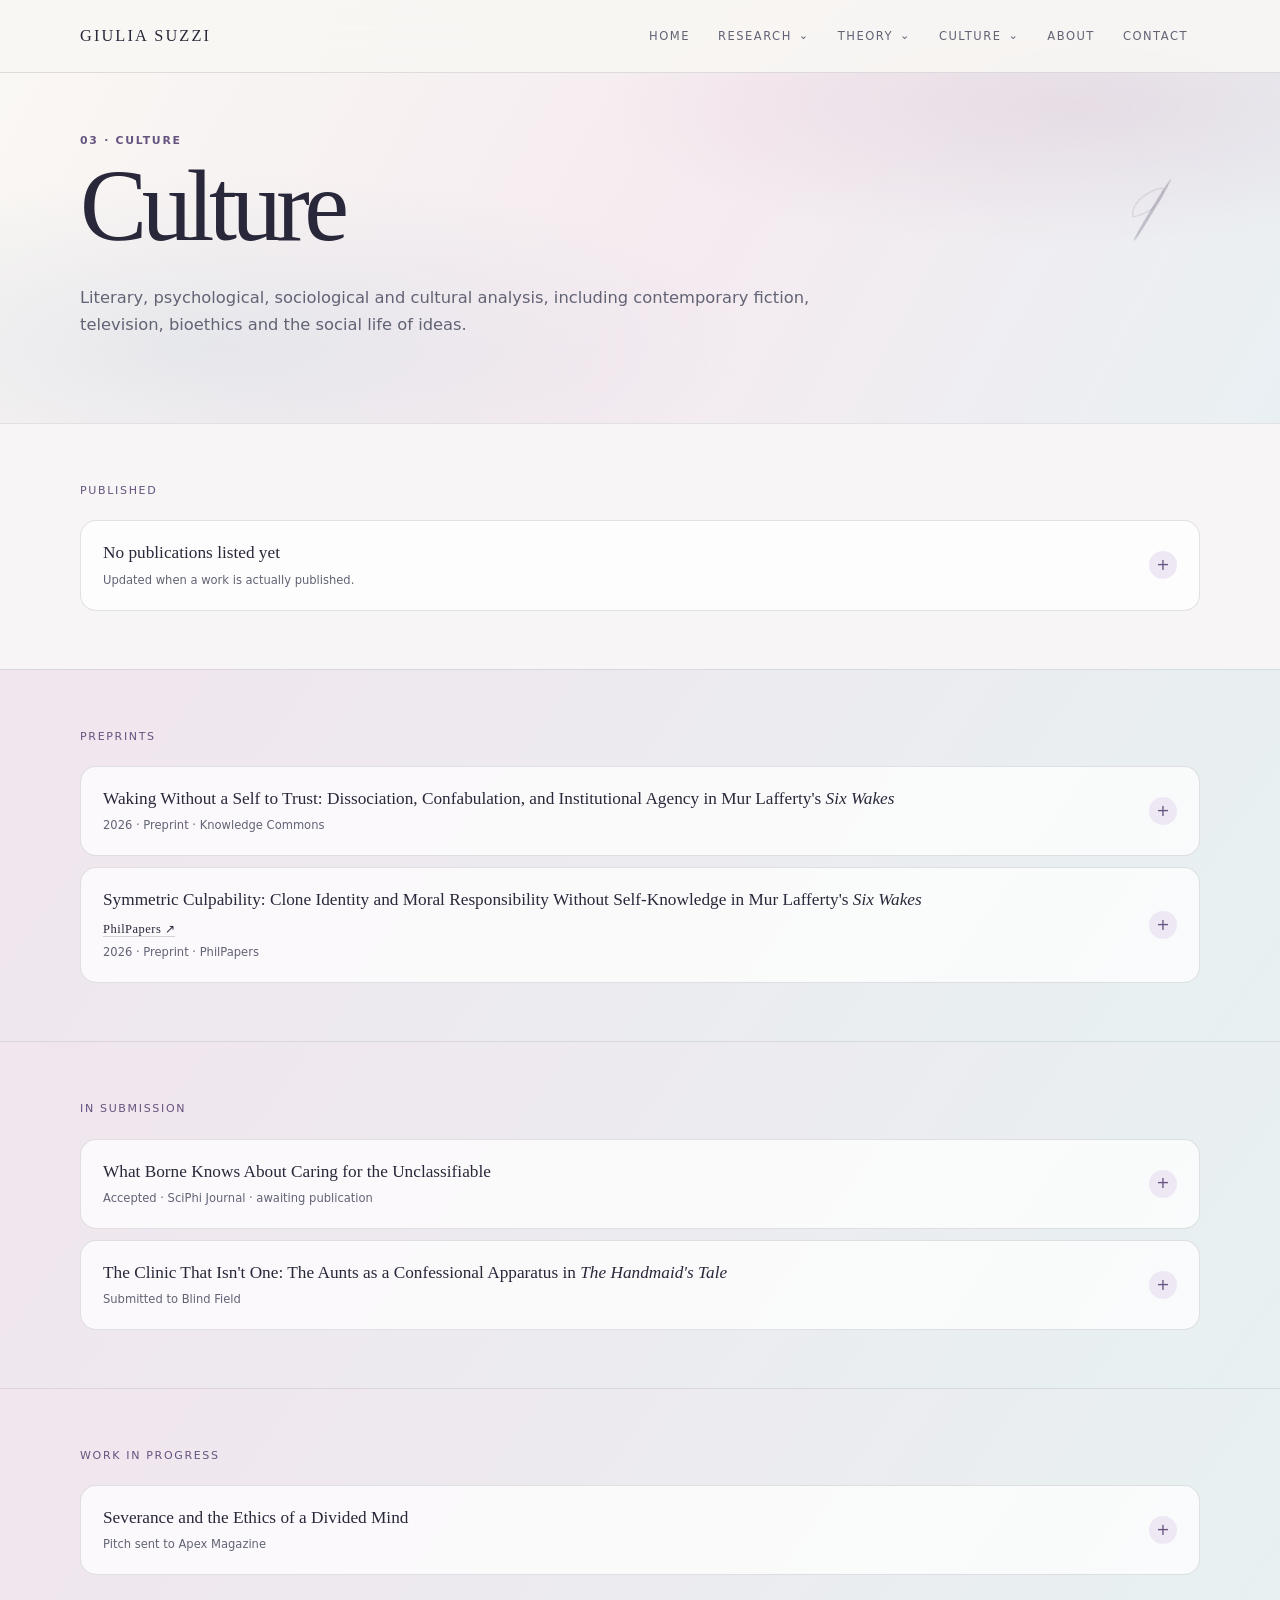
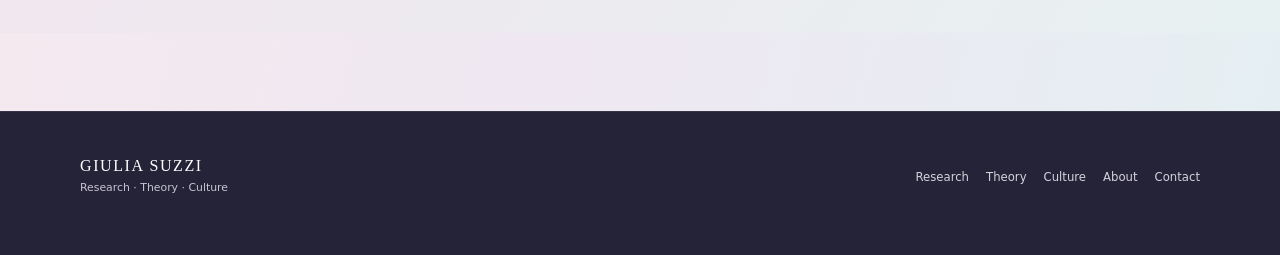
==== culture.html @ 09af366d "Add files via upload" ====
<!doctype html><html lang="en"><head><meta charset="utf-8"><meta name="viewport" content="width=device-width,initial-scale=1"><link rel="stylesheet" href="style.css"><title>Giulia Suzzi · Culture</title></head><body class="page-enter page-culture"><nav><div class="container nav-inner"><a class="logo" href="index.html">GIULIA SUZZI</a><div class="nav-links">
<a class="nav-home" href="index.html">HOME</a>
<div class="nav-item"><a class="nav-button" href="research.html">RESEARCH <span class="arrow">⌄</span></a><div class="dropdown"><div class="label">Research</div><a href="research.html#published">Published</a><a href="research.html#preprints">Preprints</a><a href="research.html#submission">In Submission</a><a href="research.html#progress">Work in Progress</a></div></div>
<div class="nav-item"><a class="nav-button" href="theory.html">THEORY <span class="arrow">⌄</span></a><div class="dropdown"><div class="label">Theory</div><a href="theory.html#published">Published</a><a href="theory.html#preprints">Preprints</a><a href="theory.html#submission">In Submission</a><a href="theory.html#progress">Work in Progress</a></div></div>
<div class="nav-item"><a class="nav-button" href="culture.html">CULTURE <span class="arrow">⌄</span></a><div class="dropdown"><div class="label">Culture</div><a href="culture.html#published">Published</a><a href="culture.html#preprints">Preprints</a><a href="culture.html#submission">In Submission</a><a href="culture.html#progress">Work in Progress</a></div></div>
<a class="nav-home" href="index.html#about">ABOUT</a><a class="nav-home" href="index.html#contact">CONTACT</a></div></div></nav><main><section class="page-hero"><div class="container page-hero-inner"><div class="kicker">03 · Culture</div><div class="section-heading section-culture"><div class="section-heading-copy"><h1 class="page-title">Culture</h1></div><div class="section-motif" aria-hidden="true"></div></div><p class="page-lead">Literary, psychological, sociological and cultural analysis, including contemporary fiction, television, bioethics and the social life of ideas.</p></div></section><section id="published" class="status-section alt"><div class="container"><div class="status-title">Published</div><div class="cards"><details class="card"><summary><div><div class="card-title">No publications listed yet</div><div class="card-meta">Updated when a work is actually published.</div></div><div class="chevron">+</div></summary><div class="card-body"><p>Accepted work remains in In Submission until it is actually published.</p></div></details></div></div></section><section id="preprints" class="status-section culture-band"><div class="container"><div class="status-title">Preprints</div><div class="cards"><details class="card"><summary><div><div class="card-title">Waking Without a Self to Trust: Dissociation, Confabulation, and Institutional Agency in Mur Lafferty's <i>Six Wakes</i></div><div class="card-meta">2026 · Preprint · Knowledge Commons</div></div><div class="chevron">+</div></summary><div class="card-body"><div class="tags"><span class="tag">Six Wakes</span><span class="tag">Dissociation</span><span class="tag">Confabulation</span><span class="tag">Psychology</span><span class="tag">Sociology</span></div><p>A cultural and psychological reading of dissociation, confabulation and institutional agency in Mur Lafferty's Six Wakes.</p><div class="actions"><a class="btn primary" href="https://doi.org/10.17613/OTJEZ-35028" target="_blank" rel="noopener">DOI / Preprint</a></div></div></details><details class="card"><summary><div><div class="card-title">Symmetric Culpability: Clone Identity and Moral Responsibility Without Self-Knowledge in Mur Lafferty's <i>Six Wakes</i><p class="work-link"><a href="https://philpapers.org/rec/SUZSCC" target="_blank" rel="noopener">PhilPapers ↗</a></p>
</div><div class="card-meta">2026 · Preprint · PhilPapers</div></div><div class="chevron">+</div></summary><div class="card-body"><div class="tags"><span class="tag">Six Wakes</span><span class="tag">Identity</span><span class="tag">Moral Responsibility</span><span class="tag">Psychology</span></div><p>A reading of clone identity and moral responsibility where self-knowledge cannot provide the usual basis for individual culpability.</p></div></details></div></div></section><section id="submission" class="status-section culture-band"><div class="container"><div class="status-title">In Submission</div><div class="cards"><details class="card"><summary><div><div class="card-title">What Borne Knows About Caring for the Unclassifiable</div><div class="card-meta">Accepted · SciPhi Journal · awaiting publication</div></div><div class="chevron">+</div></summary><div class="card-body"><div class="tags"><span class="tag">Borne</span><span class="tag">Care</span><span class="tag">Nonhuman</span><span class="tag">Classification</span></div><p>An examination of care and classification through Borne, focusing on Rachel's relation to a nonhuman and difficult-to-classify being.</p></div></details><details class="card"><summary><div><div class="card-title">The Clinic That Isn't One: The Aunts as a Confessional Apparatus in <i>The Handmaid's Tale</i></div><div class="card-meta">Submitted to Blind Field</div></div><div class="chevron">+</div></summary><div class="card-body"><div class="tags"><span class="tag">The Handmaid's Tale</span><span class="tag">Confession</span><span class="tag">Surveillance</span><span class="tag">Psychology</span><span class="tag">Language</span></div><p>A psychological, sociological and linguistic reading of Aunt Lydia, pseudo-care, confession, testimony, surveillance, guilt and internalized policing.</p></div></details></div></div></section><section id="progress" class="status-section culture-band"><div class="container"><div class="status-title">Work in Progress</div><div class="cards"><details class="card"><summary><div><div class="card-title">Severance and the Ethics of a Divided Mind</div><div class="card-meta">Pitch sent to Apex Magazine</div></div><div class="chevron">+</div></summary><div class="card-body"><div class="tags"><span class="tag">Severance</span><span class="tag">Philosophy of Mind</span><span class="tag">Clinical Ethics</span><span class="tag">Psychology</span></div><p>An exploration of divided consciousness, responsibility and agency through a clinical and philosophical reading of Severance.</p></div></details></div></div></section><div class="page-palette-band" aria-hidden="true"></div></main><footer><div class="container footer-inner"><div><div class="footer-name">GIULIA SUZZI</div><div class="footer-sub">Research · Theory · Culture</div></div><div class="footer-links"><a href="research.html">Research</a><a href="theory.html">Theory</a><a href="culture.html">Culture</a><a href="index.html#about">About</a><a href="index.html#contact">Contact</a></div></div></footer><script>document.querySelectorAll('a[href$=".html"],a[href*=".html#"]').forEach(function(link){link.addEventListener('click',function(e){var u=new URL(link.href,location.href);if(u.origin===location.origin&&u.pathname!==location.pathname){e.preventDefault();document.body.classList.add('page-leave');setTimeout(function(){location.href=u.href},200)}})});</script></body></html>
---- style.css ----
:root{--paper:#f8f7f4;--ivory:#fbfaf7;--ink:#29283a;--muted:#626375;--line:rgba(56,55,76,.14);--lilac:#a895c7;--lilac-soft:#eee8f5;--lilac-deep:#65547f;--blue:#86b4d2;--blue-soft:#e6f0f6;--teal:#8ebdb8;--teal-deep:#477d79;--rose:#d9b8c8;--serif:Georgia,"Times New Roman",serif;--sans:Inter,ui-sans-serif,system-ui,-apple-system,"Segoe UI",sans-serif}
*{box-sizing:border-box}html{scroll-behavior:smooth}body{margin:0;background:var(--paper);color:var(--ink);font-family:var(--sans);line-height:1.65}.container{width:min(1120px,calc(100% - 44px));margin:auto}a{color:inherit}
nav{position:fixed;z-index:100;top:0;left:0;right:0;background:rgba(248,247,244,.86);backdrop-filter:blur(18px);border-bottom:1px solid var(--line)}.nav-inner{min-height:72px;display:flex;align-items:center;justify-content:space-between;gap:20px}.logo{text-decoration:none;font:1.02rem var(--serif);letter-spacing:.13em;white-space:nowrap}.nav-links{display:flex;align-items:center;gap:4px}.nav-home,.nav-button{border:0;background:none;text-decoration:none;cursor:pointer;padding:9px 12px;border-radius:999px;font-size:.72rem;letter-spacing:.13em;color:var(--muted);display:flex;align-items:center;gap:7px;transition:.2s}.nav-home:hover,.nav-button:hover,.nav-item:focus-within .nav-button{background:var(--lilac-soft);color:var(--ink)}.nav-item{position:relative}.arrow{font-size:.7rem;transition:.2s}.nav-item:hover .arrow,.nav-item:focus-within .arrow{transform:rotate(180deg)}.dropdown{position:absolute;right:0;top:calc(100% + 7px);min-width:220px;padding:9px;background:#eee7f4;border:1px solid rgba(101,84,127,.18);border-radius:15px;box-shadow:0 18px 55px rgba(45,43,65,.10);opacity:0;visibility:hidden;transform:translateY(-5px);transition:.2s}.nav-item:hover .dropdown,.nav-item:focus-within .dropdown{opacity:1;visibility:visible;transform:none}.dropdown .label{padding:7px 11px 5px;color:var(--lilac-deep);font-size:.62rem;text-transform:uppercase;letter-spacing:.14em}.dropdown a{display:block;text-decoration:none;padding:9px 11px;border-radius:9px;font-size:.78rem;color:var(--muted)}.dropdown a:hover{background:rgba(169,136,201,.23);color:var(--ink)}
.page-enter{animation:pageIn .55s ease both}.page-leave{animation:pageOut .2s ease both}@keyframes pageIn{from{opacity:0;transform:translateY(7px)}to{opacity:1;transform:none}}@keyframes pageOut{from{opacity:1}to{opacity:0}}.reveal{opacity:0;transform:translateY(16px);transition:opacity .65s ease,transform .65s ease}.reveal.visible{opacity:1;transform:none}
.hero{position:relative;overflow:hidden;min-height:76vh;padding:136px 0 72px;background:radial-gradient(ellipse at 85% 14%,rgba(169,136,201,.25),transparent 30%),radial-gradient(ellipse at 12% 84%,rgba(134,180,210,.24),transparent 34%),linear-gradient(125deg,#faf9f5 0%,#edf4f6 58%,#f0eaf5 100%)}.hero-grid{display:grid;grid-template-columns:1.12fr .88fr;gap:60px;align-items:center}.eyebrow,.kicker{font-size:.68rem;text-transform:uppercase;letter-spacing:.16em;color:var(--lilac-deep);font-weight:700}h1{font:400 clamp(4.4rem,9vw,7.2rem)/.88 var(--serif);letter-spacing:-.065em;margin:14px 0 23px}.hero-lede{max-width:670px;font-size:1.1rem;color:#414154}.pill-row{display:flex;flex-wrap:wrap;gap:9px;margin-top:25px}.pill{padding:7px 12px;border:1px solid rgba(101,84,127,.18);border-radius:999px;background:rgba(255,255,255,.55);font-size:.78rem;color:var(--muted)}.epigraph{max-width:610px;margin:29px 0 0;padding-left:17px;border-left:2px solid rgba(101,84,127,.35);font:italic 1rem/1.55 var(--serif);color:#5e5a69}.epigraph cite{display:block;margin-top:6px;font:normal .68rem var(--sans);letter-spacing:.08em;text-transform:uppercase;color:#777486}
.hero-art{position:relative;min-height:390px;display:grid;place-items:center}.ink-orbit{width:min(390px,100%);aspect-ratio:1;border-radius:50%;background:radial-gradient(circle at 48% 43%,rgba(255,255,255,.95) 0 13%,transparent 14%),radial-gradient(ellipse at 35% 35%,rgba(134,180,210,.75),transparent 39%),radial-gradient(ellipse at 70% 68%,rgba(169,136,201,.62),transparent 38%),radial-gradient(ellipse at 45% 70%,rgba(142,189,184,.54),transparent 45%);box-shadow:0 30px 70px rgba(70,75,100,.10)}.ink-orbit:before{content:"";position:absolute;inset:9%;border:1px solid rgba(101,84,127,.25);border-radius:45% 55% 53% 47%/50% 45% 55% 50%;transform:rotate(-18deg)}.ink-orbit:after{content:"";position:absolute;inset:21%;border:1px solid rgba(71,125,121,.34);border-radius:58% 42% 48% 52%/42% 56% 44% 58%;transform:rotate(21deg)}.art-stem{position:absolute;width:1px;height:250px;background:rgba(63,74,77,.55);transform:rotate(19deg);left:47%;top:17%}.art-leaf{position:absolute;width:72px;height:35px;border:1.4px solid rgba(63,74,77,.5);border-radius:100% 0 100% 0;transform-origin:bottom left}.leaf1{left:34%;top:31%;transform:rotate(-25deg)}.leaf2{left:51%;top:39%;transform:rotate(31deg)}.leaf3{left:38%;top:53%;transform:rotate(-14deg)}.art-ring{position:absolute;width:175px;height:175px;border:1px solid rgba(101,84,127,.24);border-radius:50%;transform:rotate(14deg)}.art-note{position:absolute;bottom:3px;right:4%;font:.67rem var(--sans);letter-spacing:.08em;text-transform:uppercase;color:#777486}
section{padding:82px 0}.section-head{display:flex;justify-content:space-between;gap:40px;align-items:end;margin-bottom:30px}.section-title{font:400 clamp(2.2rem,4vw,3.6rem)/1 var(--serif);letter-spacing:-.04em;margin:6px 0}.section-intro{max-width:580px;color:var(--muted);font-size:.94rem}.area-grid{display:grid;grid-template-columns:repeat(3,1fr);gap:15px}.area-card{min-height:245px;padding:27px 25px;border:1px solid var(--line);border-radius:20px;text-decoration:none;display:flex;flex-direction:column;justify-content:space-between;transition:.25s;position:relative;overflow:hidden}.area-card:hover{transform:translateY(-5px);box-shadow:0 18px 55px rgba(45,43,65,.10)}.area-card.research{background:linear-gradient(145deg,#edf5f6,#e3eef5)}.area-card.theory{background:linear-gradient(145deg,#f2ecf6,#e8eaf5)}.area-card.culture{background:linear-gradient(145deg,#f6edf2,#edf3f3)}.area-card h3{font:400 2rem var(--serif);margin:0 0 10px}.area-card p{max-width:360px;color:#555667;font-size:.87rem;margin:0}.explore{font-size:.72rem;letter-spacing:.09em;text-transform:uppercase;color:var(--lilac-deep)}
.collaboration{background:linear-gradient(150deg,#f4f1f7,#edf5f4);border-top:1px solid var(--line);border-bottom:1px solid var(--line)}.collab-grid{display:grid;grid-template-columns:repeat(3,1fr);gap:14px}.collab-tile{all:unset;box-sizing:border-box;cursor:pointer;min-height:170px;padding:24px 22px;border:1px solid var(--line);border-left:3px solid var(--teal);border-radius:15px;background:rgba(255,255,255,.55);display:flex;flex-direction:column;justify-content:space-between;gap:14px;transition:.22s}.collab-tile:nth-child(3n+2){border-left-color:var(--blue)}.collab-tile:nth-child(3n+3){border-left-color:var(--lilac)}.collab-tile:hover,.collab-tile:focus-visible{transform:translateY(-3px);box-shadow:0 12px 35px rgba(45,43,65,.08);background:rgba(255,255,255,.84)}.collab-tile h3{font:400 1.22rem/1.3 var(--serif);margin:0}.collab-tile p{margin:0;color:var(--muted);font-size:.84rem}.collab-cue{font-size:.7rem;color:var(--lilac-deep)}.collab-note{margin-top:25px;padding-top:18px;border-top:1px solid var(--line);font-size:.83rem;color:var(--muted)}.collab-note a{color:var(--lilac-deep);text-decoration:none}
.latest{background:var(--ivory)}.latest-list{border-top:1px solid var(--line)}.latest-row{display:grid;grid-template-columns:190px 1fr;gap:25px;padding:22px 0;border-bottom:1px solid var(--line)}.latest-row .status{font-size:.68rem;text-transform:uppercase;letter-spacing:.09em;color:var(--lilac-deep)}.latest-row h3{font:400 1.3rem/1.35 var(--serif);margin:0 0 5px}.latest-row p{font-size:.85rem;color:var(--muted);margin:0}
.about-section{background:linear-gradient(145deg,#f1edf6,#edf5f4)}.about-layout{display:grid;grid-template-columns:.85fr 1.15fr;gap:65px}.about-quote{border-left:3px solid var(--lilac);padding-left:22px;color:#5c5b6a}.about-quote p{margin:0 0 17px;font-size:.94rem}.facts div{padding:15px 0;border-bottom:1px solid var(--line);font-size:.88rem}.facts span{display:block;color:var(--lilac-deep);font:italic .78rem var(--serif);margin-bottom:3px}
.contact-section{background:#2f2d43;color:#eeeaf3}.contact-section .section-title{color:#fff}.contact-lead{color:#c9c5d2;max-width:440px}.contact-grid{display:grid;grid-template-columns:.8fr 1.2fr;gap:65px}.contact-card{display:grid;grid-template-columns:1fr 1fr;border-top:1px solid rgba(255,255,255,.18)}.contact-card div{padding:18px 0;border-bottom:1px solid rgba(255,255,255,.18)}.contact-card div:nth-child(odd){padding-right:25px}.contact-card div:nth-child(even){padding-left:25px;border-left:1px solid rgba(255,255,255,.14)}.contact-card span{display:block;text-transform:uppercase;letter-spacing:.11em;font-size:.61rem;color:#bdb7c9;margin-bottom:5px}.contact-card a{font-size:.82rem;color:#fff;text-decoration:none;word-break:break-word}.contact-card a:hover{color:#d9c8ee}
footer{padding:45px 0 58px;background:#252338;color:#c8c4d1;border-top:1px solid rgba(255,255,255,.08)}.footer-inner{display:flex;justify-content:space-between;gap:25px;align-items:center}.footer-name{font:1rem var(--serif);letter-spacing:.1em;color:#fff}.footer-sub{font-size:.68rem;margin-top:4px}.footer-links{display:flex;flex-wrap:wrap;gap:17px}.footer-links a{font-size:.73rem;text-decoration:none;color:#d6d2dc}
.modal-backdrop{position:fixed;inset:0;background:rgba(35,33,49,.48);backdrop-filter:blur(8px);display:none;place-items:center;padding:22px;z-index:200}.modal-backdrop.open{display:grid}.modal{width:min(680px,100%);max-height:88vh;overflow:auto;background:#fbfaf7;border:1px solid rgba(77,61,114,.2);border-radius:22px;padding:32px;box-shadow:0 35px 90px rgba(20,18,30,.24);position:relative}.modal-close{position:absolute;right:18px;top:16px;border:0;background:var(--lilac-soft);color:var(--lilac-deep);width:32px;height:32px;border-radius:50%;cursor:pointer}.m-kicker{font-size:.65rem;text-transform:uppercase;letter-spacing:.14em;color:var(--lilac-deep)}.modal h2{font:400 2rem/1.15 var(--serif);margin:9px 45px 12px 0}.m-desc{color:var(--muted);font-size:.9rem}.m-items{display:grid;gap:9px;margin-top:20px}.m-item{padding:13px 15px;border:1px solid var(--line);border-radius:12px;background:rgba(255,255,255,.65)}.m-title{font:400 .98rem var(--serif)}.m-status{font-size:.68rem;color:var(--teal-deep);margin-top:3px}.m-open-note{font-size:.82rem;color:var(--muted);font-style:italic;margin-top:16px}
.page-hero{padding:132px 0 68px;background:linear-gradient(125deg,#edf5f5 0%,#e7eff6 54%,#f0e8f5 100%)}.page-title{font:400 clamp(3.8rem,8vw,6.3rem)/.93 var(--serif);margin:10px 0 15px;letter-spacing:-.055em}.page-lead{max-width:770px;color:var(--muted);font-size:1.02rem}.status-section{padding:58px 0;border-top:1px solid rgba(36,42,61,.1)}.status-section.research-band{background:linear-gradient(125deg,#e0efed,#e6f0f6)}.status-section.theory-band{background:linear-gradient(125deg,#eee6f5,#e8ecf5)}.status-section.culture-band{background:linear-gradient(125deg,#f1e5ee,#e7f1f1)}.status-section.alt{background:#f7f5f6}.status-title{font-size:.69rem;letter-spacing:.15em;text-transform:uppercase;color:var(--lilac-deep);margin-bottom:20px}.card{border:1px solid rgba(36,42,61,.13);border-radius:16px;background:rgba(255,255,255,.74);overflow:hidden}.cards{display:grid;gap:11px}.card summary{list-style:none;cursor:pointer;padding:20px 22px;display:grid;grid-template-columns:1fr auto;gap:18px;align-items:center}.card summary::-webkit-details-marker{display:none}.card-title{font:400 1.08rem/1.4 var(--serif)}.card-meta{font-size:.72rem;color:var(--muted);margin-top:5px}.chevron{width:28px;height:28px;border-radius:50%;display:grid;place-items:center;background:var(--lilac-soft);color:var(--lilac-deep);transition:.22s}details[open] .chevron{transform:rotate(45deg)}.card-body{padding:0 22px 22px;border-top:1px solid rgba(36,42,61,.09);color:#454555;font-size:.88rem}.tags{display:flex;flex-wrap:wrap;gap:7px;margin:15px 0}.tag{padding:5px 9px;border-radius:999px;background:var(--blue-soft);color:#3f617b;font-size:.66rem}.actions{display:flex;gap:9px;flex-wrap:wrap;margin-top:14px}.btn{display:inline-block;text-decoration:none;border:1px solid var(--line);padding:7px 11px;border-radius:999px;font-size:.7rem}.btn.primary{background:var(--lilac-deep);border-color:var(--lilac-deep);color:#fff}
@media(max-width:850px){.nav-home{display:none}.hero{padding-top:112px}.hero-grid,.area-grid,.collab-grid,.about-layout,.contact-grid{grid-template-columns:1fr}.hero-grid{gap:28px}.hero-art{min-height:310px}.section-head{display:block}.section-intro{margin-top:15px}.latest-row{grid-template-columns:1fr;gap:7px}.contact-card{grid-template-columns:1fr}.contact-card div:nth-child(even){padding-left:0;border-left:0}}
@media(max-width:560px){.container{width:min(100% - 28px,1120px)}.logo{font-size:.88rem}.nav-button{padding:7px 5px;font-size:.59rem;letter-spacing:.08em}.dropdown{right:-8px}h1{font-size:clamp(3.7rem,17vw,5.3rem)}section{padding:67px 0}.hero{padding-top:105px}.card summary{padding:18px}}
@media(prefers-reduced-motion:reduce){html{scroll-behavior:auto}*,*::before,*::after{animation:none!important;transition:none!important}.reveal{opacity:1;transform:none}}

/* Restrained organic / sculptural visual language */
.section-heading{position:relative;display:flex;align-items:center;justify-content:space-between;gap:2rem}
.section-heading-copy{min-width:0}
.section-motif{
  position:relative;width:92px;height:92px;flex:0 0 92px;opacity:.8;
  border-radius:48% 52% 56% 44% / 55% 43% 57% 45%;
  background:radial-gradient(circle at 38% 34%,rgba(255,255,255,.72) 0 8%,transparent 9%),
             linear-gradient(135deg,rgba(128,166,188,.20),rgba(154,127,184,.16));
  border:1px solid rgba(83,105,130,.25);
  transform:rotate(-8deg);
  box-shadow:inset 10px 8px 22px rgba(255,255,255,.28),inset -12px -12px 22px rgba(70,83,110,.10);
}
.section-motif:before,.section-motif:after{content:"";position:absolute;border:1px solid rgba(77,101,125,.25);border-radius:50%}
.section-motif:before{inset:14px 19px 22px 13px;transform:rotate(28deg)}
.section-motif:after{inset:25px 10px 13px 25px;transform:rotate(-34deg);border-color:rgba(139,111,166,.24)}
.section-research .section-motif{border-radius:42% 58% 48% 52% / 57% 43% 57% 43%;transform:rotate(16deg)}
.section-theory .section-motif{border-radius:58% 42% 52% 48% / 43% 57% 43% 57%;transform:rotate(-19deg)}
.section-culture .section-motif{border-radius:47% 53% 60% 40% / 48% 45% 55% 52%;transform:rotate(7deg)}
.work-link{margin:.55rem 0 0;font-size:.78rem;letter-spacing:.04em}
.work-link a{color:inherit;text-decoration:none;border-bottom:1px solid rgba(80,94,118,.25);transition:border-color .2s ease,opacity .2s ease}
.work-link a:hover{border-color:currentColor;opacity:.75}
@media(max-width:700px){.section-motif{width:66px;height:66px;flex-basis:66px}.section-heading{gap:1rem}}


/* Refined section art direction: distinct, restrained symbols + palette-matched lower band */
.page-research .page-hero{
  background:
    radial-gradient(ellipse at 82% 22%,rgba(121,178,207,.26),transparent 31%),
    radial-gradient(ellipse at 18% 84%,rgba(183,215,224,.24),transparent 34%),
    linear-gradient(118deg,#f7f8f5 0%,#e9f3f6 58%,#eef0f5 100%);
}
.page-theory .page-hero{
  background:
    radial-gradient(ellipse at 83% 24%,rgba(170,145,199,.24),transparent 31%),
    radial-gradient(ellipse at 17% 82%,rgba(209,198,224,.25),transparent 34%),
    linear-gradient(118deg,#faf8f4 0%,#f0eaf5 57%,#e8ebf5 100%);
}
.page-culture .page-hero{
  background:
    radial-gradient(ellipse at 84% 25%,rgba(201,166,190,.24),transparent 31%),
    radial-gradient(ellipse at 17% 82%,rgba(167,191,211,.22),transparent 35%),
    linear-gradient(118deg,#faf8f4 0%,#f5ebf0 54%,#e9f0f3 100%);
}

/* Small line symbols: deliberately simple and different on each page. */
.section-motif{
  width:96px;height:96px;flex:0 0 96px;
  background:none;border:0;box-shadow:none;opacity:.82;transform:none;
}
.section-motif::before,.section-motif::after{content:"";position:absolute;background:none}
/* Research: orbital / biological rings */
.page-research .section-motif::before{
  inset:13px 7px 19px 19px;
  border:1px solid rgba(74,119,145,.42);
  border-radius:50% 44% 54% 46%;
  transform:rotate(25deg);
}
.page-research .section-motif::after{
  inset:24px 18px 8px 8px;
  border:1px solid rgba(102,153,177,.34);
  border-radius:44% 56% 48% 52%;
  transform:rotate(-27deg);
}
.page-research .section-heading .section-motif{
  border-left:1px solid rgba(83,124,146,.28);
  border-radius:50%;
}
/* Theory: intersecting conceptual forms */
.page-theory .section-motif::before{
  inset:13px 15px;
  border:1px solid rgba(119,93,145,.40);
  border-radius:50%;
  transform:rotate(0deg) scaleX(.55) scaleY(1.04);
}
.page-theory .section-motif::after{
  inset:13px 15px;
  border:1px solid rgba(151,123,171,.34);
  border-radius:50%;
  transform:rotate(60deg) scaleX(.55) scaleY(1.04);
}
.page-theory .section-heading .section-motif{
  border-bottom:1px solid rgba(119,93,145,.25);
  border-radius:50%;
}
/* Culture: restrained botanical gesture */
.page-culture .section-motif::before{
  width:1px;height:70px;left:47px;top:13px;
  background:rgba(119,105,127,.38);
  transform:rotate(24deg);
}
.page-culture .section-motif::after{
  width:34px;height:22px;left:25px;top:30px;
  border:1px solid rgba(157,126,150,.38);
  border-radius:100% 0 100% 0;
  transform:rotate(-18deg);
}
.page-culture .section-heading .section-motif{
  border-radius:0;
}
.page-culture .section-heading .section-motif .unused{display:none}

/* One clean lower color field, echoing the hero palette without extra graphics. */
.page-palette-band{height:78px;width:100%;}
.page-research .page-palette-band{
  background:linear-gradient(105deg,#edf5f5 0%,#dcecf3 48%,#e9e9f1 100%);
}
.page-theory .page-palette-band{
  background:linear-gradient(105deg,#f1ebf5 0%,#e6e8f3 50%,#f3edf3 100%);
}
.page-culture .page-palette-band{
  background:linear-gradient(105deg,#f4e9ef 0%,#eee8f2 48%,#e5eff2 100%);
}

@media(max-width:700px){
  .section-motif{width:68px;height:68px;flex-basis:68px}
  .page-research .section-motif::before{inset:10px 4px 14px 13px}
  .page-research .section-motif::after{inset:17px 12px 5px 5px}
  .page-theory .section-motif::before,.page-theory .section-motif::after{inset:9px 10px}
  .page-culture .section-motif::before{height:50px;left:34px;top:9px}
  .page-culture .section-motif::after{width:25px;height:16px;left:18px;top:21px}
  .page-palette-band{height:58px}
}
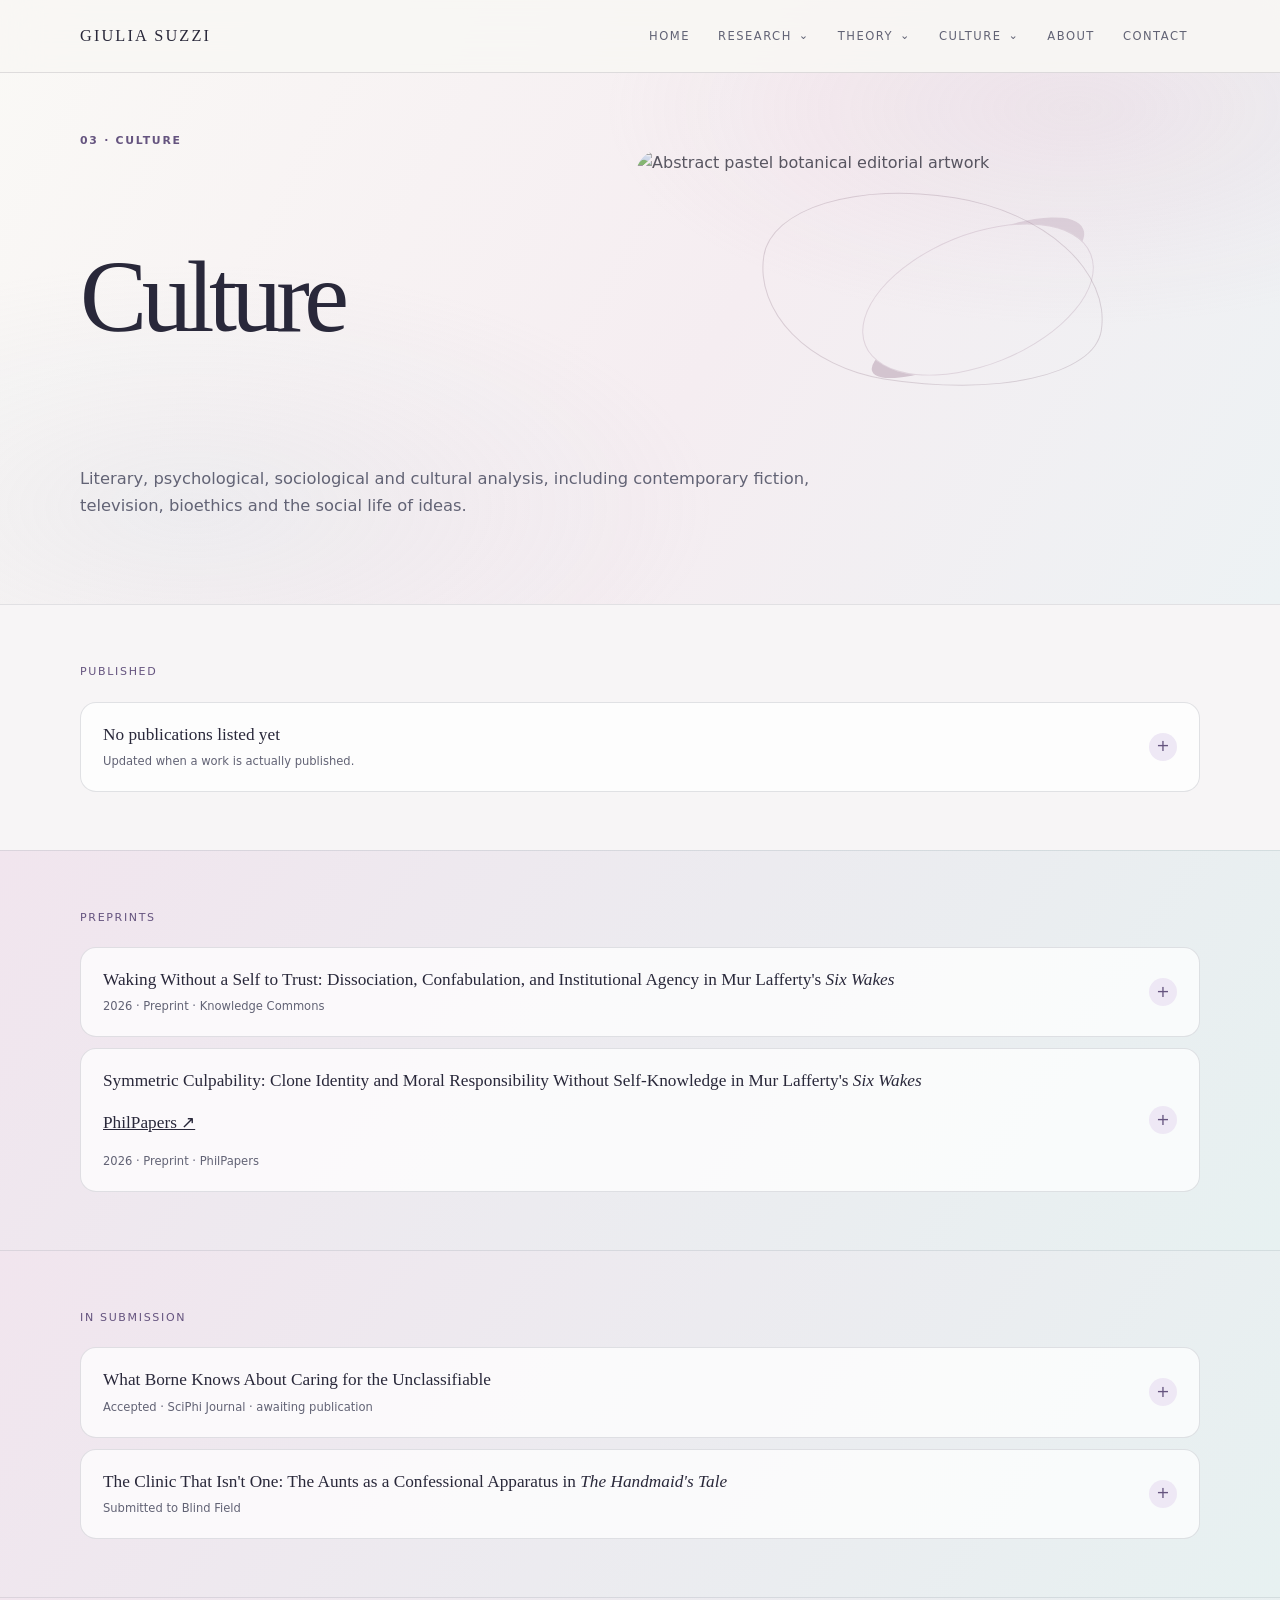
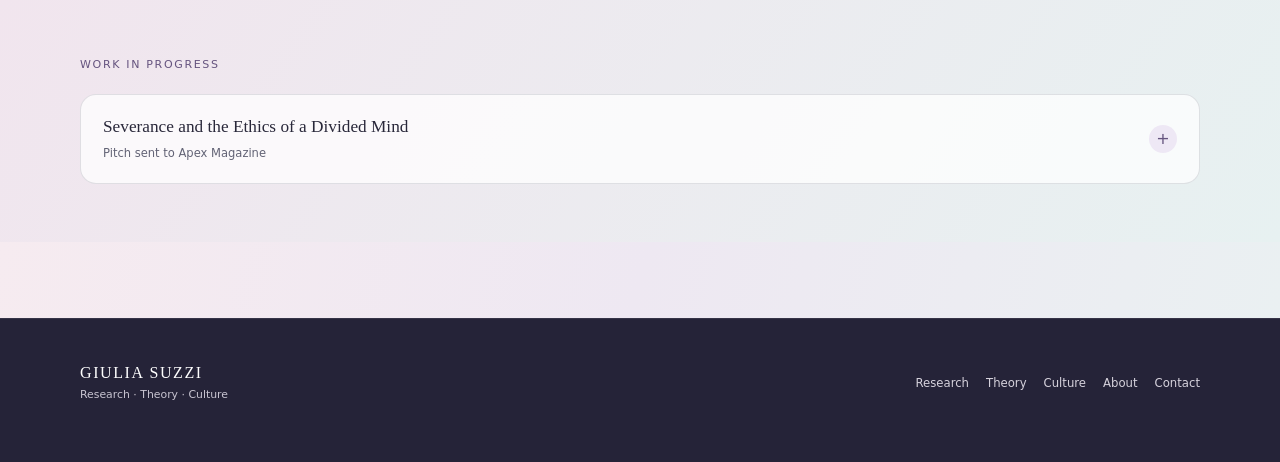
==== commit a0b7845f: "Add files via upload" ====
--- a/culture.html
+++ b/culture.html
@@ -3,5 +3,5 @@
 <div class="nav-item"><a class="nav-button" href="research.html">RESEARCH <span class="arrow">⌄</span></a><div class="dropdown"><div class="label">Research</div><a href="research.html#published">Published</a><a href="research.html#preprints">Preprints</a><a href="research.html#submission">In Submission</a><a href="research.html#progress">Work in Progress</a></div></div>
 <div class="nav-item"><a class="nav-button" href="theory.html">THEORY <span class="arrow">⌄</span></a><div class="dropdown"><div class="label">Theory</div><a href="theory.html#published">Published</a><a href="theory.html#preprints">Preprints</a><a href="theory.html#submission">In Submission</a><a href="theory.html#progress">Work in Progress</a></div></div>
 <div class="nav-item"><a class="nav-button" href="culture.html">CULTURE <span class="arrow">⌄</span></a><div class="dropdown"><div class="label">Culture</div><a href="culture.html#published">Published</a><a href="culture.html#preprints">Preprints</a><a href="culture.html#submission">In Submission</a><a href="culture.html#progress">Work in Progress</a></div></div>
-<a class="nav-home" href="index.html#about">ABOUT</a><a class="nav-home" href="index.html#contact">CONTACT</a></div></div></nav><main><section class="page-hero"><div class="container page-hero-inner"><div class="kicker">03 · Culture</div><div class="section-heading section-culture"><div class="section-heading-copy"><h1 class="page-title">Culture</h1></div><div class="section-motif" aria-hidden="true"></div></div><p class="page-lead">Literary, psychological, sociological and cultural analysis, including contemporary fiction, television, bioethics and the social life of ideas.</p></div></section><section id="published" class="status-section alt"><div class="container"><div class="status-title">Published</div><div class="cards"><details class="card"><summary><div><div class="card-title">No publications listed yet</div><div class="card-meta">Updated when a work is actually published.</div></div><div class="chevron">+</div></summary><div class="card-body"><p>Accepted work remains in In Submission until it is actually published.</p></div></details></div></div></section><section id="preprints" class="status-section culture-band"><div class="container"><div class="status-title">Preprints</div><div class="cards"><details class="card"><summary><div><div class="card-title">Waking Without a Self to Trust: Dissociation, Confabulation, and Institutional Agency in Mur Lafferty's <i>Six Wakes</i></div><div class="card-meta">2026 · Preprint · Knowledge Commons</div></div><div class="chevron">+</div></summary><div class="card-body"><div class="tags"><span class="tag">Six Wakes</span><span class="tag">Dissociation</span><span class="tag">Confabulation</span><span class="tag">Psychology</span><span class="tag">Sociology</span></div><p>A cultural and psychological reading of dissociation, confabulation and institutional agency in Mur Lafferty's Six Wakes.</p><div class="actions"><a class="btn primary" href="https://doi.org/10.17613/OTJEZ-35028" target="_blank" rel="noopener">DOI / Preprint</a></div></div></details><details class="card"><summary><div><div class="card-title">Symmetric Culpability: Clone Identity and Moral Responsibility Without Self-Knowledge in Mur Lafferty's <i>Six Wakes</i><p class="work-link"><a href="https://philpapers.org/rec/SUZSCC" target="_blank" rel="noopener">PhilPapers ↗</a></p>
+<a class="nav-home" href="index.html#about">ABOUT</a><a class="nav-home" href="index.html#contact">CONTACT</a></div></div></nav><main><section class="page-hero"><div class="container page-hero-inner"><div class="kicker">03 · Culture</div><div class="section-heading section-culture"><div class="section-heading-copy"><h1 class="page-title">Culture</h1></div><div class="section-motif"><img src="culture-art.png" alt="Abstract pastel botanical editorial artwork"></div></div><p class="page-lead">Literary, psychological, sociological and cultural analysis, including contemporary fiction, television, bioethics and the social life of ideas.</p></div></section><section id="published" class="status-section alt"><div class="container"><div class="status-title">Published</div><div class="cards"><details class="card"><summary><div><div class="card-title">No publications listed yet</div><div class="card-meta">Updated when a work is actually published.</div></div><div class="chevron">+</div></summary><div class="card-body"><p>Accepted work remains in In Submission until it is actually published.</p></div></details></div></div></section><section id="preprints" class="status-section culture-band"><div class="container"><div class="status-title">Preprints</div><div class="cards"><details class="card"><summary><div><div class="card-title">Waking Without a Self to Trust: Dissociation, Confabulation, and Institutional Agency in Mur Lafferty's <i>Six Wakes</i></div><div class="card-meta">2026 · Preprint · Knowledge Commons</div></div><div class="chevron">+</div></summary><div class="card-body"><div class="tags"><span class="tag">Six Wakes</span><span class="tag">Dissociation</span><span class="tag">Confabulation</span><span class="tag">Psychology</span><span class="tag">Sociology</span></div><p>A cultural and psychological reading of dissociation, confabulation and institutional agency in Mur Lafferty's Six Wakes.</p><div class="actions"><a class="btn primary" href="https://doi.org/10.17613/OTJEZ-35028" target="_blank" rel="noopener">DOI / Preprint</a></div></div></details><details class="card"><summary><div><div class="card-title">Symmetric Culpability: Clone Identity and Moral Responsibility Without Self-Knowledge in Mur Lafferty's <i>Six Wakes</i><p class="work-link"><a href="https://philpapers.org/rec/SUZSCC" target="_blank" rel="noopener">PhilPapers ↗</a></p>
 </div><div class="card-meta">2026 · Preprint · PhilPapers</div></div><div class="chevron">+</div></summary><div class="card-body"><div class="tags"><span class="tag">Six Wakes</span><span class="tag">Identity</span><span class="tag">Moral Responsibility</span><span class="tag">Psychology</span></div><p>A reading of clone identity and moral responsibility where self-knowledge cannot provide the usual basis for individual culpability.</p></div></details></div></div></section><section id="submission" class="status-section culture-band"><div class="container"><div class="status-title">In Submission</div><div class="cards"><details class="card"><summary><div><div class="card-title">What Borne Knows About Caring for the Unclassifiable</div><div class="card-meta">Accepted · SciPhi Journal · awaiting publication</div></div><div class="chevron">+</div></summary><div class="card-body"><div class="tags"><span class="tag">Borne</span><span class="tag">Care</span><span class="tag">Nonhuman</span><span class="tag">Classification</span></div><p>An examination of care and classification through Borne, focusing on Rachel's relation to a nonhuman and difficult-to-classify being.</p></div></details><details class="card"><summary><div><div class="card-title">The Clinic That Isn't One: The Aunts as a Confessional Apparatus in <i>The Handmaid's Tale</i></div><div class="card-meta">Submitted to Blind Field</div></div><div class="chevron">+</div></summary><div class="card-body"><div class="tags"><span class="tag">The Handmaid's Tale</span><span class="tag">Confession</span><span class="tag">Surveillance</span><span class="tag">Psychology</span><span class="tag">Language</span></div><p>A psychological, sociological and linguistic reading of Aunt Lydia, pseudo-care, confession, testimony, surveillance, guilt and internalized policing.</p></div></details></div></div></section><section id="progress" class="status-section culture-band"><div class="container"><div class="status-title">Work in Progress</div><div class="cards"><details class="card"><summary><div><div class="card-title">Severance and the Ethics of a Divided Mind</div><div class="card-meta">Pitch sent to Apex Magazine</div></div><div class="chevron">+</div></summary><div class="card-body"><div class="tags"><span class="tag">Severance</span><span class="tag">Philosophy of Mind</span><span class="tag">Clinical Ethics</span><span class="tag">Psychology</span></div><p>An exploration of divided consciousness, responsibility and agency through a clinical and philosophical reading of Severance.</p></div></details></div></div></section><div class="page-palette-band" aria-hidden="true"></div></main><footer><div class="container footer-inner"><div><div class="footer-name">GIULIA SUZZI</div><div class="footer-sub">Research · Theory · Culture</div></div><div class="footer-links"><a href="research.html">Research</a><a href="theory.html">Theory</a><a href="culture.html">Culture</a><a href="index.html#about">About</a><a href="index.html#contact">Contact</a></div></div></footer><script>document.querySelectorAll('a[href$=".html"],a[href*=".html#"]').forEach(function(link){link.addEventListener('click',function(e){var u=new URL(link.href,location.href);if(u.origin===location.origin&&u.pathname!==location.pathname){e.preventDefault();document.body.classList.add('page-leave');setTimeout(function(){location.href=u.href},200)}})});</script></body></html>
--- a/style.css
+++ b/style.css
@@ -17,125 +17,215 @@
 @media(max-width:560px){.container{width:min(100% - 28px,1120px)}.logo{font-size:.88rem}.nav-button{padding:7px 5px;font-size:.59rem;letter-spacing:.08em}.dropdown{right:-8px}h1{font-size:clamp(3.7rem,17vw,5.3rem)}section{padding:67px 0}.hero{padding-top:105px}.card summary{padding:18px}}
 @media(prefers-reduced-motion:reduce){html{scroll-behavior:auto}*,*::before,*::after{animation:none!important;transition:none!important}.reveal{opacity:1;transform:none}}
 
-/* Restrained organic / sculptural visual language */
-.section-heading{position:relative;display:flex;align-items:center;justify-content:space-between;gap:2rem}
-.section-heading-copy{min-width:0}
+
+/* Editorial section art direction — distinct, restrained, and integrated */
+.section-heading{
+  position:relative;
+  display:grid;
+  grid-template-columns:minmax(0,1fr) minmax(320px, .9fr);
+  align-items:center;
+  gap:42px;
+}
+.section-heading-copy{min-width:0;position:relative;z-index:2}
 .section-motif{
-  position:relative;width:92px;height:92px;flex:0 0 92px;opacity:.8;
-  border-radius:48% 52% 56% 44% / 55% 43% 57% 45%;
-  background:radial-gradient(circle at 38% 34%,rgba(255,255,255,.72) 0 8%,transparent 9%),
-             linear-gradient(135deg,rgba(128,166,188,.20),rgba(154,127,184,.16));
-  border:1px solid rgba(83,105,130,.25);
-  transform:rotate(-8deg);
-  box-shadow:inset 10px 8px 22px rgba(255,255,255,.28),inset -12px -12px 22px rgba(70,83,110,.10);
-}
-.section-motif:before,.section-motif:after{content:"";position:absolute;border:1px solid rgba(77,101,125,.25);border-radius:50%}
-.section-motif:before{inset:14px 19px 22px 13px;transform:rotate(28deg)}
-.section-motif:after{inset:25px 10px 13px 25px;transform:rotate(-34deg);border-color:rgba(139,111,166,.24)}
-.section-research .section-motif{border-radius:42% 58% 48% 52% / 57% 43% 57% 43%;transform:rotate(16deg)}
-.section-theory .section-motif{border-radius:58% 42% 52% 48% / 43% 57% 43% 57%;transform:rotate(-19deg)}
-.section-culture .section-motif{border-radius:47% 53% 60% 40% / 48% 45% 55% 52%;transform:rotate(7deg)}
-.work-link{margin:.55rem 0 0;font-size:.78rem;letter-spacing:.04em}
-.work-link a{color:inherit;text-decoration:none;border-bottom:1px solid rgba(80,94,118,.25);transition:border-color .2s ease,opacity .2s ease}
-.work-link a:hover{border-color:currentColor;opacity:.75}
-@media(max-width:700px){.section-motif{width:66px;height:66px;flex-basis:66px}.section-heading{gap:1rem}}
-
-
-/* Refined section art direction: distinct, restrained symbols + palette-matched lower band */
+  position:relative;
+  width:100%;
+  height:285px;
+  flex:none;
+  background:none;
+  border:0;
+  box-shadow:none;
+  opacity:.88;
+  overflow:hidden;
+  border-radius:28px;
+}
+
+/* RESEARCH — cool biomorphic / fluid forms */
+.page-research .section-motif{
+  background:
+    radial-gradient(ellipse at 57% 42%,rgba(101,164,194,.46) 0 15%,transparent 38%),
+    radial-gradient(ellipse at 72% 63%,rgba(167,202,219,.52) 0 17%,transparent 40%),
+    radial-gradient(ellipse at 43% 67%,rgba(128,184,204,.38) 0 16%,transparent 39%),
+    radial-gradient(ellipse at 78% 28%,rgba(203,219,229,.56) 0 12%,transparent 35%),
+    linear-gradient(135deg,rgba(255,255,255,.18),rgba(226,239,245,.26));
+}
+.page-research .section-motif::before{
+  content:"";
+  position:absolute;
+  width:68%;
+  height:72%;
+  left:18%;
+  top:12%;
+  border:1px solid rgba(68,111,139,.30);
+  border-radius:58% 42% 62% 38% / 44% 57% 43% 56%;
+  transform:rotate(-18deg);
+  box-shadow:
+    24px -10px 0 -23px rgba(83,129,153,.28),
+    -18px 19px 0 -18px rgba(83,129,153,.18);
+}
+.page-research .section-motif::after{
+  content:"";
+  position:absolute;
+  width:46%;
+  height:64%;
+  left:29%;
+  top:18%;
+  border:1px solid rgba(119,157,177,.26);
+  border-radius:47% 53% 40% 60% / 60% 43% 57% 40%;
+  transform:rotate(29deg);
+}
+
+/* THEORY — translucent sculptural / botanical forms */
+.page-theory .section-motif{
+  background:
+    radial-gradient(ellipse at 52% 43%,rgba(175,151,201,.36) 0 17%,transparent 39%),
+    radial-gradient(ellipse at 68% 65%,rgba(207,194,220,.44) 0 16%,transparent 40%),
+    radial-gradient(ellipse at 36% 60%,rgba(224,215,231,.62) 0 20%,transparent 43%),
+    linear-gradient(135deg,rgba(255,255,255,.12),rgba(239,231,245,.28));
+}
+.page-theory .section-motif::before{
+  content:"";
+  position:absolute;
+  width:52%;
+  height:78%;
+  left:29%;
+  top:7%;
+  border:1px solid rgba(108,86,132,.28);
+  border-radius:52% 48% 44% 56% / 38% 61% 39% 62%;
+  transform:rotate(14deg);
+}
+.page-theory .section-motif::after{
+  content:"";
+  position:absolute;
+  width:34%;
+  height:82%;
+  left:39%;
+  top:7%;
+  border-left:1px solid rgba(119,94,145,.27);
+  border-radius:50%;
+  transform:rotate(-24deg);
+  box-shadow:
+    -42px 34px 0 -41px rgba(119,94,145,.42),
+    34px 44px 0 -33px rgba(145,116,164,.30);
+}
+
+/* CULTURE — softer literary ornament, still light */
+.page-culture .section-motif{
+  background:
+    radial-gradient(ellipse at 62% 38%,rgba(207,171,194,.34) 0 16%,transparent 37%),
+    radial-gradient(ellipse at 74% 67%,rgba(191,180,207,.34) 0 18%,transparent 40%),
+    radial-gradient(ellipse at 39% 67%,rgba(221,205,215,.50) 0 17%,transparent 40%),
+    linear-gradient(135deg,rgba(255,255,255,.14),rgba(244,232,239,.28));
+}
+.page-culture .section-motif::before{
+  content:"";
+  position:absolute;
+  width:61%;
+  height:63%;
+  left:22%;
+  top:15%;
+  border:1px solid rgba(132,104,126,.25);
+  border-radius:52% 48% 60% 40% / 46% 57% 43% 54%;
+  transform:rotate(9deg);
+}
+.page-culture .section-motif::after{
+  content:"";
+  position:absolute;
+  width:43%;
+  height:43%;
+  left:39%;
+  top:28%;
+  border:1px solid rgba(159,126,150,.24);
+  border-radius:50%;
+  transform:rotate(-22deg);
+  box-shadow:
+    -46px 27px 0 -43px rgba(159,126,150,.38),
+    35px -26px 0 -33px rgba(159,126,150,.26);
+}
+
+/* Hero fields: quieter than the first mock-up, while preserving the palettes */
 .page-research .page-hero{
   background:
-    radial-gradient(ellipse at 82% 22%,rgba(121,178,207,.26),transparent 31%),
-    radial-gradient(ellipse at 18% 84%,rgba(183,215,224,.24),transparent 34%),
-    linear-gradient(118deg,#f7f8f5 0%,#e9f3f6 58%,#eef0f5 100%);
+    radial-gradient(ellipse at 84% 18%,rgba(126,181,207,.18),transparent 31%),
+    radial-gradient(ellipse at 15% 84%,rgba(184,216,225,.16),transparent 34%),
+    linear-gradient(118deg,#fafaf7 0%,#edf5f7 57%,#f0f1f5 100%);
 }
 .page-theory .page-hero{
   background:
-    radial-gradient(ellipse at 83% 24%,rgba(170,145,199,.24),transparent 31%),
-    radial-gradient(ellipse at 17% 82%,rgba(209,198,224,.25),transparent 34%),
-    linear-gradient(118deg,#faf8f4 0%,#f0eaf5 57%,#e8ebf5 100%);
+    radial-gradient(ellipse at 84% 18%,rgba(173,148,201,.17),transparent 31%),
+    radial-gradient(ellipse at 15% 84%,rgba(211,199,225,.18),transparent 34%),
+    linear-gradient(118deg,#faf9f6 0%,#f1ebf5 57%,#ebedf5 100%);
 }
 .page-culture .page-hero{
   background:
-    radial-gradient(ellipse at 84% 25%,rgba(201,166,190,.24),transparent 31%),
-    radial-gradient(ellipse at 17% 82%,rgba(167,191,211,.22),transparent 35%),
-    linear-gradient(118deg,#faf8f4 0%,#f5ebf0 54%,#e9f0f3 100%);
-}
-
-/* Small line symbols: deliberately simple and different on each page. */
+    radial-gradient(ellipse at 84% 18%,rgba(207,171,194,.17),transparent 31%),
+    radial-gradient(ellipse at 15% 84%,rgba(184,198,214,.16),transparent 34%),
+    linear-gradient(118deg,#faf9f6 0%,#f5edf1 56%,#edf2f4 100%);
+}
+
+/* The bottom field is only a palette echo — no quotation or extra ornament */
+.page-palette-band{
+  height:74px;
+  width:100%;
+}
+.page-research .page-palette-band{
+  background:linear-gradient(105deg,#eef6f7 0%,#dcecf3 50%,#e9edf2 100%);
+}
+.page-theory .page-palette-band{
+  background:linear-gradient(105deg,#f2ecf6 0%,#e7e9f3 50%,#f2edf4 100%);
+}
+.page-culture .page-palette-band{
+  background:linear-gradient(105deg,#f5eaf0 0%,#eee9f2 50%,#e9f0f3 100%);
+}
+
+@media(max-width:850px){
+  .section-heading{grid-template-columns:1fr;gap:8px}
+  .section-motif{height:220px;margin-top:4px}
+}
+@media(max-width:560px){
+  .section-motif{height:175px;border-radius:20px}
+  .page-palette-band{height:58px}
+}
+
+
+/* V5 — actual editorial artwork assets */
+.section-heading{grid-template-columns:minmax(0,1fr) minmax(380px,1.08fr);gap:34px}
 .section-motif{
-  width:96px;height:96px;flex:0 0 96px;
-  background:none;border:0;box-shadow:none;opacity:.82;transform:none;
-}
-.section-motif::before,.section-motif::after{content:"";position:absolute;background:none}
-/* Research: orbital / biological rings */
-.page-research .section-motif::before{
-  inset:13px 7px 19px 19px;
-  border:1px solid rgba(74,119,145,.42);
-  border-radius:50% 44% 54% 46%;
-  transform:rotate(25deg);
-}
-.page-research .section-motif::after{
-  inset:24px 18px 8px 8px;
-  border:1px solid rgba(102,153,177,.34);
-  border-radius:44% 56% 48% 52%;
-  transform:rotate(-27deg);
-}
-.page-research .section-heading .section-motif{
-  border-left:1px solid rgba(83,124,146,.28);
-  border-radius:50%;
-}
-/* Theory: intersecting conceptual forms */
-.page-theory .section-motif::before{
-  inset:13px 15px;
-  border:1px solid rgba(119,93,145,.40);
-  border-radius:50%;
-  transform:rotate(0deg) scaleX(.55) scaleY(1.04);
-}
-.page-theory .section-motif::after{
-  inset:13px 15px;
-  border:1px solid rgba(151,123,171,.34);
-  border-radius:50%;
-  transform:rotate(60deg) scaleX(.55) scaleY(1.04);
-}
-.page-theory .section-heading .section-motif{
-  border-bottom:1px solid rgba(119,93,145,.25);
-  border-radius:50%;
-}
-/* Culture: restrained botanical gesture */
-.page-culture .section-motif::before{
-  width:1px;height:70px;left:47px;top:13px;
-  background:rgba(119,105,127,.38);
-  transform:rotate(24deg);
-}
-.page-culture .section-motif::after{
-  width:34px;height:22px;left:25px;top:30px;
-  border:1px solid rgba(157,126,150,.38);
-  border-radius:100% 0 100% 0;
-  transform:rotate(-18deg);
-}
-.page-culture .section-heading .section-motif{
-  border-radius:0;
-}
-.page-culture .section-heading .section-motif .unused{display:none}
-
-/* One clean lower color field, echoing the hero palette without extra graphics. */
-.page-palette-band{height:78px;width:100%;}
+  height:300px;
+  border-radius:24px;
+  overflow:hidden;
+  opacity:1;
+  background:none !important;
+  box-shadow:none;
+}
+.section-motif img{
+  display:block;
+  width:100%;
+  height:100%;
+  object-fit:cover;
+  object-position:center;
+  border-radius:inherit;
+  opacity:.86;
+  filter:saturate(.78) contrast(.96);
+}
+.page-research .section-motif img{opacity:.82}
+.page-theory .section-motif img{opacity:.80}
+.page-culture .section-motif img{opacity:.78}
+
+.page-palette-band{height:76px}
 .page-research .page-palette-band{
-  background:linear-gradient(105deg,#edf5f5 0%,#dcecf3 48%,#e9e9f1 100%);
+  background:linear-gradient(105deg,#eef7f8 0%,#dcecf3 48%,#e9eef2 100%);
 }
 .page-theory .page-palette-band{
-  background:linear-gradient(105deg,#f1ebf5 0%,#e6e8f3 50%,#f3edf3 100%);
+  background:linear-gradient(105deg,#f3edf6 0%,#e7e9f2 52%,#f2edf4 100%);
 }
 .page-culture .page-palette-band{
-  background:linear-gradient(105deg,#f4e9ef 0%,#eee8f2 48%,#e5eff2 100%);
-}
-
-@media(max-width:700px){
-  .section-motif{width:68px;height:68px;flex-basis:68px}
-  .page-research .section-motif::before{inset:10px 4px 14px 13px}
-  .page-research .section-motif::after{inset:17px 12px 5px 5px}
-  .page-theory .section-motif::before,.page-theory .section-motif::after{inset:9px 10px}
-  .page-culture .section-motif::before{height:50px;left:34px;top:9px}
-  .page-culture .section-motif::after{width:25px;height:16px;left:18px;top:21px}
-  .page-palette-band{height:58px}
-}
+  background:linear-gradient(105deg,#f6ebf0 0%,#eee8f2 50%,#eaf0f2 100%);
+}
+@media(max-width:850px){
+  .section-heading{grid-template-columns:1fr;gap:12px}
+  .section-motif{height:230px}
+}
+@media(max-width:560px){
+  .section-motif{height:180px;border-radius:18px}
+}
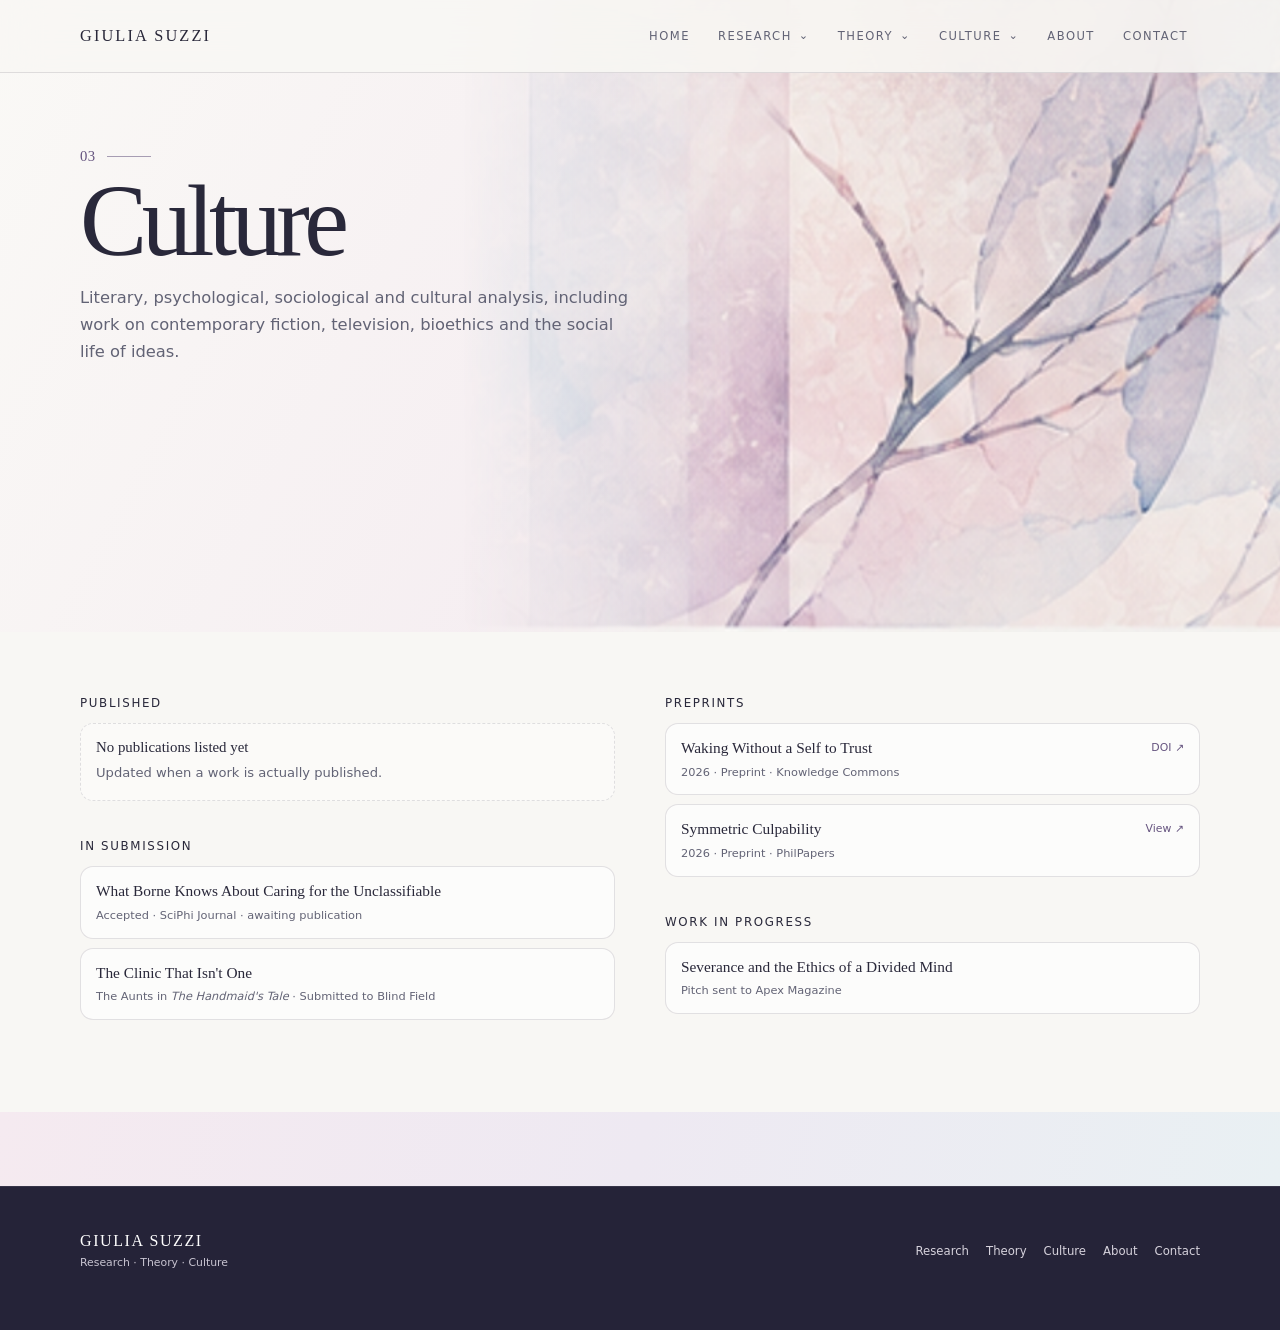
==== commit bd35b255: "Add files via upload" ====
--- a/culture.html
+++ b/culture.html
@@ -1,7 +1,62 @@
 <!doctype html><html lang="en"><head><meta charset="utf-8"><meta name="viewport" content="width=device-width,initial-scale=1"><link rel="stylesheet" href="style.css"><title>Giulia Suzzi · Culture</title></head><body class="page-enter page-culture"><nav><div class="container nav-inner"><a class="logo" href="index.html">GIULIA SUZZI</a><div class="nav-links">
 <a class="nav-home" href="index.html">HOME</a>
-<div class="nav-item"><a class="nav-button" href="research.html">RESEARCH <span class="arrow">⌄</span></a><div class="dropdown"><div class="label">Research</div><a href="research.html#published">Published</a><a href="research.html#preprints">Preprints</a><a href="research.html#submission">In Submission</a><a href="research.html#progress">Work in Progress</a></div></div>
-<div class="nav-item"><a class="nav-button" href="theory.html">THEORY <span class="arrow">⌄</span></a><div class="dropdown"><div class="label">Theory</div><a href="theory.html#published">Published</a><a href="theory.html#preprints">Preprints</a><a href="theory.html#submission">In Submission</a><a href="theory.html#progress">Work in Progress</a></div></div>
-<div class="nav-item"><a class="nav-button" href="culture.html">CULTURE <span class="arrow">⌄</span></a><div class="dropdown"><div class="label">Culture</div><a href="culture.html#published">Published</a><a href="culture.html#preprints">Preprints</a><a href="culture.html#submission">In Submission</a><a href="culture.html#progress">Work in Progress</a></div></div>
-<a class="nav-home" href="index.html#about">ABOUT</a><a class="nav-home" href="index.html#contact">CONTACT</a></div></div></nav><main><section class="page-hero"><div class="container page-hero-inner"><div class="kicker">03 · Culture</div><div class="section-heading section-culture"><div class="section-heading-copy"><h1 class="page-title">Culture</h1></div><div class="section-motif"><img src="culture-art.png" alt="Abstract pastel botanical editorial artwork"></div></div><p class="page-lead">Literary, psychological, sociological and cultural analysis, including contemporary fiction, television, bioethics and the social life of ideas.</p></div></section><section id="published" class="status-section alt"><div class="container"><div class="status-title">Published</div><div class="cards"><details class="card"><summary><div><div class="card-title">No publications listed yet</div><div class="card-meta">Updated when a work is actually published.</div></div><div class="chevron">+</div></summary><div class="card-body"><p>Accepted work remains in In Submission until it is actually published.</p></div></details></div></div></section><section id="preprints" class="status-section culture-band"><div class="container"><div class="status-title">Preprints</div><div class="cards"><details class="card"><summary><div><div class="card-title">Waking Without a Self to Trust: Dissociation, Confabulation, and Institutional Agency in Mur Lafferty's <i>Six Wakes</i></div><div class="card-meta">2026 · Preprint · Knowledge Commons</div></div><div class="chevron">+</div></summary><div class="card-body"><div class="tags"><span class="tag">Six Wakes</span><span class="tag">Dissociation</span><span class="tag">Confabulation</span><span class="tag">Psychology</span><span class="tag">Sociology</span></div><p>A cultural and psychological reading of dissociation, confabulation and institutional agency in Mur Lafferty's Six Wakes.</p><div class="actions"><a class="btn primary" href="https://doi.org/10.17613/OTJEZ-35028" target="_blank" rel="noopener">DOI / Preprint</a></div></div></details><details class="card"><summary><div><div class="card-title">Symmetric Culpability: Clone Identity and Moral Responsibility Without Self-Knowledge in Mur Lafferty's <i>Six Wakes</i><p class="work-link"><a href="https://philpapers.org/rec/SUZSCC" target="_blank" rel="noopener">PhilPapers ↗</a></p>
-</div><div class="card-meta">2026 · Preprint · PhilPapers</div></div><div class="chevron">+</div></summary><div class="card-body"><div class="tags"><span class="tag">Six Wakes</span><span class="tag">Identity</span><span class="tag">Moral Responsibility</span><span class="tag">Psychology</span></div><p>A reading of clone identity and moral responsibility where self-knowledge cannot provide the usual basis for individual culpability.</p></div></details></div></div></section><section id="submission" class="status-section culture-band"><div class="container"><div class="status-title">In Submission</div><div class="cards"><details class="card"><summary><div><div class="card-title">What Borne Knows About Caring for the Unclassifiable</div><div class="card-meta">Accepted · SciPhi Journal · awaiting publication</div></div><div class="chevron">+</div></summary><div class="card-body"><div class="tags"><span class="tag">Borne</span><span class="tag">Care</span><span class="tag">Nonhuman</span><span class="tag">Classification</span></div><p>An examination of care and classification through Borne, focusing on Rachel's relation to a nonhuman and difficult-to-classify being.</p></div></details><details class="card"><summary><div><div class="card-title">The Clinic That Isn't One: The Aunts as a Confessional Apparatus in <i>The Handmaid's Tale</i></div><div class="card-meta">Submitted to Blind Field</div></div><div class="chevron">+</div></summary><div class="card-body"><div class="tags"><span class="tag">The Handmaid's Tale</span><span class="tag">Confession</span><span class="tag">Surveillance</span><span class="tag">Psychology</span><span class="tag">Language</span></div><p>A psychological, sociological and linguistic reading of Aunt Lydia, pseudo-care, confession, testimony, surveillance, guilt and internalized policing.</p></div></details></div></div></section><section id="progress" class="status-section culture-band"><div class="container"><div class="status-title">Work in Progress</div><div class="cards"><details class="card"><summary><div><div class="card-title">Severance and the Ethics of a Divided Mind</div><div class="card-meta">Pitch sent to Apex Magazine</div></div><div class="chevron">+</div></summary><div class="card-body"><div class="tags"><span class="tag">Severance</span><span class="tag">Philosophy of Mind</span><span class="tag">Clinical Ethics</span><span class="tag">Psychology</span></div><p>An exploration of divided consciousness, responsibility and agency through a clinical and philosophical reading of Severance.</p></div></details></div></div></section><div class="page-palette-band" aria-hidden="true"></div></main><footer><div class="container footer-inner"><div><div class="footer-name">GIULIA SUZZI</div><div class="footer-sub">Research · Theory · Culture</div></div><div class="footer-links"><a href="research.html">Research</a><a href="theory.html">Theory</a><a href="culture.html">Culture</a><a href="index.html#about">About</a><a href="index.html#contact">Contact</a></div></div></footer><script>document.querySelectorAll('a[href$=".html"],a[href*=".html#"]').forEach(function(link){link.addEventListener('click',function(e){var u=new URL(link.href,location.href);if(u.origin===location.origin&&u.pathname!==location.pathname){e.preventDefault();document.body.classList.add('page-leave');setTimeout(function(){location.href=u.href},200)}})});</script></body></html>+<div class="nav-item"><a class="nav-button" href="research.html">RESEARCH <span class="arrow">⌄</span></a><div class="dropdown"><div class="label">Research</div><a href="research.html#published">Published</a><a href="research.html#submission">In Submission</a><a href="research.html#preprints">Preprints</a><a href="research.html#progress">Work in Progress</a></div></div>
+<div class="nav-item"><a class="nav-button" href="theory.html">THEORY <span class="arrow">⌄</span></a><div class="dropdown"><div class="label">Theory</div><a href="theory.html#published">Published</a><a href="theory.html#submission">In Submission</a><a href="theory.html#preprints">Preprints</a><a href="theory.html#progress">Work in Progress</a></div></div>
+<div class="nav-item"><a class="nav-button" href="culture.html">CULTURE <span class="arrow">⌄</span></a><div class="dropdown"><div class="label">Culture</div><a href="culture.html#published">Published</a><a href="culture.html#submission">In Submission</a><a href="culture.html#preprints">Preprints</a><a href="culture.html#progress">Work in Progress</a></div></div>
+<a class="nav-home" href="index.html#about">ABOUT</a><a class="nav-home" href="index.html#contact">CONTACT</a></div></div></nav>
+
+<main>
+<section class="page-hero">
+  <div class="page-art"><img src="culture-art.png" alt="Abstract pastel watercolor artwork with a bare branch silhouette"></div>
+  <div class="container page-hero-inner">
+    <div class="section-heading-copy">
+      <div class="hero-kicker">03</div>
+      <h1 class="page-title">Culture</h1>
+      <p class="page-lead">Literary, psychological, sociological and cultural analysis, including work on contemporary fiction, television, bioethics and the social life of ideas.</p>
+    </div>
+  </div>
+</section>
+
+<section class="status-wrap"><div class="container">
+<div class="status-grid">
+
+  <div class="status-col">
+    <div>
+      <div class="status-block-head" id="published"><h2>Published</h2></div>
+      <div class="status-rows">
+        <div class="row-empty"><b>No publications listed yet</b><span>Updated when a work is actually published.</span></div>
+      </div>
+    </div>
+    <div>
+      <div class="status-block-head" id="submission"><h2>In Submission</h2></div>
+      <div class="status-rows">
+        <details class="row-card"><summary><div><div class="row-title">What Borne Knows About Caring for the Unclassifiable</div><div class="row-meta">Accepted · SciPhi Journal · awaiting publication</div></div></summary><div class="card-body"><div class="tags"><span class="tag">Borne</span><span class="tag">Care</span><span class="tag">Nonhuman</span><span class="tag">Classification</span></div><p>An examination of care and classification through Borne, focusing on Rachel's relation to a nonhuman and difficult-to-classify being.</p></div></details>
+        <details class="row-card"><summary><div><div class="row-title">The Clinic That Isn't One</div><div class="row-meta">The Aunts in <i>The Handmaid's Tale</i> · Submitted to Blind Field</div></div></summary><div class="card-body"><div class="tags"><span class="tag">The Handmaid's Tale</span><span class="tag">Confession</span><span class="tag">Surveillance</span><span class="tag">Language</span></div><p>A psychological, sociological and linguistic reading of Aunt Lydia, pseudo-care, confession, testimony, surveillance, guilt and internalized policing.</p></div></details>
+      </div>
+    </div>
+  </div>
+
+  <div class="status-col">
+    <div>
+      <div class="status-block-head" id="preprints"><h2>Preprints</h2></div>
+      <div class="status-rows">
+        <details class="row-card"><summary><div><div class="row-title">Waking Without a Self to Trust</div><div class="row-meta">2026 · Preprint · Knowledge Commons</div></div><div class="row-links"><a href="https://doi.org/10.17613/OTJEZ-35028" target="_blank" rel="noopener">DOI ↗</a></div></summary><div class="card-body"><div class="tags"><span class="tag">Six Wakes</span><span class="tag">Dissociation</span><span class="tag">Confabulation</span><span class="tag">Sociology</span></div><p>A cultural and psychological reading of dissociation, confabulation and institutional agency in Mur Lafferty's Six Wakes.</p></div></details>
+        <details class="row-card"><summary><div><div class="row-title">Symmetric Culpability</div><div class="row-meta">2026 · Preprint · PhilPapers</div></div><div class="row-links"><a href="https://philpapers.org/rec/SUZSCC" target="_blank" rel="noopener">View ↗</a></div></summary><div class="card-body"><div class="tags"><span class="tag">Six Wakes</span><span class="tag">Identity</span><span class="tag">Moral Responsibility</span></div><p>A reading of clone identity and moral responsibility where self-knowledge cannot provide the usual basis for individual culpability.</p></div></details>
+      </div>
+    </div>
+    <div>
+      <div class="status-block-head" id="progress"><h2>Work in Progress</h2></div>
+      <div class="status-rows">
+        <details class="row-card"><summary><div><div class="row-title">Severance and the Ethics of a Divided Mind</div><div class="row-meta">Pitch sent to Apex Magazine</div></div></summary><div class="card-body"><div class="tags"><span class="tag">Severance</span><span class="tag">Philosophy of Mind</span><span class="tag">Clinical Ethics</span></div><p>An exploration of divided consciousness, responsibility and agency through a clinical and philosophical reading of Severance.</p></div></details>
+      </div>
+    </div>
+  </div>
+
+</div>
+</div></section>
+<div class="page-palette-band" aria-hidden="true"></div>
+</main>
+
+<footer><div class="container footer-inner"><div><div class="footer-name">GIULIA SUZZI</div><div class="footer-sub">Research · Theory · Culture</div></div><div class="footer-links"><a href="research.html">Research</a><a href="theory.html">Theory</a><a href="culture.html">Culture</a><a href="index.html#about">About</a><a href="index.html#contact">Contact</a></div></div></footer>
+<script>document.querySelectorAll('a[href$=".html"],a[href*=".html#"]').forEach(function(link){link.addEventListener('click',function(e){var u=new URL(link.href,location.href);if(u.origin===location.origin&&u.pathname!==location.pathname){e.preventDefault();document.body.classList.add('page-leave');setTimeout(function(){location.href=u.href},200)}})});</script>
+</body></html>
--- a/style.css
+++ b/style.css
@@ -4,7 +4,6 @@
 nav{position:fixed;z-index:100;top:0;left:0;right:0;background:rgba(248,247,244,.86);backdrop-filter:blur(18px);border-bottom:1px solid var(--line)}.nav-inner{min-height:72px;display:flex;align-items:center;justify-content:space-between;gap:20px}.logo{text-decoration:none;font:1.02rem var(--serif);letter-spacing:.13em;white-space:nowrap}.nav-links{display:flex;align-items:center;gap:4px}.nav-home,.nav-button{border:0;background:none;text-decoration:none;cursor:pointer;padding:9px 12px;border-radius:999px;font-size:.72rem;letter-spacing:.13em;color:var(--muted);display:flex;align-items:center;gap:7px;transition:.2s}.nav-home:hover,.nav-button:hover,.nav-item:focus-within .nav-button{background:var(--lilac-soft);color:var(--ink)}.nav-item{position:relative}.arrow{font-size:.7rem;transition:.2s}.nav-item:hover .arrow,.nav-item:focus-within .arrow{transform:rotate(180deg)}.dropdown{position:absolute;right:0;top:calc(100% + 7px);min-width:220px;padding:9px;background:#eee7f4;border:1px solid rgba(101,84,127,.18);border-radius:15px;box-shadow:0 18px 55px rgba(45,43,65,.10);opacity:0;visibility:hidden;transform:translateY(-5px);transition:.2s}.nav-item:hover .dropdown,.nav-item:focus-within .dropdown{opacity:1;visibility:visible;transform:none}.dropdown .label{padding:7px 11px 5px;color:var(--lilac-deep);font-size:.62rem;text-transform:uppercase;letter-spacing:.14em}.dropdown a{display:block;text-decoration:none;padding:9px 11px;border-radius:9px;font-size:.78rem;color:var(--muted)}.dropdown a:hover{background:rgba(169,136,201,.23);color:var(--ink)}
 .page-enter{animation:pageIn .55s ease both}.page-leave{animation:pageOut .2s ease both}@keyframes pageIn{from{opacity:0;transform:translateY(7px)}to{opacity:1;transform:none}}@keyframes pageOut{from{opacity:1}to{opacity:0}}.reveal{opacity:0;transform:translateY(16px);transition:opacity .65s ease,transform .65s ease}.reveal.visible{opacity:1;transform:none}
 .hero{position:relative;overflow:hidden;min-height:76vh;padding:136px 0 72px;background:radial-gradient(ellipse at 85% 14%,rgba(169,136,201,.25),transparent 30%),radial-gradient(ellipse at 12% 84%,rgba(134,180,210,.24),transparent 34%),linear-gradient(125deg,#faf9f5 0%,#edf4f6 58%,#f0eaf5 100%)}.hero-grid{display:grid;grid-template-columns:1.12fr .88fr;gap:60px;align-items:center}.eyebrow,.kicker{font-size:.68rem;text-transform:uppercase;letter-spacing:.16em;color:var(--lilac-deep);font-weight:700}h1{font:400 clamp(4.4rem,9vw,7.2rem)/.88 var(--serif);letter-spacing:-.065em;margin:14px 0 23px}.hero-lede{max-width:670px;font-size:1.1rem;color:#414154}.pill-row{display:flex;flex-wrap:wrap;gap:9px;margin-top:25px}.pill{padding:7px 12px;border:1px solid rgba(101,84,127,.18);border-radius:999px;background:rgba(255,255,255,.55);font-size:.78rem;color:var(--muted)}.epigraph{max-width:610px;margin:29px 0 0;padding-left:17px;border-left:2px solid rgba(101,84,127,.35);font:italic 1rem/1.55 var(--serif);color:#5e5a69}.epigraph cite{display:block;margin-top:6px;font:normal .68rem var(--sans);letter-spacing:.08em;text-transform:uppercase;color:#777486}
-.hero-art{position:relative;min-height:390px;display:grid;place-items:center}.ink-orbit{width:min(390px,100%);aspect-ratio:1;border-radius:50%;background:radial-gradient(circle at 48% 43%,rgba(255,255,255,.95) 0 13%,transparent 14%),radial-gradient(ellipse at 35% 35%,rgba(134,180,210,.75),transparent 39%),radial-gradient(ellipse at 70% 68%,rgba(169,136,201,.62),transparent 38%),radial-gradient(ellipse at 45% 70%,rgba(142,189,184,.54),transparent 45%);box-shadow:0 30px 70px rgba(70,75,100,.10)}.ink-orbit:before{content:"";position:absolute;inset:9%;border:1px solid rgba(101,84,127,.25);border-radius:45% 55% 53% 47%/50% 45% 55% 50%;transform:rotate(-18deg)}.ink-orbit:after{content:"";position:absolute;inset:21%;border:1px solid rgba(71,125,121,.34);border-radius:58% 42% 48% 52%/42% 56% 44% 58%;transform:rotate(21deg)}.art-stem{position:absolute;width:1px;height:250px;background:rgba(63,74,77,.55);transform:rotate(19deg);left:47%;top:17%}.art-leaf{position:absolute;width:72px;height:35px;border:1.4px solid rgba(63,74,77,.5);border-radius:100% 0 100% 0;transform-origin:bottom left}.leaf1{left:34%;top:31%;transform:rotate(-25deg)}.leaf2{left:51%;top:39%;transform:rotate(31deg)}.leaf3{left:38%;top:53%;transform:rotate(-14deg)}.art-ring{position:absolute;width:175px;height:175px;border:1px solid rgba(101,84,127,.24);border-radius:50%;transform:rotate(14deg)}.art-note{position:absolute;bottom:3px;right:4%;font:.67rem var(--sans);letter-spacing:.08em;text-transform:uppercase;color:#777486}
 section{padding:82px 0}.section-head{display:flex;justify-content:space-between;gap:40px;align-items:end;margin-bottom:30px}.section-title{font:400 clamp(2.2rem,4vw,3.6rem)/1 var(--serif);letter-spacing:-.04em;margin:6px 0}.section-intro{max-width:580px;color:var(--muted);font-size:.94rem}.area-grid{display:grid;grid-template-columns:repeat(3,1fr);gap:15px}.area-card{min-height:245px;padding:27px 25px;border:1px solid var(--line);border-radius:20px;text-decoration:none;display:flex;flex-direction:column;justify-content:space-between;transition:.25s;position:relative;overflow:hidden}.area-card:hover{transform:translateY(-5px);box-shadow:0 18px 55px rgba(45,43,65,.10)}.area-card.research{background:linear-gradient(145deg,#edf5f6,#e3eef5)}.area-card.theory{background:linear-gradient(145deg,#f2ecf6,#e8eaf5)}.area-card.culture{background:linear-gradient(145deg,#f6edf2,#edf3f3)}.area-card h3{font:400 2rem var(--serif);margin:0 0 10px}.area-card p{max-width:360px;color:#555667;font-size:.87rem;margin:0}.explore{font-size:.72rem;letter-spacing:.09em;text-transform:uppercase;color:var(--lilac-deep)}
 .collaboration{background:linear-gradient(150deg,#f4f1f7,#edf5f4);border-top:1px solid var(--line);border-bottom:1px solid var(--line)}.collab-grid{display:grid;grid-template-columns:repeat(3,1fr);gap:14px}.collab-tile{all:unset;box-sizing:border-box;cursor:pointer;min-height:170px;padding:24px 22px;border:1px solid var(--line);border-left:3px solid var(--teal);border-radius:15px;background:rgba(255,255,255,.55);display:flex;flex-direction:column;justify-content:space-between;gap:14px;transition:.22s}.collab-tile:nth-child(3n+2){border-left-color:var(--blue)}.collab-tile:nth-child(3n+3){border-left-color:var(--lilac)}.collab-tile:hover,.collab-tile:focus-visible{transform:translateY(-3px);box-shadow:0 12px 35px rgba(45,43,65,.08);background:rgba(255,255,255,.84)}.collab-tile h3{font:400 1.22rem/1.3 var(--serif);margin:0}.collab-tile p{margin:0;color:var(--muted);font-size:.84rem}.collab-cue{font-size:.7rem;color:var(--lilac-deep)}.collab-note{margin-top:25px;padding-top:18px;border-top:1px solid var(--line);font-size:.83rem;color:var(--muted)}.collab-note a{color:var(--lilac-deep);text-decoration:none}
 .latest{background:var(--ivory)}.latest-list{border-top:1px solid var(--line)}.latest-row{display:grid;grid-template-columns:190px 1fr;gap:25px;padding:22px 0;border-bottom:1px solid var(--line)}.latest-row .status{font-size:.68rem;text-transform:uppercase;letter-spacing:.09em;color:var(--lilac-deep)}.latest-row h3{font:400 1.3rem/1.35 var(--serif);margin:0 0 5px}.latest-row p{font-size:.85rem;color:var(--muted);margin:0}
@@ -13,219 +12,113 @@
 footer{padding:45px 0 58px;background:#252338;color:#c8c4d1;border-top:1px solid rgba(255,255,255,.08)}.footer-inner{display:flex;justify-content:space-between;gap:25px;align-items:center}.footer-name{font:1rem var(--serif);letter-spacing:.1em;color:#fff}.footer-sub{font-size:.68rem;margin-top:4px}.footer-links{display:flex;flex-wrap:wrap;gap:17px}.footer-links a{font-size:.73rem;text-decoration:none;color:#d6d2dc}
 .modal-backdrop{position:fixed;inset:0;background:rgba(35,33,49,.48);backdrop-filter:blur(8px);display:none;place-items:center;padding:22px;z-index:200}.modal-backdrop.open{display:grid}.modal{width:min(680px,100%);max-height:88vh;overflow:auto;background:#fbfaf7;border:1px solid rgba(77,61,114,.2);border-radius:22px;padding:32px;box-shadow:0 35px 90px rgba(20,18,30,.24);position:relative}.modal-close{position:absolute;right:18px;top:16px;border:0;background:var(--lilac-soft);color:var(--lilac-deep);width:32px;height:32px;border-radius:50%;cursor:pointer}.m-kicker{font-size:.65rem;text-transform:uppercase;letter-spacing:.14em;color:var(--lilac-deep)}.modal h2{font:400 2rem/1.15 var(--serif);margin:9px 45px 12px 0}.m-desc{color:var(--muted);font-size:.9rem}.m-items{display:grid;gap:9px;margin-top:20px}.m-item{padding:13px 15px;border:1px solid var(--line);border-radius:12px;background:rgba(255,255,255,.65)}.m-title{font:400 .98rem var(--serif)}.m-status{font-size:.68rem;color:var(--teal-deep);margin-top:3px}.m-open-note{font-size:.82rem;color:var(--muted);font-style:italic;margin-top:16px}
 .page-hero{padding:132px 0 68px;background:linear-gradient(125deg,#edf5f5 0%,#e7eff6 54%,#f0e8f5 100%)}.page-title{font:400 clamp(3.8rem,8vw,6.3rem)/.93 var(--serif);margin:10px 0 15px;letter-spacing:-.055em}.page-lead{max-width:770px;color:var(--muted);font-size:1.02rem}.status-section{padding:58px 0;border-top:1px solid rgba(36,42,61,.1)}.status-section.research-band{background:linear-gradient(125deg,#e0efed,#e6f0f6)}.status-section.theory-band{background:linear-gradient(125deg,#eee6f5,#e8ecf5)}.status-section.culture-band{background:linear-gradient(125deg,#f1e5ee,#e7f1f1)}.status-section.alt{background:#f7f5f6}.status-title{font-size:.69rem;letter-spacing:.15em;text-transform:uppercase;color:var(--lilac-deep);margin-bottom:20px}.card{border:1px solid rgba(36,42,61,.13);border-radius:16px;background:rgba(255,255,255,.74);overflow:hidden}.cards{display:grid;gap:11px}.card summary{list-style:none;cursor:pointer;padding:20px 22px;display:grid;grid-template-columns:1fr auto;gap:18px;align-items:center}.card summary::-webkit-details-marker{display:none}.card-title{font:400 1.08rem/1.4 var(--serif)}.card-meta{font-size:.72rem;color:var(--muted);margin-top:5px}.chevron{width:28px;height:28px;border-radius:50%;display:grid;place-items:center;background:var(--lilac-soft);color:var(--lilac-deep);transition:.22s}details[open] .chevron{transform:rotate(45deg)}.card-body{padding:0 22px 22px;border-top:1px solid rgba(36,42,61,.09);color:#454555;font-size:.88rem}.tags{display:flex;flex-wrap:wrap;gap:7px;margin:15px 0}.tag{padding:5px 9px;border-radius:999px;background:var(--blue-soft);color:#3f617b;font-size:.66rem}.actions{display:flex;gap:9px;flex-wrap:wrap;margin-top:14px}.btn{display:inline-block;text-decoration:none;border:1px solid var(--line);padding:7px 11px;border-radius:999px;font-size:.7rem}.btn.primary{background:var(--lilac-deep);border-color:var(--lilac-deep);color:#fff}
-@media(max-width:850px){.nav-home{display:none}.hero{padding-top:112px}.hero-grid,.area-grid,.collab-grid,.about-layout,.contact-grid{grid-template-columns:1fr}.hero-grid{gap:28px}.hero-art{min-height:310px}.section-head{display:block}.section-intro{margin-top:15px}.latest-row{grid-template-columns:1fr;gap:7px}.contact-card{grid-template-columns:1fr}.contact-card div:nth-child(even){padding-left:0;border-left:0}}
+@media(max-width:850px){.nav-home{display:none}.hero{padding-top:112px}.hero-grid,.area-grid,.collab-grid,.about-layout,.contact-grid{grid-template-columns:1fr}.hero-grid{gap:28px}.section-head{display:block}.section-intro{margin-top:15px}.latest-row{grid-template-columns:1fr;gap:7px}.contact-card{grid-template-columns:1fr}.contact-card div:nth-child(even){padding-left:0;border-left:0}}
 @media(max-width:560px){.container{width:min(100% - 28px,1120px)}.logo{font-size:.88rem}.nav-button{padding:7px 5px;font-size:.59rem;letter-spacing:.08em}.dropdown{right:-8px}h1{font-size:clamp(3.7rem,17vw,5.3rem)}section{padding:67px 0}.hero{padding-top:105px}.card summary{padding:18px}}
 @media(prefers-reduced-motion:reduce){html{scroll-behavior:auto}*,*::before,*::after{animation:none!important;transition:none!important}.reveal{opacity:1;transform:none}}
 
 
-/* Editorial section art direction — distinct, restrained, and integrated */
-.section-heading{
-  position:relative;
-  display:grid;
-  grid-template-columns:minmax(0,1fr) minmax(320px, .9fr);
-  align-items:center;
-  gap:42px;
+/* ============ HOME — dark hero variant with gold seam (kept from the previous approved direction) ============ */
+:root{
+  --void:#151320;
+  --void-2:#1e1a2d;
+  --gold:#c9974f;
+  --gold-soft:rgba(201,151,79,.35);
 }
-.section-heading-copy{min-width:0;position:relative;z-index:2}
-.section-motif{
-  position:relative;
-  width:100%;
-  height:285px;
-  flex:none;
-  background:none;
-  border:0;
-  box-shadow:none;
-  opacity:.88;
-  overflow:hidden;
-  border-radius:28px;
+.hero-dark{
+  background:linear-gradient(160deg,var(--void) 0%,var(--void-2) 60%,#221b30 100%);
+  color:#ece7f2;
+}
+.hero-crack{position:absolute;inset:0;z-index:1;pointer-events:none}
+.hero-crack svg{position:absolute;right:-4%;top:-6%;width:58%;max-width:560px;height:auto;opacity:.92}
+.hero-content{position:relative;z-index:2;max-width:720px;padding-bottom:64px}
+.hero-dark .eyebrow{color:var(--gold);font-style:italic;font-family:var(--serif);font-size:.8rem;text-transform:none;letter-spacing:0;font-weight:400}
+.hero-dark h1{color:#f6f2fa}
+.hero-dark .hero-lede{color:#cdc7db}
+.hero-dark .pill{background:rgba(255,255,255,.05);border:1px solid var(--gold-soft);color:#e6e0ee}
+.hero-in{opacity:0;transform:translateY(16px);animation:heroIn .7s ease forwards}
+.hero-in.d1{animation-delay:.05s}.hero-in.d2{animation-delay:.16s}.hero-in.d3{animation-delay:.27s}.hero-in.d4{animation-delay:.38s}
+@keyframes heroIn{to{opacity:1;transform:none}}
+
+.orient{
+  padding:30px 0;border-top:2px solid var(--gold-soft);border-bottom:1px solid var(--line);
+  background:linear-gradient(90deg,#dcefee,#e6f0f6 55%,var(--lilac-soft));
+}
+.orient-text{font-size:.94rem;color:#40465a;max-width:820px;margin:0}
+.overview{padding:78px 0 92px}
+.overview-main{background:var(--paper)}
+.contact-grid-inner{display:grid;grid-template-columns:1fr 1fr;column-gap:22px}
+.contact-grid-inner div{border-bottom:1px solid var(--line)}
+.contact-grid-inner div:nth-last-child(-n+1){border-bottom:0}
+.contact-grid-inner div:nth-last-child(2){border-bottom:0}
+
+/* ============ INNER PAGES — Research / Theory / Culture ============ */
+.page-hero{
+  position:relative;overflow:hidden;
+  padding:148px 0 0;
+}
+.page-hero-inner{position:relative;z-index:2;padding-bottom:250px}
+.section-heading-copy{max-width:600px}
+.hero-kicker{display:flex;align-items:center;gap:12px;font:400 .92rem var(--serif);color:var(--lilac-deep);letter-spacing:.02em}
+.hero-kicker::after{content:"";width:44px;height:1px;background:var(--lilac-deep);opacity:.55}
+.page-lead{max-width:560px;color:var(--muted);font-size:1.02rem;position:relative;z-index:2}
+
+.page-art{
+  position:absolute;top:0;right:0;height:100%;width:64%;
+  pointer-events:none;z-index:1;
+}
+.page-art img{
+  width:100%;height:100%;object-fit:cover;object-position:60% 40%;
+  mask-image:linear-gradient(to right,transparent 0%,#000 34%),linear-gradient(to top,transparent 0%,#000 20%);
+  mask-composite:intersect;
+  -webkit-mask-image:linear-gradient(to right,transparent 0%,#000 34%);
+  filter:saturate(1.02);
 }
 
-/* RESEARCH — cool biomorphic / fluid forms */
-.page-research .section-motif{
-  background:
-    radial-gradient(ellipse at 57% 42%,rgba(101,164,194,.46) 0 15%,transparent 38%),
-    radial-gradient(ellipse at 72% 63%,rgba(167,202,219,.52) 0 17%,transparent 40%),
-    radial-gradient(ellipse at 43% 67%,rgba(128,184,204,.38) 0 16%,transparent 39%),
-    radial-gradient(ellipse at 78% 28%,rgba(203,219,229,.56) 0 12%,transparent 35%),
-    linear-gradient(135deg,rgba(255,255,255,.18),rgba(226,239,245,.26));
+.status-wrap{padding:64px 0 92px}
+.status-grid{display:grid;grid-template-columns:1fr 1fr;gap:14px 50px}
+.status-col{display:flex;flex-direction:column;gap:38px}
+.status-block-head{display:flex;justify-content:space-between;align-items:baseline;margin-bottom:13px;scroll-margin-top:96px}
+.status-block-head h2{font:400 .74rem var(--sans);letter-spacing:.14em;text-transform:uppercase;color:var(--ink);margin:0}
+.status-rows{display:flex;flex-direction:column;gap:9px}
+.row-card{border:1px solid var(--line);border-radius:13px;background:rgba(255,255,255,.62);overflow:hidden}
+.row-card summary{list-style:none;cursor:pointer;padding:13px 15px;display:flex;justify-content:space-between;gap:14px;align-items:flex-start}
+.row-card summary::-webkit-details-marker{display:none}
+.row-title{font:400 .96rem/1.4 var(--serif);color:var(--ink)}
+.row-meta{font-size:.71rem;color:var(--muted);margin-top:4px}
+.row-links{display:flex;gap:10px;flex-shrink:0;white-space:nowrap;margin-top:2px}
+.row-links a{font-size:.68rem;color:var(--lilac-deep);text-decoration:none;border-bottom:1px solid transparent}
+.row-links a:hover{border-color:var(--lilac-deep)}
+.row-card .card-body{padding:0 15px 15px;border-top:1px solid var(--line);color:#454555;font-size:.86rem}
+.row-empty{border:1px dashed var(--line);border-radius:13px;padding:15px;background:rgba(255,255,255,.4)}
+.row-empty b{display:block;color:var(--ink);font:400 .93rem var(--serif);margin-bottom:3px}
+.row-empty span{color:var(--muted);font-size:.82rem}
+
+.page-palette-band{height:74px;width:100%}
+.page-research .page-palette-band{background:linear-gradient(105deg,#eef6f7 0%,#dcecf3 50%,#e9edf2 100%)}
+.page-theory .page-palette-band{background:linear-gradient(105deg,#f2ecf6 0%,#e7e9f3 50%,#f2edf4 100%)}
+.page-culture .page-palette-band{background:linear-gradient(105deg,#f5eaf0 0%,#eee9f2 50%,#e9f0f3 100%)}
+
+.page-research .page-hero{background:linear-gradient(118deg,#fafaf7 0%,#edf5f7 57%,#f0f1f5 100%)}
+.page-theory .page-hero{background:linear-gradient(118deg,#faf9f6 0%,#f1ebf5 57%,#ebedf5 100%)}
+.page-culture .page-hero{background:linear-gradient(118deg,#faf9f6 0%,#f5edf1 56%,#edf2f4 100%)}
+
+@media(max-width:900px){
+  .page-art{position:relative;width:100%;height:220px;margin-top:24px;mask-image:linear-gradient(to top,transparent 0%,#000 20%)}
+  .page-art img{mask-image:none;-webkit-mask-image:none}
+  .page-hero-inner{padding-bottom:24px}
+  .status-grid{grid-template-columns:1fr;gap:34px}
 }
-.page-research .section-motif::before{
-  content:"";
-  position:absolute;
-  width:68%;
-  height:72%;
-  left:18%;
-  top:12%;
-  border:1px solid rgba(68,111,139,.30);
-  border-radius:58% 42% 62% 38% / 44% 57% 43% 56%;
-  transform:rotate(-18deg);
-  box-shadow:
-    24px -10px 0 -23px rgba(83,129,153,.28),
-    -18px 19px 0 -18px rgba(83,129,153,.18);
-}
-.page-research .section-motif::after{
-  content:"";
-  position:absolute;
-  width:46%;
-  height:64%;
-  left:29%;
-  top:18%;
-  border:1px solid rgba(119,157,177,.26);
-  border-radius:47% 53% 40% 60% / 60% 43% 57% 40%;
-  transform:rotate(29deg);
-}
-
-/* THEORY — translucent sculptural / botanical forms */
-.page-theory .section-motif{
-  background:
-    radial-gradient(ellipse at 52% 43%,rgba(175,151,201,.36) 0 17%,transparent 39%),
-    radial-gradient(ellipse at 68% 65%,rgba(207,194,220,.44) 0 16%,transparent 40%),
-    radial-gradient(ellipse at 36% 60%,rgba(224,215,231,.62) 0 20%,transparent 43%),
-    linear-gradient(135deg,rgba(255,255,255,.12),rgba(239,231,245,.28));
-}
-.page-theory .section-motif::before{
-  content:"";
-  position:absolute;
-  width:52%;
-  height:78%;
-  left:29%;
-  top:7%;
-  border:1px solid rgba(108,86,132,.28);
-  border-radius:52% 48% 44% 56% / 38% 61% 39% 62%;
-  transform:rotate(14deg);
-}
-.page-theory .section-motif::after{
-  content:"";
-  position:absolute;
-  width:34%;
-  height:82%;
-  left:39%;
-  top:7%;
-  border-left:1px solid rgba(119,94,145,.27);
-  border-radius:50%;
-  transform:rotate(-24deg);
-  box-shadow:
-    -42px 34px 0 -41px rgba(119,94,145,.42),
-    34px 44px 0 -33px rgba(145,116,164,.30);
-}
-
-/* CULTURE — softer literary ornament, still light */
-.page-culture .section-motif{
-  background:
-    radial-gradient(ellipse at 62% 38%,rgba(207,171,194,.34) 0 16%,transparent 37%),
-    radial-gradient(ellipse at 74% 67%,rgba(191,180,207,.34) 0 18%,transparent 40%),
-    radial-gradient(ellipse at 39% 67%,rgba(221,205,215,.50) 0 17%,transparent 40%),
-    linear-gradient(135deg,rgba(255,255,255,.14),rgba(244,232,239,.28));
-}
-.page-culture .section-motif::before{
-  content:"";
-  position:absolute;
-  width:61%;
-  height:63%;
-  left:22%;
-  top:15%;
-  border:1px solid rgba(132,104,126,.25);
-  border-radius:52% 48% 60% 40% / 46% 57% 43% 54%;
-  transform:rotate(9deg);
-}
-.page-culture .section-motif::after{
-  content:"";
-  position:absolute;
-  width:43%;
-  height:43%;
-  left:39%;
-  top:28%;
-  border:1px solid rgba(159,126,150,.24);
-  border-radius:50%;
-  transform:rotate(-22deg);
-  box-shadow:
-    -46px 27px 0 -43px rgba(159,126,150,.38),
-    35px -26px 0 -33px rgba(159,126,150,.26);
-}
-
-/* Hero fields: quieter than the first mock-up, while preserving the palettes */
-.page-research .page-hero{
-  background:
-    radial-gradient(ellipse at 84% 18%,rgba(126,181,207,.18),transparent 31%),
-    radial-gradient(ellipse at 15% 84%,rgba(184,216,225,.16),transparent 34%),
-    linear-gradient(118deg,#fafaf7 0%,#edf5f7 57%,#f0f1f5 100%);
-}
-.page-theory .page-hero{
-  background:
-    radial-gradient(ellipse at 84% 18%,rgba(173,148,201,.17),transparent 31%),
-    radial-gradient(ellipse at 15% 84%,rgba(211,199,225,.18),transparent 34%),
-    linear-gradient(118deg,#faf9f6 0%,#f1ebf5 57%,#ebedf5 100%);
-}
-.page-culture .page-hero{
-  background:
-    radial-gradient(ellipse at 84% 18%,rgba(207,171,194,.17),transparent 31%),
-    radial-gradient(ellipse at 15% 84%,rgba(184,198,214,.16),transparent 34%),
-    linear-gradient(118deg,#faf9f6 0%,#f5edf1 56%,#edf2f4 100%);
-}
-
-/* The bottom field is only a palette echo — no quotation or extra ornament */
-.page-palette-band{
-  height:74px;
-  width:100%;
-}
-.page-research .page-palette-band{
-  background:linear-gradient(105deg,#eef6f7 0%,#dcecf3 50%,#e9edf2 100%);
-}
-.page-theory .page-palette-band{
-  background:linear-gradient(105deg,#f2ecf6 0%,#e7e9f3 50%,#f2edf4 100%);
-}
-.page-culture .page-palette-band{
-  background:linear-gradient(105deg,#f5eaf0 0%,#eee9f2 50%,#e9f0f3 100%);
+@media(max-width:560px){
+  .page-hero{padding-top:120px}
 }
 
 @media(max-width:850px){
-  .section-heading{grid-template-columns:1fr;gap:8px}
-  .section-motif{height:220px;margin-top:4px}
+  .hero-dark{padding-top:122px}
+  .hero-crack svg{width:80%;max-width:420px;opacity:.55}
+  .contact-grid-inner{grid-template-columns:1fr}
+  .contact-grid-inner div:last-child{border-bottom:0}
 }
 @media(max-width:560px){
-  .section-motif{height:175px;border-radius:20px}
-  .page-palette-band{height:58px}
+  .hero-dark{padding-top:114px}
+  .hero-crack svg{width:96%;opacity:.4;right:-10%}
 }
-
-
-/* V5 — actual editorial artwork assets */
-.section-heading{grid-template-columns:minmax(0,1fr) minmax(380px,1.08fr);gap:34px}
-.section-motif{
-  height:300px;
-  border-radius:24px;
-  overflow:hidden;
-  opacity:1;
-  background:none !important;
-  box-shadow:none;
-}
-.section-motif img{
-  display:block;
-  width:100%;
-  height:100%;
-  object-fit:cover;
-  object-position:center;
-  border-radius:inherit;
-  opacity:.86;
-  filter:saturate(.78) contrast(.96);
-}
-.page-research .section-motif img{opacity:.82}
-.page-theory .section-motif img{opacity:.80}
-.page-culture .section-motif img{opacity:.78}
-
-.page-palette-band{height:76px}
-.page-research .page-palette-band{
-  background:linear-gradient(105deg,#eef7f8 0%,#dcecf3 48%,#e9eef2 100%);
-}
-.page-theory .page-palette-band{
-  background:linear-gradient(105deg,#f3edf6 0%,#e7e9f2 52%,#f2edf4 100%);
-}
-.page-culture .page-palette-band{
-  background:linear-gradient(105deg,#f6ebf0 0%,#eee8f2 50%,#eaf0f2 100%);
-}
-@media(max-width:850px){
-  .section-heading{grid-template-columns:1fr;gap:12px}
-  .section-motif{height:230px}
-}
-@media(max-width:560px){
-  .section-motif{height:180px;border-radius:18px}
-}
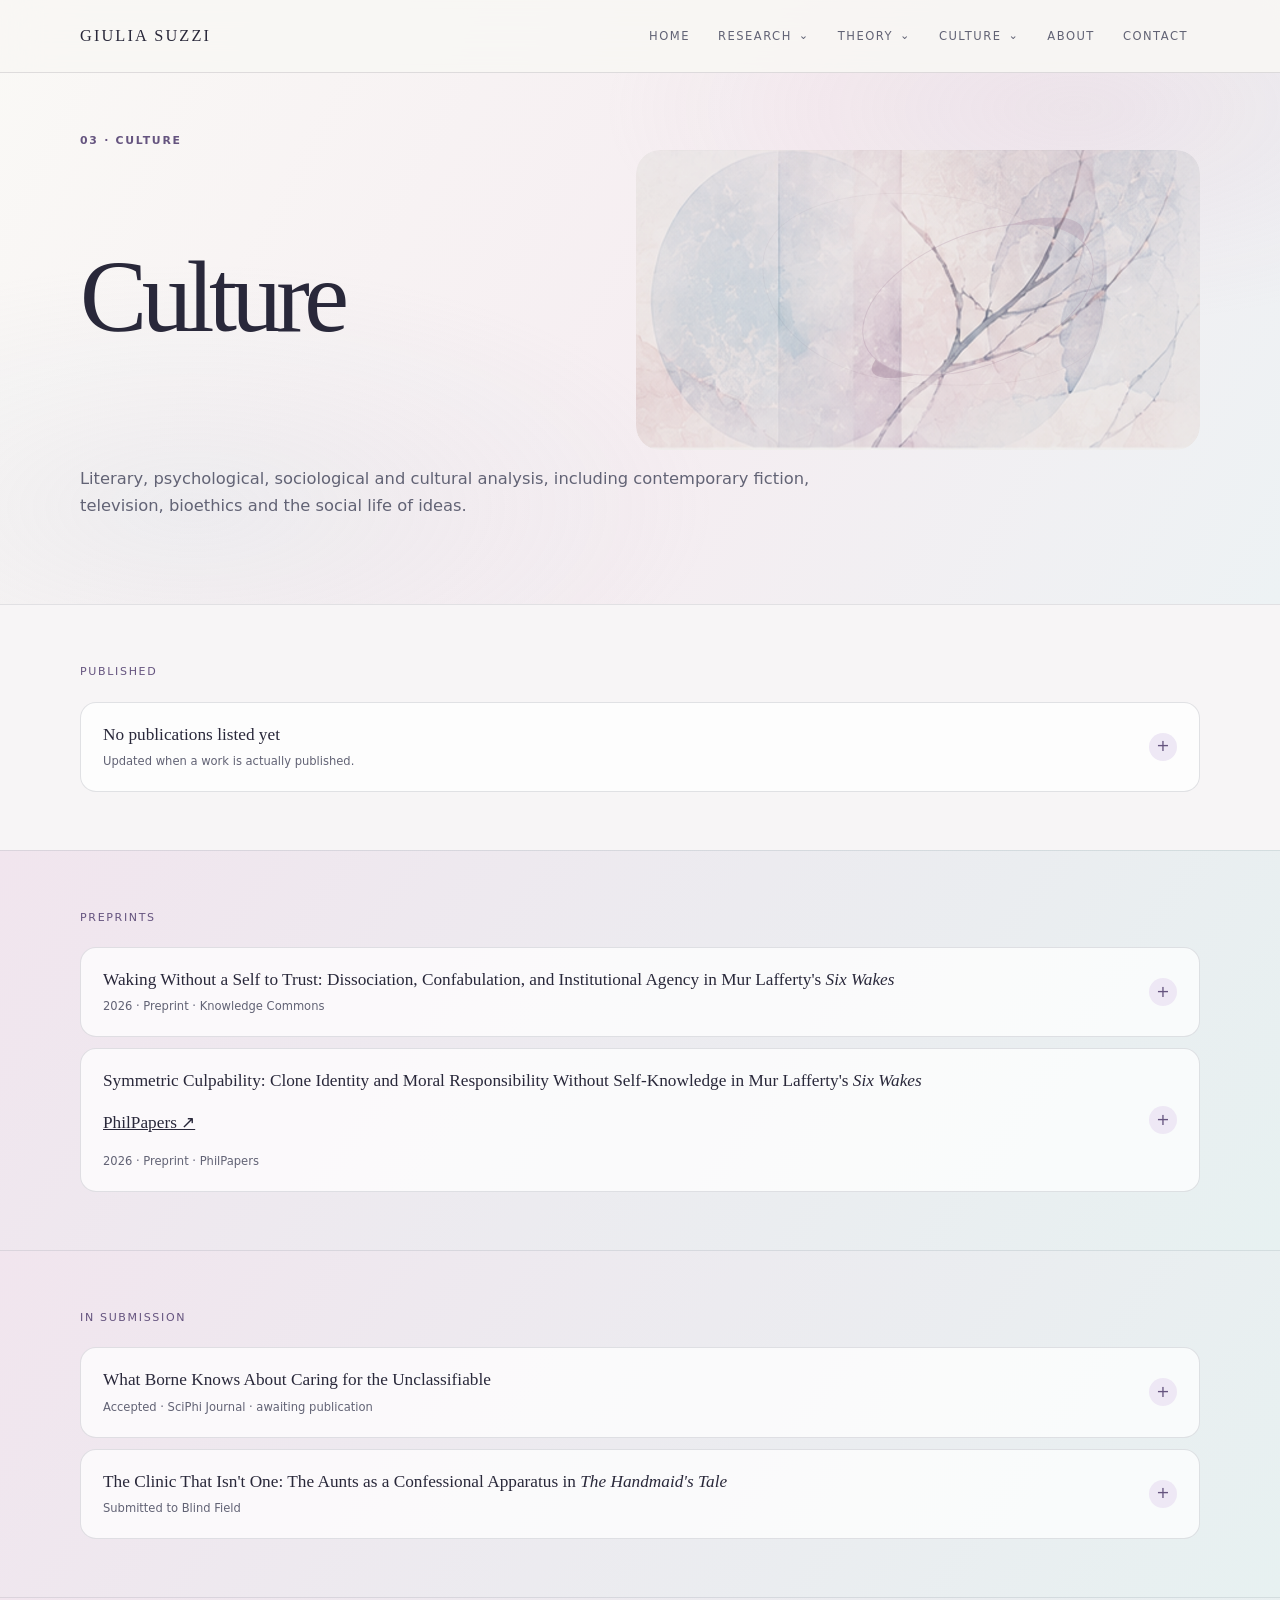
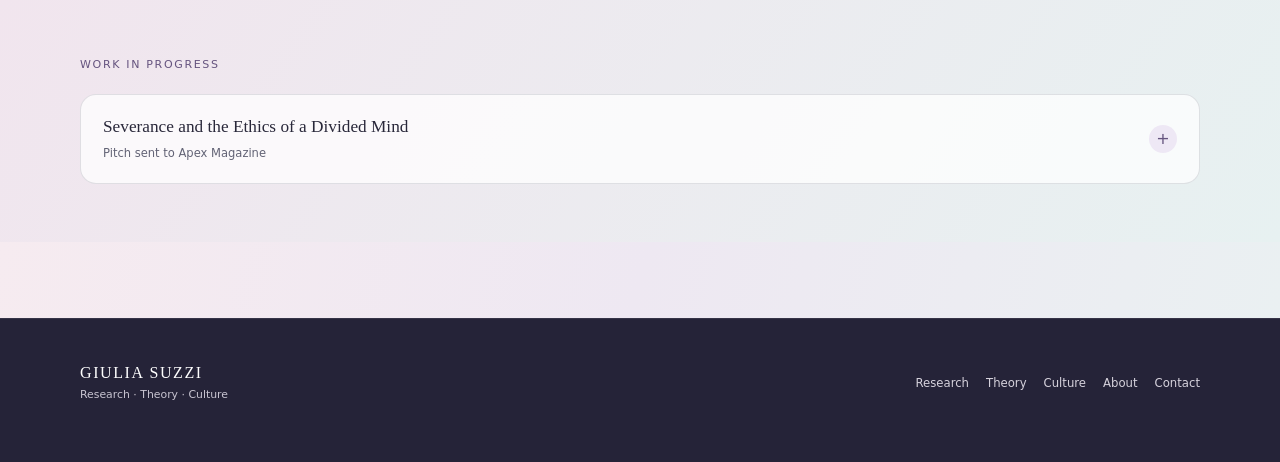
==== commit 7428a2f0: "Add files via upload" ====
--- a/culture.html
+++ b/culture.html
@@ -1,62 +1,7 @@
 <!doctype html><html lang="en"><head><meta charset="utf-8"><meta name="viewport" content="width=device-width,initial-scale=1"><link rel="stylesheet" href="style.css"><title>Giulia Suzzi · Culture</title></head><body class="page-enter page-culture"><nav><div class="container nav-inner"><a class="logo" href="index.html">GIULIA SUZZI</a><div class="nav-links">
 <a class="nav-home" href="index.html">HOME</a>
-<div class="nav-item"><a class="nav-button" href="research.html">RESEARCH <span class="arrow">⌄</span></a><div class="dropdown"><div class="label">Research</div><a href="research.html#published">Published</a><a href="research.html#submission">In Submission</a><a href="research.html#preprints">Preprints</a><a href="research.html#progress">Work in Progress</a></div></div>
-<div class="nav-item"><a class="nav-button" href="theory.html">THEORY <span class="arrow">⌄</span></a><div class="dropdown"><div class="label">Theory</div><a href="theory.html#published">Published</a><a href="theory.html#submission">In Submission</a><a href="theory.html#preprints">Preprints</a><a href="theory.html#progress">Work in Progress</a></div></div>
-<div class="nav-item"><a class="nav-button" href="culture.html">CULTURE <span class="arrow">⌄</span></a><div class="dropdown"><div class="label">Culture</div><a href="culture.html#published">Published</a><a href="culture.html#submission">In Submission</a><a href="culture.html#preprints">Preprints</a><a href="culture.html#progress">Work in Progress</a></div></div>
-<a class="nav-home" href="index.html#about">ABOUT</a><a class="nav-home" href="index.html#contact">CONTACT</a></div></div></nav>
-
-<main>
-<section class="page-hero">
-  <div class="page-art"><img src="culture-art.png" alt="Abstract pastel watercolor artwork with a bare branch silhouette"></div>
-  <div class="container page-hero-inner">
-    <div class="section-heading-copy">
-      <div class="hero-kicker">03</div>
-      <h1 class="page-title">Culture</h1>
-      <p class="page-lead">Literary, psychological, sociological and cultural analysis, including work on contemporary fiction, television, bioethics and the social life of ideas.</p>
-    </div>
-  </div>
-</section>
-
-<section class="status-wrap"><div class="container">
-<div class="status-grid">
-
-  <div class="status-col">
-    <div>
-      <div class="status-block-head" id="published"><h2>Published</h2></div>
-      <div class="status-rows">
-        <div class="row-empty"><b>No publications listed yet</b><span>Updated when a work is actually published.</span></div>
-      </div>
-    </div>
-    <div>
-      <div class="status-block-head" id="submission"><h2>In Submission</h2></div>
-      <div class="status-rows">
-        <details class="row-card"><summary><div><div class="row-title">What Borne Knows About Caring for the Unclassifiable</div><div class="row-meta">Accepted · SciPhi Journal · awaiting publication</div></div></summary><div class="card-body"><div class="tags"><span class="tag">Borne</span><span class="tag">Care</span><span class="tag">Nonhuman</span><span class="tag">Classification</span></div><p>An examination of care and classification through Borne, focusing on Rachel's relation to a nonhuman and difficult-to-classify being.</p></div></details>
-        <details class="row-card"><summary><div><div class="row-title">The Clinic That Isn't One</div><div class="row-meta">The Aunts in <i>The Handmaid's Tale</i> · Submitted to Blind Field</div></div></summary><div class="card-body"><div class="tags"><span class="tag">The Handmaid's Tale</span><span class="tag">Confession</span><span class="tag">Surveillance</span><span class="tag">Language</span></div><p>A psychological, sociological and linguistic reading of Aunt Lydia, pseudo-care, confession, testimony, surveillance, guilt and internalized policing.</p></div></details>
-      </div>
-    </div>
-  </div>
-
-  <div class="status-col">
-    <div>
-      <div class="status-block-head" id="preprints"><h2>Preprints</h2></div>
-      <div class="status-rows">
-        <details class="row-card"><summary><div><div class="row-title">Waking Without a Self to Trust</div><div class="row-meta">2026 · Preprint · Knowledge Commons</div></div><div class="row-links"><a href="https://doi.org/10.17613/OTJEZ-35028" target="_blank" rel="noopener">DOI ↗</a></div></summary><div class="card-body"><div class="tags"><span class="tag">Six Wakes</span><span class="tag">Dissociation</span><span class="tag">Confabulation</span><span class="tag">Sociology</span></div><p>A cultural and psychological reading of dissociation, confabulation and institutional agency in Mur Lafferty's Six Wakes.</p></div></details>
-        <details class="row-card"><summary><div><div class="row-title">Symmetric Culpability</div><div class="row-meta">2026 · Preprint · PhilPapers</div></div><div class="row-links"><a href="https://philpapers.org/rec/SUZSCC" target="_blank" rel="noopener">View ↗</a></div></summary><div class="card-body"><div class="tags"><span class="tag">Six Wakes</span><span class="tag">Identity</span><span class="tag">Moral Responsibility</span></div><p>A reading of clone identity and moral responsibility where self-knowledge cannot provide the usual basis for individual culpability.</p></div></details>
-      </div>
-    </div>
-    <div>
-      <div class="status-block-head" id="progress"><h2>Work in Progress</h2></div>
-      <div class="status-rows">
-        <details class="row-card"><summary><div><div class="row-title">Severance and the Ethics of a Divided Mind</div><div class="row-meta">Pitch sent to Apex Magazine</div></div></summary><div class="card-body"><div class="tags"><span class="tag">Severance</span><span class="tag">Philosophy of Mind</span><span class="tag">Clinical Ethics</span></div><p>An exploration of divided consciousness, responsibility and agency through a clinical and philosophical reading of Severance.</p></div></details>
-      </div>
-    </div>
-  </div>
-
-</div>
-</div></section>
-<div class="page-palette-band" aria-hidden="true"></div>
-</main>
-
-<footer><div class="container footer-inner"><div><div class="footer-name">GIULIA SUZZI</div><div class="footer-sub">Research · Theory · Culture</div></div><div class="footer-links"><a href="research.html">Research</a><a href="theory.html">Theory</a><a href="culture.html">Culture</a><a href="index.html#about">About</a><a href="index.html#contact">Contact</a></div></div></footer>
-<script>document.querySelectorAll('a[href$=".html"],a[href*=".html#"]').forEach(function(link){link.addEventListener('click',function(e){var u=new URL(link.href,location.href);if(u.origin===location.origin&&u.pathname!==location.pathname){e.preventDefault();document.body.classList.add('page-leave');setTimeout(function(){location.href=u.href},200)}})});</script>
-</body></html>
+<div class="nav-item"><a class="nav-button" href="research.html">RESEARCH <span class="arrow">⌄</span></a><div class="dropdown"><div class="label">Research</div><a href="research.html#published">Published</a><a href="research.html#preprints">Preprints</a><a href="research.html#submission">In Submission</a><a href="research.html#progress">Work in Progress</a></div></div>
+<div class="nav-item"><a class="nav-button" href="theory.html">THEORY <span class="arrow">⌄</span></a><div class="dropdown"><div class="label">Theory</div><a href="theory.html#published">Published</a><a href="theory.html#preprints">Preprints</a><a href="theory.html#submission">In Submission</a><a href="theory.html#progress">Work in Progress</a></div></div>
+<div class="nav-item"><a class="nav-button" href="culture.html">CULTURE <span class="arrow">⌄</span></a><div class="dropdown"><div class="label">Culture</div><a href="culture.html#published">Published</a><a href="culture.html#preprints">Preprints</a><a href="culture.html#submission">In Submission</a><a href="culture.html#progress">Work in Progress</a></div></div>
+<a class="nav-home" href="index.html#about">ABOUT</a><a class="nav-home" href="index.html#contact">CONTACT</a></div></div></nav><main><section class="page-hero"><div class="container page-hero-inner"><div class="kicker">03 · Culture</div><div class="section-heading section-culture"><div class="section-heading-copy"><h1 class="page-title">Culture</h1></div><div class="section-motif"><img src="culture-art.png" alt="Abstract pastel botanical editorial artwork"></div></div><p class="page-lead">Literary, psychological, sociological and cultural analysis, including contemporary fiction, television, bioethics and the social life of ideas.</p></div></section><section id="published" class="status-section alt"><div class="container"><div class="status-title">Published</div><div class="cards"><details class="card"><summary><div><div class="card-title">No publications listed yet</div><div class="card-meta">Updated when a work is actually published.</div></div><div class="chevron">+</div></summary><div class="card-body"><p>Accepted work remains in In Submission until it is actually published.</p></div></details></div></div></section><section id="preprints" class="status-section culture-band"><div class="container"><div class="status-title">Preprints</div><div class="cards"><details class="card"><summary><div><div class="card-title">Waking Without a Self to Trust: Dissociation, Confabulation, and Institutional Agency in Mur Lafferty's <i>Six Wakes</i></div><div class="card-meta">2026 · Preprint · Knowledge Commons</div></div><div class="chevron">+</div></summary><div class="card-body"><div class="tags"><span class="tag">Six Wakes</span><span class="tag">Dissociation</span><span class="tag">Confabulation</span><span class="tag">Psychology</span><span class="tag">Sociology</span></div><p>A cultural and psychological reading of dissociation, confabulation and institutional agency in Mur Lafferty's Six Wakes.</p><div class="actions"><a class="btn primary" href="https://doi.org/10.17613/OTJEZ-35028" target="_blank" rel="noopener">DOI / Preprint</a></div></div></details><details class="card"><summary><div><div class="card-title">Symmetric Culpability: Clone Identity and Moral Responsibility Without Self-Knowledge in Mur Lafferty's <i>Six Wakes</i><p class="work-link"><a href="https://philpapers.org/rec/SUZSCC" target="_blank" rel="noopener">PhilPapers ↗</a></p>
+</div><div class="card-meta">2026 · Preprint · PhilPapers</div></div><div class="chevron">+</div></summary><div class="card-body"><div class="tags"><span class="tag">Six Wakes</span><span class="tag">Identity</span><span class="tag">Moral Responsibility</span><span class="tag">Psychology</span></div><p>A reading of clone identity and moral responsibility where self-knowledge cannot provide the usual basis for individual culpability.</p></div></details></div></div></section><section id="submission" class="status-section culture-band"><div class="container"><div class="status-title">In Submission</div><div class="cards"><details class="card"><summary><div><div class="card-title">What Borne Knows About Caring for the Unclassifiable</div><div class="card-meta">Accepted · SciPhi Journal · awaiting publication</div></div><div class="chevron">+</div></summary><div class="card-body"><div class="tags"><span class="tag">Borne</span><span class="tag">Care</span><span class="tag">Nonhuman</span><span class="tag">Classification</span></div><p>An examination of care and classification through Borne, focusing on Rachel's relation to a nonhuman and difficult-to-classify being.</p></div></details><details class="card"><summary><div><div class="card-title">The Clinic That Isn't One: The Aunts as a Confessional Apparatus in <i>The Handmaid's Tale</i></div><div class="card-meta">Submitted to Blind Field</div></div><div class="chevron">+</div></summary><div class="card-body"><div class="tags"><span class="tag">The Handmaid's Tale</span><span class="tag">Confession</span><span class="tag">Surveillance</span><span class="tag">Psychology</span><span class="tag">Language</span></div><p>A psychological, sociological and linguistic reading of Aunt Lydia, pseudo-care, confession, testimony, surveillance, guilt and internalized policing.</p></div></details></div></div></section><section id="progress" class="status-section culture-band"><div class="container"><div class="status-title">Work in Progress</div><div class="cards"><details class="card"><summary><div><div class="card-title">Severance and the Ethics of a Divided Mind</div><div class="card-meta">Pitch sent to Apex Magazine</div></div><div class="chevron">+</div></summary><div class="card-body"><div class="tags"><span class="tag">Severance</span><span class="tag">Philosophy of Mind</span><span class="tag">Clinical Ethics</span><span class="tag">Psychology</span></div><p>An exploration of divided consciousness, responsibility and agency through a clinical and philosophical reading of Severance.</p></div></details></div></div></section><div class="page-palette-band" aria-hidden="true"></div></main><footer><div class="container footer-inner"><div><div class="footer-name">GIULIA SUZZI</div><div class="footer-sub">Research · Theory · Culture</div></div><div class="footer-links"><a href="research.html">Research</a><a href="theory.html">Theory</a><a href="culture.html">Culture</a><a href="index.html#about">About</a><a href="index.html#contact">Contact</a></div></div></footer><script>document.querySelectorAll('a[href$=".html"],a[href*=".html#"]').forEach(function(link){link.addEventListener('click',function(e){var u=new URL(link.href,location.href);if(u.origin===location.origin&&u.pathname!==location.pathname){e.preventDefault();document.body.classList.add('page-leave');setTimeout(function(){location.href=u.href},200)}})});</script></body></html>
--- a/style.css
+++ b/style.css
@@ -4,6 +4,7 @@
 nav{position:fixed;z-index:100;top:0;left:0;right:0;background:rgba(248,247,244,.86);backdrop-filter:blur(18px);border-bottom:1px solid var(--line)}.nav-inner{min-height:72px;display:flex;align-items:center;justify-content:space-between;gap:20px}.logo{text-decoration:none;font:1.02rem var(--serif);letter-spacing:.13em;white-space:nowrap}.nav-links{display:flex;align-items:center;gap:4px}.nav-home,.nav-button{border:0;background:none;text-decoration:none;cursor:pointer;padding:9px 12px;border-radius:999px;font-size:.72rem;letter-spacing:.13em;color:var(--muted);display:flex;align-items:center;gap:7px;transition:.2s}.nav-home:hover,.nav-button:hover,.nav-item:focus-within .nav-button{background:var(--lilac-soft);color:var(--ink)}.nav-item{position:relative}.arrow{font-size:.7rem;transition:.2s}.nav-item:hover .arrow,.nav-item:focus-within .arrow{transform:rotate(180deg)}.dropdown{position:absolute;right:0;top:calc(100% + 7px);min-width:220px;padding:9px;background:#eee7f4;border:1px solid rgba(101,84,127,.18);border-radius:15px;box-shadow:0 18px 55px rgba(45,43,65,.10);opacity:0;visibility:hidden;transform:translateY(-5px);transition:.2s}.nav-item:hover .dropdown,.nav-item:focus-within .dropdown{opacity:1;visibility:visible;transform:none}.dropdown .label{padding:7px 11px 5px;color:var(--lilac-deep);font-size:.62rem;text-transform:uppercase;letter-spacing:.14em}.dropdown a{display:block;text-decoration:none;padding:9px 11px;border-radius:9px;font-size:.78rem;color:var(--muted)}.dropdown a:hover{background:rgba(169,136,201,.23);color:var(--ink)}
 .page-enter{animation:pageIn .55s ease both}.page-leave{animation:pageOut .2s ease both}@keyframes pageIn{from{opacity:0;transform:translateY(7px)}to{opacity:1;transform:none}}@keyframes pageOut{from{opacity:1}to{opacity:0}}.reveal{opacity:0;transform:translateY(16px);transition:opacity .65s ease,transform .65s ease}.reveal.visible{opacity:1;transform:none}
 .hero{position:relative;overflow:hidden;min-height:76vh;padding:136px 0 72px;background:radial-gradient(ellipse at 85% 14%,rgba(169,136,201,.25),transparent 30%),radial-gradient(ellipse at 12% 84%,rgba(134,180,210,.24),transparent 34%),linear-gradient(125deg,#faf9f5 0%,#edf4f6 58%,#f0eaf5 100%)}.hero-grid{display:grid;grid-template-columns:1.12fr .88fr;gap:60px;align-items:center}.eyebrow,.kicker{font-size:.68rem;text-transform:uppercase;letter-spacing:.16em;color:var(--lilac-deep);font-weight:700}h1{font:400 clamp(4.4rem,9vw,7.2rem)/.88 var(--serif);letter-spacing:-.065em;margin:14px 0 23px}.hero-lede{max-width:670px;font-size:1.1rem;color:#414154}.pill-row{display:flex;flex-wrap:wrap;gap:9px;margin-top:25px}.pill{padding:7px 12px;border:1px solid rgba(101,84,127,.18);border-radius:999px;background:rgba(255,255,255,.55);font-size:.78rem;color:var(--muted)}.epigraph{max-width:610px;margin:29px 0 0;padding-left:17px;border-left:2px solid rgba(101,84,127,.35);font:italic 1rem/1.55 var(--serif);color:#5e5a69}.epigraph cite{display:block;margin-top:6px;font:normal .68rem var(--sans);letter-spacing:.08em;text-transform:uppercase;color:#777486}
+.hero-art{position:relative;min-height:390px;display:grid;place-items:center}.ink-orbit{width:min(390px,100%);aspect-ratio:1;border-radius:50%;background:radial-gradient(circle at 48% 43%,rgba(255,255,255,.95) 0 13%,transparent 14%),radial-gradient(ellipse at 35% 35%,rgba(134,180,210,.75),transparent 39%),radial-gradient(ellipse at 70% 68%,rgba(169,136,201,.62),transparent 38%),radial-gradient(ellipse at 45% 70%,rgba(142,189,184,.54),transparent 45%);box-shadow:0 30px 70px rgba(70,75,100,.10)}.ink-orbit:before{content:"";position:absolute;inset:9%;border:1px solid rgba(101,84,127,.25);border-radius:45% 55% 53% 47%/50% 45% 55% 50%;transform:rotate(-18deg)}.ink-orbit:after{content:"";position:absolute;inset:21%;border:1px solid rgba(71,125,121,.34);border-radius:58% 42% 48% 52%/42% 56% 44% 58%;transform:rotate(21deg)}.art-stem{position:absolute;width:1px;height:250px;background:rgba(63,74,77,.55);transform:rotate(19deg);left:47%;top:17%}.art-leaf{position:absolute;width:72px;height:35px;border:1.4px solid rgba(63,74,77,.5);border-radius:100% 0 100% 0;transform-origin:bottom left}.leaf1{left:34%;top:31%;transform:rotate(-25deg)}.leaf2{left:51%;top:39%;transform:rotate(31deg)}.leaf3{left:38%;top:53%;transform:rotate(-14deg)}.art-ring{position:absolute;width:175px;height:175px;border:1px solid rgba(101,84,127,.24);border-radius:50%;transform:rotate(14deg)}.art-note{position:absolute;bottom:3px;right:4%;font:.67rem var(--sans);letter-spacing:.08em;text-transform:uppercase;color:#777486}
 section{padding:82px 0}.section-head{display:flex;justify-content:space-between;gap:40px;align-items:end;margin-bottom:30px}.section-title{font:400 clamp(2.2rem,4vw,3.6rem)/1 var(--serif);letter-spacing:-.04em;margin:6px 0}.section-intro{max-width:580px;color:var(--muted);font-size:.94rem}.area-grid{display:grid;grid-template-columns:repeat(3,1fr);gap:15px}.area-card{min-height:245px;padding:27px 25px;border:1px solid var(--line);border-radius:20px;text-decoration:none;display:flex;flex-direction:column;justify-content:space-between;transition:.25s;position:relative;overflow:hidden}.area-card:hover{transform:translateY(-5px);box-shadow:0 18px 55px rgba(45,43,65,.10)}.area-card.research{background:linear-gradient(145deg,#edf5f6,#e3eef5)}.area-card.theory{background:linear-gradient(145deg,#f2ecf6,#e8eaf5)}.area-card.culture{background:linear-gradient(145deg,#f6edf2,#edf3f3)}.area-card h3{font:400 2rem var(--serif);margin:0 0 10px}.area-card p{max-width:360px;color:#555667;font-size:.87rem;margin:0}.explore{font-size:.72rem;letter-spacing:.09em;text-transform:uppercase;color:var(--lilac-deep)}
 .collaboration{background:linear-gradient(150deg,#f4f1f7,#edf5f4);border-top:1px solid var(--line);border-bottom:1px solid var(--line)}.collab-grid{display:grid;grid-template-columns:repeat(3,1fr);gap:14px}.collab-tile{all:unset;box-sizing:border-box;cursor:pointer;min-height:170px;padding:24px 22px;border:1px solid var(--line);border-left:3px solid var(--teal);border-radius:15px;background:rgba(255,255,255,.55);display:flex;flex-direction:column;justify-content:space-between;gap:14px;transition:.22s}.collab-tile:nth-child(3n+2){border-left-color:var(--blue)}.collab-tile:nth-child(3n+3){border-left-color:var(--lilac)}.collab-tile:hover,.collab-tile:focus-visible{transform:translateY(-3px);box-shadow:0 12px 35px rgba(45,43,65,.08);background:rgba(255,255,255,.84)}.collab-tile h3{font:400 1.22rem/1.3 var(--serif);margin:0}.collab-tile p{margin:0;color:var(--muted);font-size:.84rem}.collab-cue{font-size:.7rem;color:var(--lilac-deep)}.collab-note{margin-top:25px;padding-top:18px;border-top:1px solid var(--line);font-size:.83rem;color:var(--muted)}.collab-note a{color:var(--lilac-deep);text-decoration:none}
 .latest{background:var(--ivory)}.latest-list{border-top:1px solid var(--line)}.latest-row{display:grid;grid-template-columns:190px 1fr;gap:25px;padding:22px 0;border-bottom:1px solid var(--line)}.latest-row .status{font-size:.68rem;text-transform:uppercase;letter-spacing:.09em;color:var(--lilac-deep)}.latest-row h3{font:400 1.3rem/1.35 var(--serif);margin:0 0 5px}.latest-row p{font-size:.85rem;color:var(--muted);margin:0}
@@ -12,113 +13,219 @@
 footer{padding:45px 0 58px;background:#252338;color:#c8c4d1;border-top:1px solid rgba(255,255,255,.08)}.footer-inner{display:flex;justify-content:space-between;gap:25px;align-items:center}.footer-name{font:1rem var(--serif);letter-spacing:.1em;color:#fff}.footer-sub{font-size:.68rem;margin-top:4px}.footer-links{display:flex;flex-wrap:wrap;gap:17px}.footer-links a{font-size:.73rem;text-decoration:none;color:#d6d2dc}
 .modal-backdrop{position:fixed;inset:0;background:rgba(35,33,49,.48);backdrop-filter:blur(8px);display:none;place-items:center;padding:22px;z-index:200}.modal-backdrop.open{display:grid}.modal{width:min(680px,100%);max-height:88vh;overflow:auto;background:#fbfaf7;border:1px solid rgba(77,61,114,.2);border-radius:22px;padding:32px;box-shadow:0 35px 90px rgba(20,18,30,.24);position:relative}.modal-close{position:absolute;right:18px;top:16px;border:0;background:var(--lilac-soft);color:var(--lilac-deep);width:32px;height:32px;border-radius:50%;cursor:pointer}.m-kicker{font-size:.65rem;text-transform:uppercase;letter-spacing:.14em;color:var(--lilac-deep)}.modal h2{font:400 2rem/1.15 var(--serif);margin:9px 45px 12px 0}.m-desc{color:var(--muted);font-size:.9rem}.m-items{display:grid;gap:9px;margin-top:20px}.m-item{padding:13px 15px;border:1px solid var(--line);border-radius:12px;background:rgba(255,255,255,.65)}.m-title{font:400 .98rem var(--serif)}.m-status{font-size:.68rem;color:var(--teal-deep);margin-top:3px}.m-open-note{font-size:.82rem;color:var(--muted);font-style:italic;margin-top:16px}
 .page-hero{padding:132px 0 68px;background:linear-gradient(125deg,#edf5f5 0%,#e7eff6 54%,#f0e8f5 100%)}.page-title{font:400 clamp(3.8rem,8vw,6.3rem)/.93 var(--serif);margin:10px 0 15px;letter-spacing:-.055em}.page-lead{max-width:770px;color:var(--muted);font-size:1.02rem}.status-section{padding:58px 0;border-top:1px solid rgba(36,42,61,.1)}.status-section.research-band{background:linear-gradient(125deg,#e0efed,#e6f0f6)}.status-section.theory-band{background:linear-gradient(125deg,#eee6f5,#e8ecf5)}.status-section.culture-band{background:linear-gradient(125deg,#f1e5ee,#e7f1f1)}.status-section.alt{background:#f7f5f6}.status-title{font-size:.69rem;letter-spacing:.15em;text-transform:uppercase;color:var(--lilac-deep);margin-bottom:20px}.card{border:1px solid rgba(36,42,61,.13);border-radius:16px;background:rgba(255,255,255,.74);overflow:hidden}.cards{display:grid;gap:11px}.card summary{list-style:none;cursor:pointer;padding:20px 22px;display:grid;grid-template-columns:1fr auto;gap:18px;align-items:center}.card summary::-webkit-details-marker{display:none}.card-title{font:400 1.08rem/1.4 var(--serif)}.card-meta{font-size:.72rem;color:var(--muted);margin-top:5px}.chevron{width:28px;height:28px;border-radius:50%;display:grid;place-items:center;background:var(--lilac-soft);color:var(--lilac-deep);transition:.22s}details[open] .chevron{transform:rotate(45deg)}.card-body{padding:0 22px 22px;border-top:1px solid rgba(36,42,61,.09);color:#454555;font-size:.88rem}.tags{display:flex;flex-wrap:wrap;gap:7px;margin:15px 0}.tag{padding:5px 9px;border-radius:999px;background:var(--blue-soft);color:#3f617b;font-size:.66rem}.actions{display:flex;gap:9px;flex-wrap:wrap;margin-top:14px}.btn{display:inline-block;text-decoration:none;border:1px solid var(--line);padding:7px 11px;border-radius:999px;font-size:.7rem}.btn.primary{background:var(--lilac-deep);border-color:var(--lilac-deep);color:#fff}
-@media(max-width:850px){.nav-home{display:none}.hero{padding-top:112px}.hero-grid,.area-grid,.collab-grid,.about-layout,.contact-grid{grid-template-columns:1fr}.hero-grid{gap:28px}.section-head{display:block}.section-intro{margin-top:15px}.latest-row{grid-template-columns:1fr;gap:7px}.contact-card{grid-template-columns:1fr}.contact-card div:nth-child(even){padding-left:0;border-left:0}}
+@media(max-width:850px){.nav-home{display:none}.hero{padding-top:112px}.hero-grid,.area-grid,.collab-grid,.about-layout,.contact-grid{grid-template-columns:1fr}.hero-grid{gap:28px}.hero-art{min-height:310px}.section-head{display:block}.section-intro{margin-top:15px}.latest-row{grid-template-columns:1fr;gap:7px}.contact-card{grid-template-columns:1fr}.contact-card div:nth-child(even){padding-left:0;border-left:0}}
 @media(max-width:560px){.container{width:min(100% - 28px,1120px)}.logo{font-size:.88rem}.nav-button{padding:7px 5px;font-size:.59rem;letter-spacing:.08em}.dropdown{right:-8px}h1{font-size:clamp(3.7rem,17vw,5.3rem)}section{padding:67px 0}.hero{padding-top:105px}.card summary{padding:18px}}
 @media(prefers-reduced-motion:reduce){html{scroll-behavior:auto}*,*::before,*::after{animation:none!important;transition:none!important}.reveal{opacity:1;transform:none}}
 
 
-/* ============ HOME — dark hero variant with gold seam (kept from the previous approved direction) ============ */
-:root{
-  --void:#151320;
-  --void-2:#1e1a2d;
-  --gold:#c9974f;
-  --gold-soft:rgba(201,151,79,.35);
-}
-.hero-dark{
-  background:linear-gradient(160deg,var(--void) 0%,var(--void-2) 60%,#221b30 100%);
-  color:#ece7f2;
-}
-.hero-crack{position:absolute;inset:0;z-index:1;pointer-events:none}
-.hero-crack svg{position:absolute;right:-4%;top:-6%;width:58%;max-width:560px;height:auto;opacity:.92}
-.hero-content{position:relative;z-index:2;max-width:720px;padding-bottom:64px}
-.hero-dark .eyebrow{color:var(--gold);font-style:italic;font-family:var(--serif);font-size:.8rem;text-transform:none;letter-spacing:0;font-weight:400}
-.hero-dark h1{color:#f6f2fa}
-.hero-dark .hero-lede{color:#cdc7db}
-.hero-dark .pill{background:rgba(255,255,255,.05);border:1px solid var(--gold-soft);color:#e6e0ee}
-.hero-in{opacity:0;transform:translateY(16px);animation:heroIn .7s ease forwards}
-.hero-in.d1{animation-delay:.05s}.hero-in.d2{animation-delay:.16s}.hero-in.d3{animation-delay:.27s}.hero-in.d4{animation-delay:.38s}
-@keyframes heroIn{to{opacity:1;transform:none}}
-
-.orient{
-  padding:30px 0;border-top:2px solid var(--gold-soft);border-bottom:1px solid var(--line);
-  background:linear-gradient(90deg,#dcefee,#e6f0f6 55%,var(--lilac-soft));
-}
-.orient-text{font-size:.94rem;color:#40465a;max-width:820px;margin:0}
-.overview{padding:78px 0 92px}
-.overview-main{background:var(--paper)}
-.contact-grid-inner{display:grid;grid-template-columns:1fr 1fr;column-gap:22px}
-.contact-grid-inner div{border-bottom:1px solid var(--line)}
-.contact-grid-inner div:nth-last-child(-n+1){border-bottom:0}
-.contact-grid-inner div:nth-last-child(2){border-bottom:0}
-
-/* ============ INNER PAGES — Research / Theory / Culture ============ */
-.page-hero{
-  position:relative;overflow:hidden;
-  padding:148px 0 0;
-}
-.page-hero-inner{position:relative;z-index:2;padding-bottom:250px}
-.section-heading-copy{max-width:600px}
-.hero-kicker{display:flex;align-items:center;gap:12px;font:400 .92rem var(--serif);color:var(--lilac-deep);letter-spacing:.02em}
-.hero-kicker::after{content:"";width:44px;height:1px;background:var(--lilac-deep);opacity:.55}
-.page-lead{max-width:560px;color:var(--muted);font-size:1.02rem;position:relative;z-index:2}
-
-.page-art{
-  position:absolute;top:0;right:0;height:100%;width:64%;
-  pointer-events:none;z-index:1;
-}
-.page-art img{
-  width:100%;height:100%;object-fit:cover;object-position:60% 40%;
-  mask-image:linear-gradient(to right,transparent 0%,#000 34%),linear-gradient(to top,transparent 0%,#000 20%);
-  mask-composite:intersect;
-  -webkit-mask-image:linear-gradient(to right,transparent 0%,#000 34%);
-  filter:saturate(1.02);
-}
-
-.status-wrap{padding:64px 0 92px}
-.status-grid{display:grid;grid-template-columns:1fr 1fr;gap:14px 50px}
-.status-col{display:flex;flex-direction:column;gap:38px}
-.status-block-head{display:flex;justify-content:space-between;align-items:baseline;margin-bottom:13px;scroll-margin-top:96px}
-.status-block-head h2{font:400 .74rem var(--sans);letter-spacing:.14em;text-transform:uppercase;color:var(--ink);margin:0}
-.status-rows{display:flex;flex-direction:column;gap:9px}
-.row-card{border:1px solid var(--line);border-radius:13px;background:rgba(255,255,255,.62);overflow:hidden}
-.row-card summary{list-style:none;cursor:pointer;padding:13px 15px;display:flex;justify-content:space-between;gap:14px;align-items:flex-start}
-.row-card summary::-webkit-details-marker{display:none}
-.row-title{font:400 .96rem/1.4 var(--serif);color:var(--ink)}
-.row-meta{font-size:.71rem;color:var(--muted);margin-top:4px}
-.row-links{display:flex;gap:10px;flex-shrink:0;white-space:nowrap;margin-top:2px}
-.row-links a{font-size:.68rem;color:var(--lilac-deep);text-decoration:none;border-bottom:1px solid transparent}
-.row-links a:hover{border-color:var(--lilac-deep)}
-.row-card .card-body{padding:0 15px 15px;border-top:1px solid var(--line);color:#454555;font-size:.86rem}
-.row-empty{border:1px dashed var(--line);border-radius:13px;padding:15px;background:rgba(255,255,255,.4)}
-.row-empty b{display:block;color:var(--ink);font:400 .93rem var(--serif);margin-bottom:3px}
-.row-empty span{color:var(--muted);font-size:.82rem}
-
-.page-palette-band{height:74px;width:100%}
-.page-research .page-palette-band{background:linear-gradient(105deg,#eef6f7 0%,#dcecf3 50%,#e9edf2 100%)}
-.page-theory .page-palette-band{background:linear-gradient(105deg,#f2ecf6 0%,#e7e9f3 50%,#f2edf4 100%)}
-.page-culture .page-palette-band{background:linear-gradient(105deg,#f5eaf0 0%,#eee9f2 50%,#e9f0f3 100%)}
-
-.page-research .page-hero{background:linear-gradient(118deg,#fafaf7 0%,#edf5f7 57%,#f0f1f5 100%)}
-.page-theory .page-hero{background:linear-gradient(118deg,#faf9f6 0%,#f1ebf5 57%,#ebedf5 100%)}
-.page-culture .page-hero{background:linear-gradient(118deg,#faf9f6 0%,#f5edf1 56%,#edf2f4 100%)}
-
-@media(max-width:900px){
-  .page-art{position:relative;width:100%;height:220px;margin-top:24px;mask-image:linear-gradient(to top,transparent 0%,#000 20%)}
-  .page-art img{mask-image:none;-webkit-mask-image:none}
-  .page-hero-inner{padding-bottom:24px}
-  .status-grid{grid-template-columns:1fr;gap:34px}
+/* Editorial section art direction — distinct, restrained, and integrated */
+.section-heading{
+  position:relative;
+  display:grid;
+  grid-template-columns:minmax(0,1fr) minmax(320px, .9fr);
+  align-items:center;
+  gap:42px;
+}
+.section-heading-copy{min-width:0;position:relative;z-index:2}
+.section-motif{
+  position:relative;
+  width:100%;
+  height:285px;
+  flex:none;
+  background:none;
+  border:0;
+  box-shadow:none;
+  opacity:.88;
+  overflow:hidden;
+  border-radius:28px;
+}
+
+/* RESEARCH — cool biomorphic / fluid forms */
+.page-research .section-motif{
+  background:
+    radial-gradient(ellipse at 57% 42%,rgba(101,164,194,.46) 0 15%,transparent 38%),
+    radial-gradient(ellipse at 72% 63%,rgba(167,202,219,.52) 0 17%,transparent 40%),
+    radial-gradient(ellipse at 43% 67%,rgba(128,184,204,.38) 0 16%,transparent 39%),
+    radial-gradient(ellipse at 78% 28%,rgba(203,219,229,.56) 0 12%,transparent 35%),
+    linear-gradient(135deg,rgba(255,255,255,.18),rgba(226,239,245,.26));
+}
+.page-research .section-motif::before{
+  content:"";
+  position:absolute;
+  width:68%;
+  height:72%;
+  left:18%;
+  top:12%;
+  border:1px solid rgba(68,111,139,.30);
+  border-radius:58% 42% 62% 38% / 44% 57% 43% 56%;
+  transform:rotate(-18deg);
+  box-shadow:
+    24px -10px 0 -23px rgba(83,129,153,.28),
+    -18px 19px 0 -18px rgba(83,129,153,.18);
+}
+.page-research .section-motif::after{
+  content:"";
+  position:absolute;
+  width:46%;
+  height:64%;
+  left:29%;
+  top:18%;
+  border:1px solid rgba(119,157,177,.26);
+  border-radius:47% 53% 40% 60% / 60% 43% 57% 40%;
+  transform:rotate(29deg);
+}
+
+/* THEORY — translucent sculptural / botanical forms */
+.page-theory .section-motif{
+  background:
+    radial-gradient(ellipse at 52% 43%,rgba(175,151,201,.36) 0 17%,transparent 39%),
+    radial-gradient(ellipse at 68% 65%,rgba(207,194,220,.44) 0 16%,transparent 40%),
+    radial-gradient(ellipse at 36% 60%,rgba(224,215,231,.62) 0 20%,transparent 43%),
+    linear-gradient(135deg,rgba(255,255,255,.12),rgba(239,231,245,.28));
+}
+.page-theory .section-motif::before{
+  content:"";
+  position:absolute;
+  width:52%;
+  height:78%;
+  left:29%;
+  top:7%;
+  border:1px solid rgba(108,86,132,.28);
+  border-radius:52% 48% 44% 56% / 38% 61% 39% 62%;
+  transform:rotate(14deg);
+}
+.page-theory .section-motif::after{
+  content:"";
+  position:absolute;
+  width:34%;
+  height:82%;
+  left:39%;
+  top:7%;
+  border-left:1px solid rgba(119,94,145,.27);
+  border-radius:50%;
+  transform:rotate(-24deg);
+  box-shadow:
+    -42px 34px 0 -41px rgba(119,94,145,.42),
+    34px 44px 0 -33px rgba(145,116,164,.30);
+}
+
+/* CULTURE — softer literary ornament, still light */
+.page-culture .section-motif{
+  background:
+    radial-gradient(ellipse at 62% 38%,rgba(207,171,194,.34) 0 16%,transparent 37%),
+    radial-gradient(ellipse at 74% 67%,rgba(191,180,207,.34) 0 18%,transparent 40%),
+    radial-gradient(ellipse at 39% 67%,rgba(221,205,215,.50) 0 17%,transparent 40%),
+    linear-gradient(135deg,rgba(255,255,255,.14),rgba(244,232,239,.28));
+}
+.page-culture .section-motif::before{
+  content:"";
+  position:absolute;
+  width:61%;
+  height:63%;
+  left:22%;
+  top:15%;
+  border:1px solid rgba(132,104,126,.25);
+  border-radius:52% 48% 60% 40% / 46% 57% 43% 54%;
+  transform:rotate(9deg);
+}
+.page-culture .section-motif::after{
+  content:"";
+  position:absolute;
+  width:43%;
+  height:43%;
+  left:39%;
+  top:28%;
+  border:1px solid rgba(159,126,150,.24);
+  border-radius:50%;
+  transform:rotate(-22deg);
+  box-shadow:
+    -46px 27px 0 -43px rgba(159,126,150,.38),
+    35px -26px 0 -33px rgba(159,126,150,.26);
+}
+
+/* Hero fields: quieter than the first mock-up, while preserving the palettes */
+.page-research .page-hero{
+  background:
+    radial-gradient(ellipse at 84% 18%,rgba(126,181,207,.18),transparent 31%),
+    radial-gradient(ellipse at 15% 84%,rgba(184,216,225,.16),transparent 34%),
+    linear-gradient(118deg,#fafaf7 0%,#edf5f7 57%,#f0f1f5 100%);
+}
+.page-theory .page-hero{
+  background:
+    radial-gradient(ellipse at 84% 18%,rgba(173,148,201,.17),transparent 31%),
+    radial-gradient(ellipse at 15% 84%,rgba(211,199,225,.18),transparent 34%),
+    linear-gradient(118deg,#faf9f6 0%,#f1ebf5 57%,#ebedf5 100%);
+}
+.page-culture .page-hero{
+  background:
+    radial-gradient(ellipse at 84% 18%,rgba(207,171,194,.17),transparent 31%),
+    radial-gradient(ellipse at 15% 84%,rgba(184,198,214,.16),transparent 34%),
+    linear-gradient(118deg,#faf9f6 0%,#f5edf1 56%,#edf2f4 100%);
+}
+
+/* The bottom field is only a palette echo — no quotation or extra ornament */
+.page-palette-band{
+  height:74px;
+  width:100%;
+}
+.page-research .page-palette-band{
+  background:linear-gradient(105deg,#eef6f7 0%,#dcecf3 50%,#e9edf2 100%);
+}
+.page-theory .page-palette-band{
+  background:linear-gradient(105deg,#f2ecf6 0%,#e7e9f3 50%,#f2edf4 100%);
+}
+.page-culture .page-palette-band{
+  background:linear-gradient(105deg,#f5eaf0 0%,#eee9f2 50%,#e9f0f3 100%);
+}
+
+@media(max-width:850px){
+  .section-heading{grid-template-columns:1fr;gap:8px}
+  .section-motif{height:220px;margin-top:4px}
 }
 @media(max-width:560px){
-  .page-hero{padding-top:120px}
-}
-
+  .section-motif{height:175px;border-radius:20px}
+  .page-palette-band{height:58px}
+}
+
+
+/* V5 — actual editorial artwork assets */
+.section-heading{grid-template-columns:minmax(0,1fr) minmax(380px,1.08fr);gap:34px}
+.section-motif{
+  height:300px;
+  border-radius:24px;
+  overflow:hidden;
+  opacity:1;
+  background:none !important;
+  box-shadow:none;
+}
+.section-motif img{
+  display:block;
+  width:100%;
+  height:100%;
+  object-fit:cover;
+  object-position:center;
+  border-radius:inherit;
+  opacity:.86;
+  filter:saturate(.78) contrast(.96);
+}
+.page-research .section-motif img{opacity:.82}
+.page-theory .section-motif img{opacity:.80}
+.page-culture .section-motif img{opacity:.78}
+
+.page-palette-band{height:76px}
+.page-research .page-palette-band{
+  background:linear-gradient(105deg,#eef7f8 0%,#dcecf3 48%,#e9eef2 100%);
+}
+.page-theory .page-palette-band{
+  background:linear-gradient(105deg,#f3edf6 0%,#e7e9f2 52%,#f2edf4 100%);
+}
+.page-culture .page-palette-band{
+  background:linear-gradient(105deg,#f6ebf0 0%,#eee8f2 50%,#eaf0f2 100%);
+}
 @media(max-width:850px){
-  .hero-dark{padding-top:122px}
-  .hero-crack svg{width:80%;max-width:420px;opacity:.55}
-  .contact-grid-inner{grid-template-columns:1fr}
-  .contact-grid-inner div:last-child{border-bottom:0}
+  .section-heading{grid-template-columns:1fr;gap:12px}
+  .section-motif{height:230px}
 }
 @media(max-width:560px){
-  .hero-dark{padding-top:114px}
-  .hero-crack svg{width:96%;opacity:.4;right:-10%}
-}
+  .section-motif{height:180px;border-radius:18px}
+}
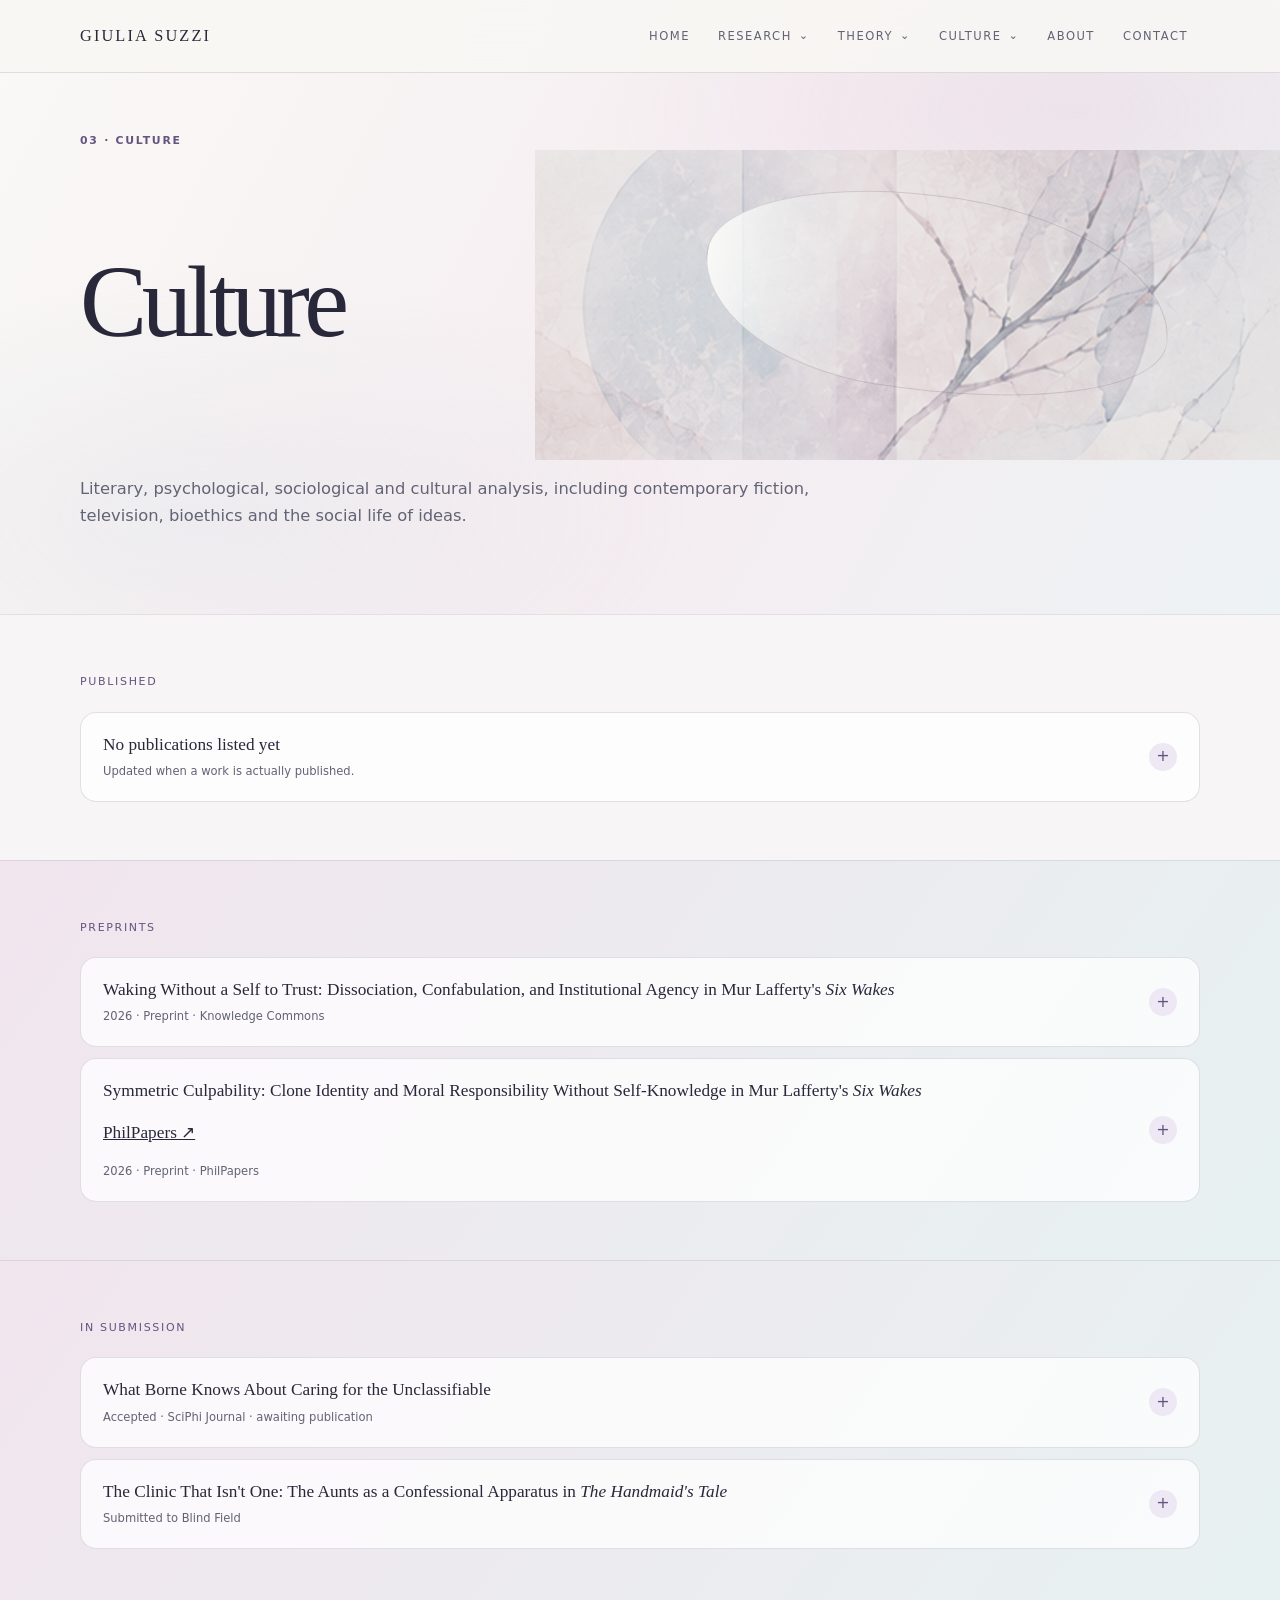
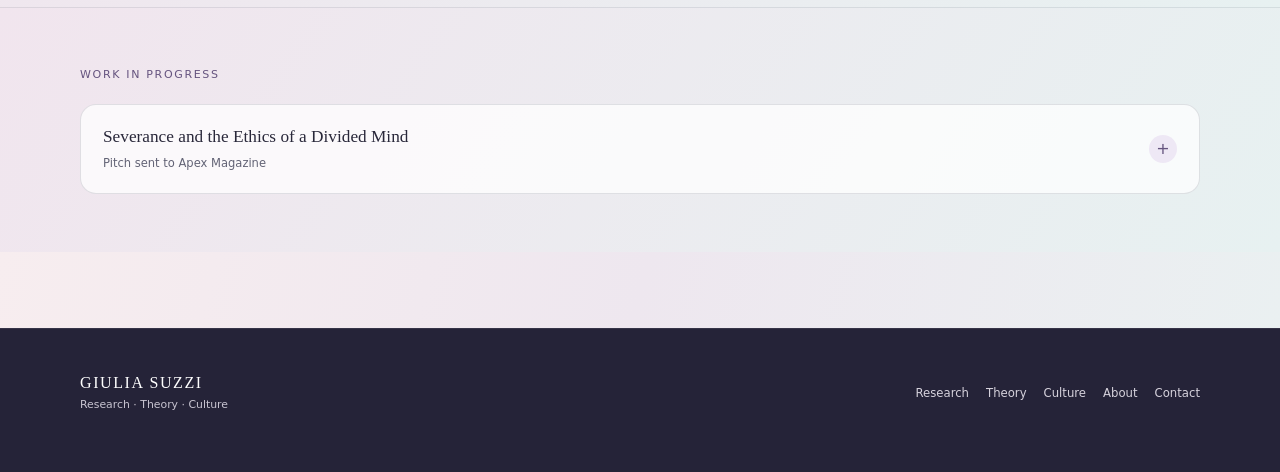
==== commit 81cbe485: "Add files via upload" ====
--- a/culture.html
+++ b/culture.html
@@ -3,5 +3,5 @@
 <div class="nav-item"><a class="nav-button" href="research.html">RESEARCH <span class="arrow">⌄</span></a><div class="dropdown"><div class="label">Research</div><a href="research.html#published">Published</a><a href="research.html#preprints">Preprints</a><a href="research.html#submission">In Submission</a><a href="research.html#progress">Work in Progress</a></div></div>
 <div class="nav-item"><a class="nav-button" href="theory.html">THEORY <span class="arrow">⌄</span></a><div class="dropdown"><div class="label">Theory</div><a href="theory.html#published">Published</a><a href="theory.html#preprints">Preprints</a><a href="theory.html#submission">In Submission</a><a href="theory.html#progress">Work in Progress</a></div></div>
 <div class="nav-item"><a class="nav-button" href="culture.html">CULTURE <span class="arrow">⌄</span></a><div class="dropdown"><div class="label">Culture</div><a href="culture.html#published">Published</a><a href="culture.html#preprints">Preprints</a><a href="culture.html#submission">In Submission</a><a href="culture.html#progress">Work in Progress</a></div></div>
-<a class="nav-home" href="index.html#about">ABOUT</a><a class="nav-home" href="index.html#contact">CONTACT</a></div></div></nav><main><section class="page-hero"><div class="container page-hero-inner"><div class="kicker">03 · Culture</div><div class="section-heading section-culture"><div class="section-heading-copy"><h1 class="page-title">Culture</h1></div><div class="section-motif"><img src="culture-art.png" alt="Abstract pastel botanical editorial artwork"></div></div><p class="page-lead">Literary, psychological, sociological and cultural analysis, including contemporary fiction, television, bioethics and the social life of ideas.</p></div></section><section id="published" class="status-section alt"><div class="container"><div class="status-title">Published</div><div class="cards"><details class="card"><summary><div><div class="card-title">No publications listed yet</div><div class="card-meta">Updated when a work is actually published.</div></div><div class="chevron">+</div></summary><div class="card-body"><p>Accepted work remains in In Submission until it is actually published.</p></div></details></div></div></section><section id="preprints" class="status-section culture-band"><div class="container"><div class="status-title">Preprints</div><div class="cards"><details class="card"><summary><div><div class="card-title">Waking Without a Self to Trust: Dissociation, Confabulation, and Institutional Agency in Mur Lafferty's <i>Six Wakes</i></div><div class="card-meta">2026 · Preprint · Knowledge Commons</div></div><div class="chevron">+</div></summary><div class="card-body"><div class="tags"><span class="tag">Six Wakes</span><span class="tag">Dissociation</span><span class="tag">Confabulation</span><span class="tag">Psychology</span><span class="tag">Sociology</span></div><p>A cultural and psychological reading of dissociation, confabulation and institutional agency in Mur Lafferty's Six Wakes.</p><div class="actions"><a class="btn primary" href="https://doi.org/10.17613/OTJEZ-35028" target="_blank" rel="noopener">DOI / Preprint</a></div></div></details><details class="card"><summary><div><div class="card-title">Symmetric Culpability: Clone Identity and Moral Responsibility Without Self-Knowledge in Mur Lafferty's <i>Six Wakes</i><p class="work-link"><a href="https://philpapers.org/rec/SUZSCC" target="_blank" rel="noopener">PhilPapers ↗</a></p>
+<a class="nav-home" href="index.html#about">ABOUT</a><a class="nav-home" href="index.html#contact">CONTACT</a></div></div></nav><main><section class="page-hero"><div class="container page-hero-inner"><div class="kicker">03 · Culture</div><div class="section-heading section-culture"><div class="section-heading-copy"><h1 class="page-title">Culture</h1></div><div class="section-motif"><img src="culture-art.png" alt="Pink and blue abstract editorial artwork"></div></div><p class="page-lead">Literary, psychological, sociological and cultural analysis, including contemporary fiction, television, bioethics and the social life of ideas.</p></div></section><section id="published" class="status-section alt"><div class="container"><div class="status-title">Published</div><div class="cards"><details class="card"><summary><div><div class="card-title">No publications listed yet</div><div class="card-meta">Updated when a work is actually published.</div></div><div class="chevron">+</div></summary><div class="card-body"><p>Accepted work remains in In Submission until it is actually published.</p></div></details></div></div></section><section id="preprints" class="status-section culture-band"><div class="container"><div class="status-title">Preprints</div><div class="cards"><details class="card"><summary><div><div class="card-title">Waking Without a Self to Trust: Dissociation, Confabulation, and Institutional Agency in Mur Lafferty's <i>Six Wakes</i></div><div class="card-meta">2026 · Preprint · Knowledge Commons</div></div><div class="chevron">+</div></summary><div class="card-body"><div class="tags"><span class="tag">Six Wakes</span><span class="tag">Dissociation</span><span class="tag">Confabulation</span><span class="tag">Psychology</span><span class="tag">Sociology</span></div><p>A cultural and psychological reading of dissociation, confabulation and institutional agency in Mur Lafferty's Six Wakes.</p><div class="actions"><a class="btn primary" href="https://doi.org/10.17613/OTJEZ-35028" target="_blank" rel="noopener">DOI / Preprint</a></div></div></details><details class="card"><summary><div><div class="card-title">Symmetric Culpability: Clone Identity and Moral Responsibility Without Self-Knowledge in Mur Lafferty's <i>Six Wakes</i><p class="work-link"><a href="https://philpapers.org/rec/SUZSCC" target="_blank" rel="noopener">PhilPapers ↗</a></p>
 </div><div class="card-meta">2026 · Preprint · PhilPapers</div></div><div class="chevron">+</div></summary><div class="card-body"><div class="tags"><span class="tag">Six Wakes</span><span class="tag">Identity</span><span class="tag">Moral Responsibility</span><span class="tag">Psychology</span></div><p>A reading of clone identity and moral responsibility where self-knowledge cannot provide the usual basis for individual culpability.</p></div></details></div></div></section><section id="submission" class="status-section culture-band"><div class="container"><div class="status-title">In Submission</div><div class="cards"><details class="card"><summary><div><div class="card-title">What Borne Knows About Caring for the Unclassifiable</div><div class="card-meta">Accepted · SciPhi Journal · awaiting publication</div></div><div class="chevron">+</div></summary><div class="card-body"><div class="tags"><span class="tag">Borne</span><span class="tag">Care</span><span class="tag">Nonhuman</span><span class="tag">Classification</span></div><p>An examination of care and classification through Borne, focusing on Rachel's relation to a nonhuman and difficult-to-classify being.</p></div></details><details class="card"><summary><div><div class="card-title">The Clinic That Isn't One: The Aunts as a Confessional Apparatus in <i>The Handmaid's Tale</i></div><div class="card-meta">Submitted to Blind Field</div></div><div class="chevron">+</div></summary><div class="card-body"><div class="tags"><span class="tag">The Handmaid's Tale</span><span class="tag">Confession</span><span class="tag">Surveillance</span><span class="tag">Psychology</span><span class="tag">Language</span></div><p>A psychological, sociological and linguistic reading of Aunt Lydia, pseudo-care, confession, testimony, surveillance, guilt and internalized policing.</p></div></details></div></div></section><section id="progress" class="status-section culture-band"><div class="container"><div class="status-title">Work in Progress</div><div class="cards"><details class="card"><summary><div><div class="card-title">Severance and the Ethics of a Divided Mind</div><div class="card-meta">Pitch sent to Apex Magazine</div></div><div class="chevron">+</div></summary><div class="card-body"><div class="tags"><span class="tag">Severance</span><span class="tag">Philosophy of Mind</span><span class="tag">Clinical Ethics</span><span class="tag">Psychology</span></div><p>An exploration of divided consciousness, responsibility and agency through a clinical and philosophical reading of Severance.</p></div></details></div></div></section><div class="page-palette-band" aria-hidden="true"></div></main><footer><div class="container footer-inner"><div><div class="footer-name">GIULIA SUZZI</div><div class="footer-sub">Research · Theory · Culture</div></div><div class="footer-links"><a href="research.html">Research</a><a href="theory.html">Theory</a><a href="culture.html">Culture</a><a href="index.html#about">About</a><a href="index.html#contact">Contact</a></div></div></footer><script>document.querySelectorAll('a[href$=".html"],a[href*=".html#"]').forEach(function(link){link.addEventListener('click',function(e){var u=new URL(link.href,location.href);if(u.origin===location.origin&&u.pathname!==location.pathname){e.preventDefault();document.body.classList.add('page-leave');setTimeout(function(){location.href=u.href},200)}})});</script></body></html>
--- a/style.css
+++ b/style.css
@@ -229,3 +229,106 @@
 @media(max-width:560px){
   .section-motif{height:180px;border-radius:18px}
 }
+
+
+/* V6 — supplied artwork, integrated into the hero */
+.page-hero{
+  overflow:hidden;
+}
+.page-hero-inner{
+  position:relative;
+}
+.section-heading{
+  position:relative;
+  display:grid;
+  grid-template-columns:minmax(390px, .82fr) minmax(430px, 1.18fr);
+  align-items:center;
+  gap:10px;
+  min-height:310px;
+}
+.section-heading-copy{
+  position:relative;
+  z-index:3;
+  padding:24px 0 24px;
+}
+.section-motif{
+  position:relative;
+  height:310px;
+  width:calc(100% + 110px);
+  margin-left:-10px;
+  border-radius:0;
+  overflow:hidden;
+  background:transparent !important;
+  opacity:1;
+}
+.section-motif::before{
+  content:"";
+  position:absolute;
+  z-index:2;
+  inset:0;
+  pointer-events:none;
+  background:linear-gradient(90deg,
+    rgba(248,249,247,1) 0%,
+    rgba(248,249,247,.78) 7%,
+    rgba(248,249,247,.30) 22%,
+    rgba(248,249,247,0) 43%);
+}
+.section-motif::after{
+  display:none !important;
+}
+.section-motif img{
+  display:block;
+  width:100%;
+  height:100%;
+  object-fit:cover;
+  object-position:center;
+  border-radius:0;
+  opacity:.78;
+  filter:saturate(.78) contrast(.94);
+}
+
+/* Keep each supplied artwork in its own restrained palette */
+.page-research .section-motif img{
+  opacity:.80;
+  filter:saturate(.76) contrast(.94);
+}
+.page-theory .section-motif img{
+  opacity:.75;
+  filter:saturate(.68) contrast(.93);
+}
+.page-culture .section-motif img{
+  opacity:.70;
+  filter:saturate(.62) contrast(.93);
+}
+
+/* Palette-matched lower strip: color only */
+.page-palette-band{
+  height:76px;
+  margin-top:0;
+}
+.page-research .page-palette-band{
+  background:linear-gradient(105deg,#eef7f8 0%,#dcecf3 48%,#e7eef1 100%);
+}
+.page-theory .page-palette-band{
+  background:linear-gradient(105deg,#f4eef6 0%,#e7e5f0 50%,#efedf3 100%);
+}
+.page-culture .page-palette-band{
+  background:linear-gradient(105deg,#f7edef 0%,#eee7ef 50%,#eaf0f1 100%);
+}
+
+@media(max-width:850px){
+  .section-heading{
+    grid-template-columns:1fr;
+    min-height:0;
+  }
+  .section-heading-copy{padding-bottom:0}
+  .section-motif{
+    height:240px;
+    width:100%;
+    margin-left:0;
+  }
+}
+@media(max-width:560px){
+  .section-motif{height:190px}
+  .page-palette-band{height:58px}
+}
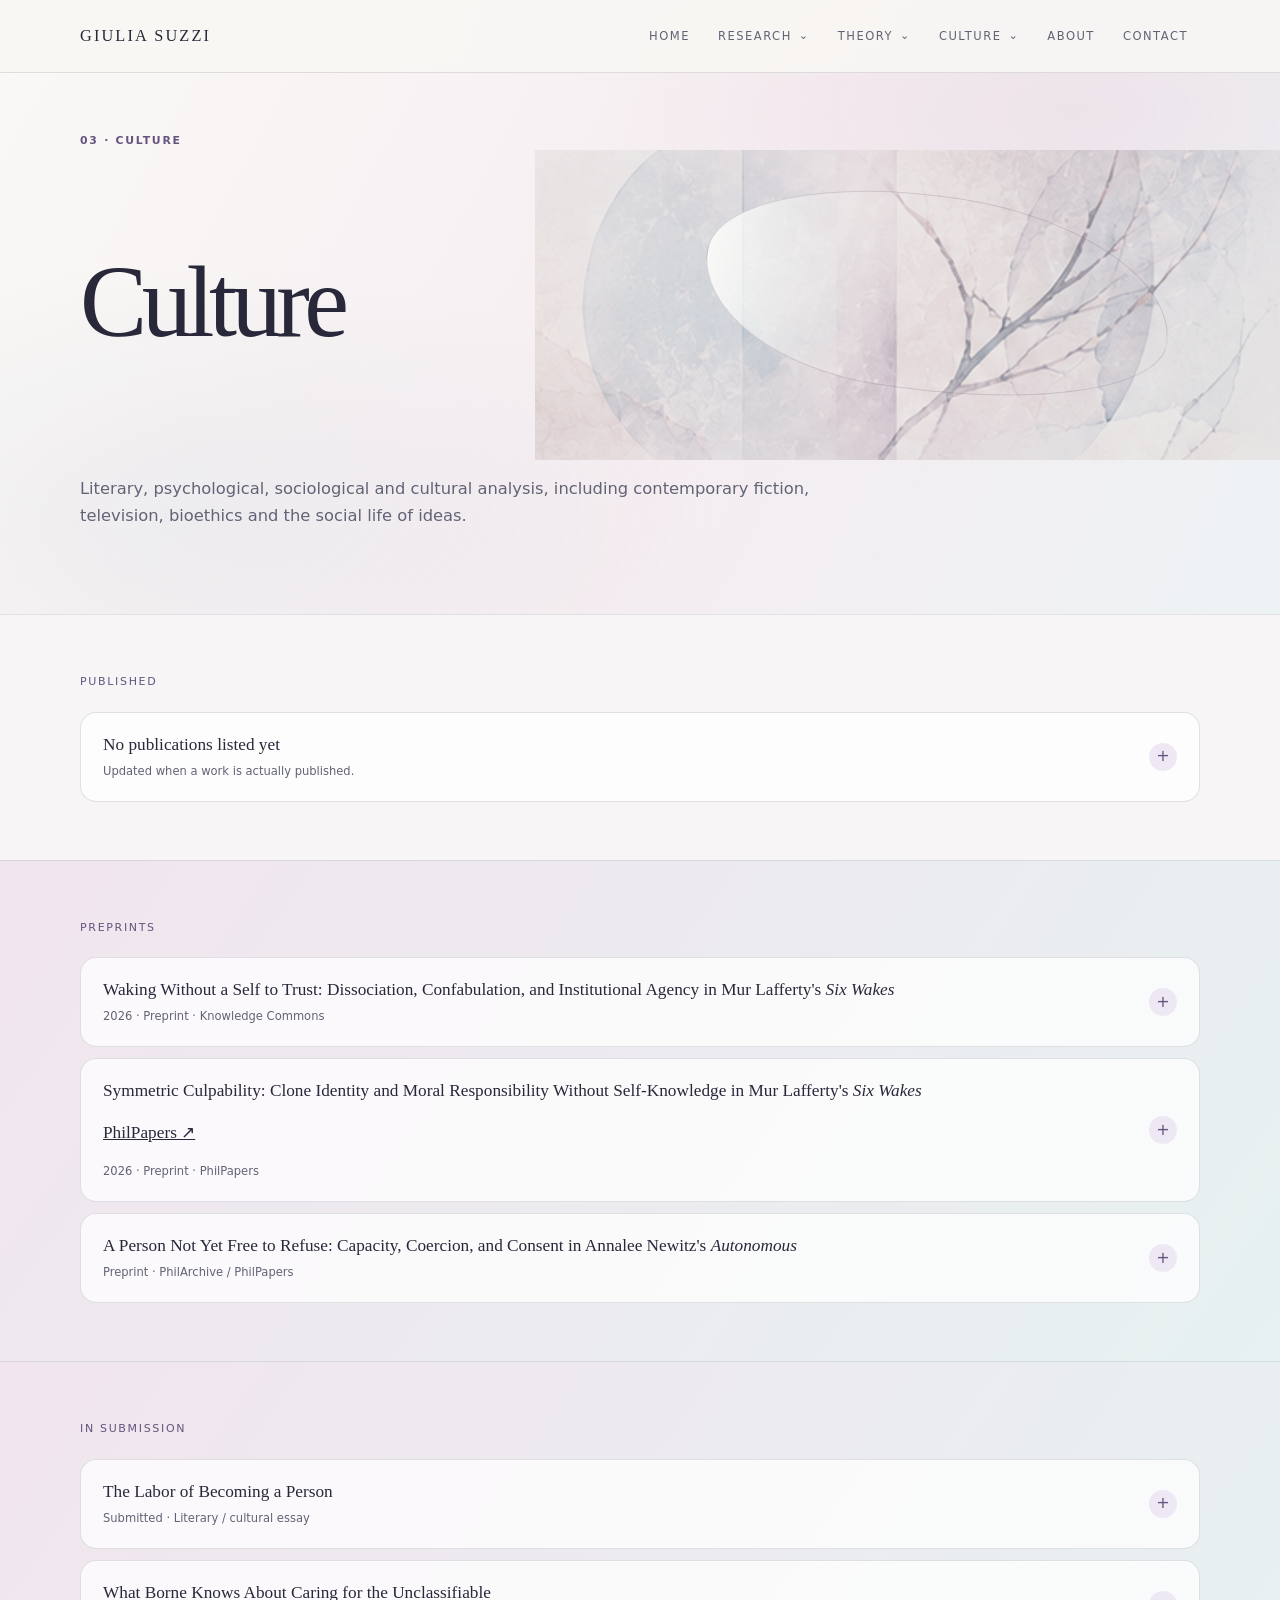
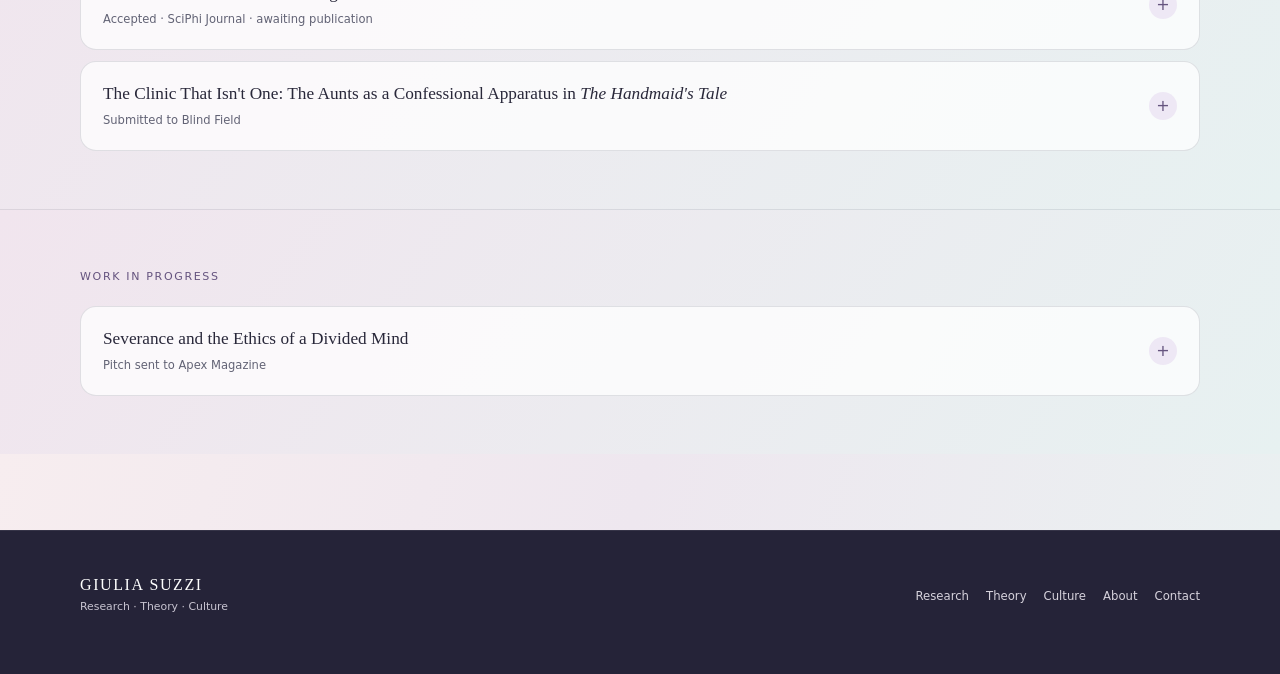
==== commit 61133232: "Add files via upload" ====
--- a/culture.html
+++ b/culture.html
@@ -3,5 +3,6 @@
 <div class="nav-item"><a class="nav-button" href="research.html">RESEARCH <span class="arrow">⌄</span></a><div class="dropdown"><div class="label">Research</div><a href="research.html#published">Published</a><a href="research.html#preprints">Preprints</a><a href="research.html#submission">In Submission</a><a href="research.html#progress">Work in Progress</a></div></div>
 <div class="nav-item"><a class="nav-button" href="theory.html">THEORY <span class="arrow">⌄</span></a><div class="dropdown"><div class="label">Theory</div><a href="theory.html#published">Published</a><a href="theory.html#preprints">Preprints</a><a href="theory.html#submission">In Submission</a><a href="theory.html#progress">Work in Progress</a></div></div>
 <div class="nav-item"><a class="nav-button" href="culture.html">CULTURE <span class="arrow">⌄</span></a><div class="dropdown"><div class="label">Culture</div><a href="culture.html#published">Published</a><a href="culture.html#preprints">Preprints</a><a href="culture.html#submission">In Submission</a><a href="culture.html#progress">Work in Progress</a></div></div>
-<a class="nav-home" href="index.html#about">ABOUT</a><a class="nav-home" href="index.html#contact">CONTACT</a></div></div></nav><main><section class="page-hero"><div class="container page-hero-inner"><div class="kicker">03 · Culture</div><div class="section-heading section-culture"><div class="section-heading-copy"><h1 class="page-title">Culture</h1></div><div class="section-motif"><img src="culture-art.png" alt="Pink and blue abstract editorial artwork"></div></div><p class="page-lead">Literary, psychological, sociological and cultural analysis, including contemporary fiction, television, bioethics and the social life of ideas.</p></div></section><section id="published" class="status-section alt"><div class="container"><div class="status-title">Published</div><div class="cards"><details class="card"><summary><div><div class="card-title">No publications listed yet</div><div class="card-meta">Updated when a work is actually published.</div></div><div class="chevron">+</div></summary><div class="card-body"><p>Accepted work remains in In Submission until it is actually published.</p></div></details></div></div></section><section id="preprints" class="status-section culture-band"><div class="container"><div class="status-title">Preprints</div><div class="cards"><details class="card"><summary><div><div class="card-title">Waking Without a Self to Trust: Dissociation, Confabulation, and Institutional Agency in Mur Lafferty's <i>Six Wakes</i></div><div class="card-meta">2026 · Preprint · Knowledge Commons</div></div><div class="chevron">+</div></summary><div class="card-body"><div class="tags"><span class="tag">Six Wakes</span><span class="tag">Dissociation</span><span class="tag">Confabulation</span><span class="tag">Psychology</span><span class="tag">Sociology</span></div><p>A cultural and psychological reading of dissociation, confabulation and institutional agency in Mur Lafferty's Six Wakes.</p><div class="actions"><a class="btn primary" href="https://doi.org/10.17613/OTJEZ-35028" target="_blank" rel="noopener">DOI / Preprint</a></div></div></details><details class="card"><summary><div><div class="card-title">Symmetric Culpability: Clone Identity and Moral Responsibility Without Self-Knowledge in Mur Lafferty's <i>Six Wakes</i><p class="work-link"><a href="https://philpapers.org/rec/SUZSCC" target="_blank" rel="noopener">PhilPapers ↗</a></p>
-</div><div class="card-meta">2026 · Preprint · PhilPapers</div></div><div class="chevron">+</div></summary><div class="card-body"><div class="tags"><span class="tag">Six Wakes</span><span class="tag">Identity</span><span class="tag">Moral Responsibility</span><span class="tag">Psychology</span></div><p>A reading of clone identity and moral responsibility where self-knowledge cannot provide the usual basis for individual culpability.</p></div></details></div></div></section><section id="submission" class="status-section culture-band"><div class="container"><div class="status-title">In Submission</div><div class="cards"><details class="card"><summary><div><div class="card-title">What Borne Knows About Caring for the Unclassifiable</div><div class="card-meta">Accepted · SciPhi Journal · awaiting publication</div></div><div class="chevron">+</div></summary><div class="card-body"><div class="tags"><span class="tag">Borne</span><span class="tag">Care</span><span class="tag">Nonhuman</span><span class="tag">Classification</span></div><p>An examination of care and classification through Borne, focusing on Rachel's relation to a nonhuman and difficult-to-classify being.</p></div></details><details class="card"><summary><div><div class="card-title">The Clinic That Isn't One: The Aunts as a Confessional Apparatus in <i>The Handmaid's Tale</i></div><div class="card-meta">Submitted to Blind Field</div></div><div class="chevron">+</div></summary><div class="card-body"><div class="tags"><span class="tag">The Handmaid's Tale</span><span class="tag">Confession</span><span class="tag">Surveillance</span><span class="tag">Psychology</span><span class="tag">Language</span></div><p>A psychological, sociological and linguistic reading of Aunt Lydia, pseudo-care, confession, testimony, surveillance, guilt and internalized policing.</p></div></details></div></div></section><section id="progress" class="status-section culture-band"><div class="container"><div class="status-title">Work in Progress</div><div class="cards"><details class="card"><summary><div><div class="card-title">Severance and the Ethics of a Divided Mind</div><div class="card-meta">Pitch sent to Apex Magazine</div></div><div class="chevron">+</div></summary><div class="card-body"><div class="tags"><span class="tag">Severance</span><span class="tag">Philosophy of Mind</span><span class="tag">Clinical Ethics</span><span class="tag">Psychology</span></div><p>An exploration of divided consciousness, responsibility and agency through a clinical and philosophical reading of Severance.</p></div></details></div></div></section><div class="page-palette-band" aria-hidden="true"></div></main><footer><div class="container footer-inner"><div><div class="footer-name">GIULIA SUZZI</div><div class="footer-sub">Research · Theory · Culture</div></div><div class="footer-links"><a href="research.html">Research</a><a href="theory.html">Theory</a><a href="culture.html">Culture</a><a href="index.html#about">About</a><a href="index.html#contact">Contact</a></div></div></footer><script>document.querySelectorAll('a[href$=".html"],a[href*=".html#"]').forEach(function(link){link.addEventListener('click',function(e){var u=new URL(link.href,location.href);if(u.origin===location.origin&&u.pathname!==location.pathname){e.preventDefault();document.body.classList.add('page-leave');setTimeout(function(){location.href=u.href},200)}})});</script></body></html>+<a class="nav-home" href="index.html#about">ABOUT</a><a class="nav-home" href="index.html#contact">CONTACT</a></div></div></nav><main><section class="page-hero"><div class="container page-hero-inner"><div class="kicker">03 · Culture</div><div class="section-heading section-culture"><div class="section-heading-copy"><h1 class="page-title">Culture</h1></div><div class="section-motif"><img src="culture-art.png" alt="Abstract pastel botanical editorial artwork"></div></div><p class="page-lead">Literary, psychological, sociological and cultural analysis, including contemporary fiction, television, bioethics and the social life of ideas.</p></div></section><section id="published" class="status-section alt"><div class="container"><div class="status-title">Published</div><div class="cards"><details class="card"><summary><div><div class="card-title">No publications listed yet</div><div class="card-meta">Updated when a work is actually published.</div></div><div class="chevron">+</div></summary><div class="card-body"><p>Accepted work remains in In Submission until it is actually published.</p></div></details></div></div></section><section id="preprints" class="status-section culture-band"><div class="container"><div class="status-title">Preprints</div><div class="cards"><details class="card"><summary><div><div class="card-title">Waking Without a Self to Trust: Dissociation, Confabulation, and Institutional Agency in Mur Lafferty's <i>Six Wakes</i></div><div class="card-meta">2026 · Preprint · Knowledge Commons</div></div><div class="chevron">+</div></summary><div class="card-body"><div class="tags"><span class="tag">Six Wakes</span><span class="tag">Dissociation</span><span class="tag">Confabulation</span><span class="tag">Psychology</span><span class="tag">Sociology</span></div><p>A cultural and psychological reading of dissociation, confabulation and institutional agency in Mur Lafferty's Six Wakes.</p><div class="actions"><a class="btn primary" href="https://doi.org/10.17613/OTJEZ-35028" target="_blank" rel="noopener">DOI / Preprint</a></div></div></details><details class="card"><summary><div><div class="card-title">Symmetric Culpability: Clone Identity and Moral Responsibility Without Self-Knowledge in Mur Lafferty's <i>Six Wakes</i><p class="work-link"><a href="https://philpapers.org/rec/SUZSCC" target="_blank" rel="noopener">PhilPapers ↗</a></p>
+</div><div class="card-meta">2026 · Preprint · PhilPapers</div></div><div class="chevron">+</div></summary><div class="card-body"><div class="tags"><span class="tag">Six Wakes</span><span class="tag">Identity</span><span class="tag">Moral Responsibility</span><span class="tag">Psychology</span></div><p>A reading of clone identity and moral responsibility where self-knowledge cannot provide the usual basis for individual culpability.</p></div></details><details class="card" id="a-person-not-yet-free-to-refuse"><summary><div><div class="card-title">A Person Not Yet Free to Refuse: Capacity, Coercion, and Consent in Annalee Newitz's <i>Autonomous</i></div><div class="card-meta">Preprint · PhilArchive / PhilPapers</div></div><div class="chevron">+</div></summary><div class="card-body"><div class="tags"><span class="tag">Autonomous</span><span class="tag">Consent</span><span class="tag">Coercion</span><span class="tag">Capacity</span><span class="tag">Personhood</span></div><p>A philosophical-literary analysis of capacity, coercion and consent through Annalee Newitz's <i>Autonomous</i>, focusing on the conditions under which a person can meaningfully refuse.</p><div class="actions"><a class="btn primary" href="https://philpapers.org/rec/SUZAPN" target="_blank" rel="noopener">PhilPapers ↗</a></div></div></details></div></div></section><section id="submission" class="status-section culture-band"><div class="container"><div class="status-title">In Submission</div><div class="cards"><details class="card" id="the-labor-of-becoming-a-person"><summary><div><div class="card-title">The Labor of Becoming a Person</div><div class="card-meta">Submitted · Literary / cultural essay</div></div><div class="chevron">+</div></summary><div class="card-body"><div class="tags"><span class="tag">Autonomous</span><span class="tag">Personhood</span><span class="tag">Consent</span><span class="tag">Agency</span><span class="tag">Literary Analysis</span></div><p>An essay examining personhood, autonomy and the labor of becoming a recognized person through Paladin in Annalee Newitz's <i>Autonomous</i>.</p></div></details><details class="card"><summary><div><div class="card-title">What Borne Knows About Caring for the Unclassifiable</div><div class="card-meta">Accepted · SciPhi Journal · awaiting publication</div></div><div class="chevron">+</div></summary><div class="card-body"><div class="tags"><span class="tag">Borne</span><span class="tag">Care</span><span class="tag">Nonhuman</span><span class="tag">Classification</span></div><p>An examination of care and classification through Borne, focusing on Rachel's relation to a nonhuman and difficult-to-classify being.</p></div></details><details class="card"><summary><div><div class="card-title">The Clinic That Isn't One: The Aunts as a Confessional Apparatus in <i>The Handmaid's Tale</i></div><div class="card-meta">Submitted to Blind Field</div></div><div class="chevron">+</div></summary><div class="card-body"><div class="tags"><span class="tag">The Handmaid's Tale</span><span class="tag">Confession</span><span class="tag">Surveillance</span><span class="tag">Psychology</span><span class="tag">Language</span></div><p>A psychological, sociological and linguistic reading of Aunt Lydia, pseudo-care, confession, testimony, surveillance, guilt and internalized policing.</p></div></details></div></div></section><section id="progress" class="status-section culture-band"><div class="container"><div class="status-title">Work in Progress</div><div class="cards"><details class="card"><summary><div><div class="card-title">Severance and the Ethics of a Divided Mind</div><div class="card-meta">Pitch sent to Apex Magazine</div></div><div class="chevron">+</div></summary><div class="card-body"><div class="tags"><span class="tag">Severance</span><span class="tag">Philosophy of Mind</span><span class="tag">Clinical Ethics</span><span class="tag">Psychology</span></div><p>An exploration of divided consciousness, responsibility and agency through a clinical and philosophical reading of Severance.</p></div></details></div></div></section><div class="page-palette-band" aria-hidden="true"></div></main><footer><div class="container footer-inner"><div><div class="footer-name">GIULIA SUZZI</div><div class="footer-sub">Research · Theory · Culture</div></div><div class="footer-links"><a href="research.html">Research</a><a href="theory.html">Theory</a><a href="culture.html">Culture</a><a href="index.html#about">About</a><a href="index.html#contact">Contact</a></div></div></footer><script>document.querySelectorAll('a[href$=".html"],a[href*=".html#"]').forEach(function(link){link.addEventListener('click',function(e){var u=new URL(link.href,location.href);if(u.origin===location.origin&&u.pathname!==location.pathname){e.preventDefault();document.body.classList.add('page-leave');setTimeout(function(){location.href=u.href},200)}})});function openCardFromHash(){const id=location.hash.slice(1);if(!id)return;const card=document.getElementById(id);if(card&&card.tagName.toLowerCase()==="details"){card.open=true;setTimeout(()=>card.scrollIntoView({behavior:"smooth",block:"center"}),80)}}
+openCardFromHash();window.addEventListener("hashchange",openCardFromHash);</script></body></html>
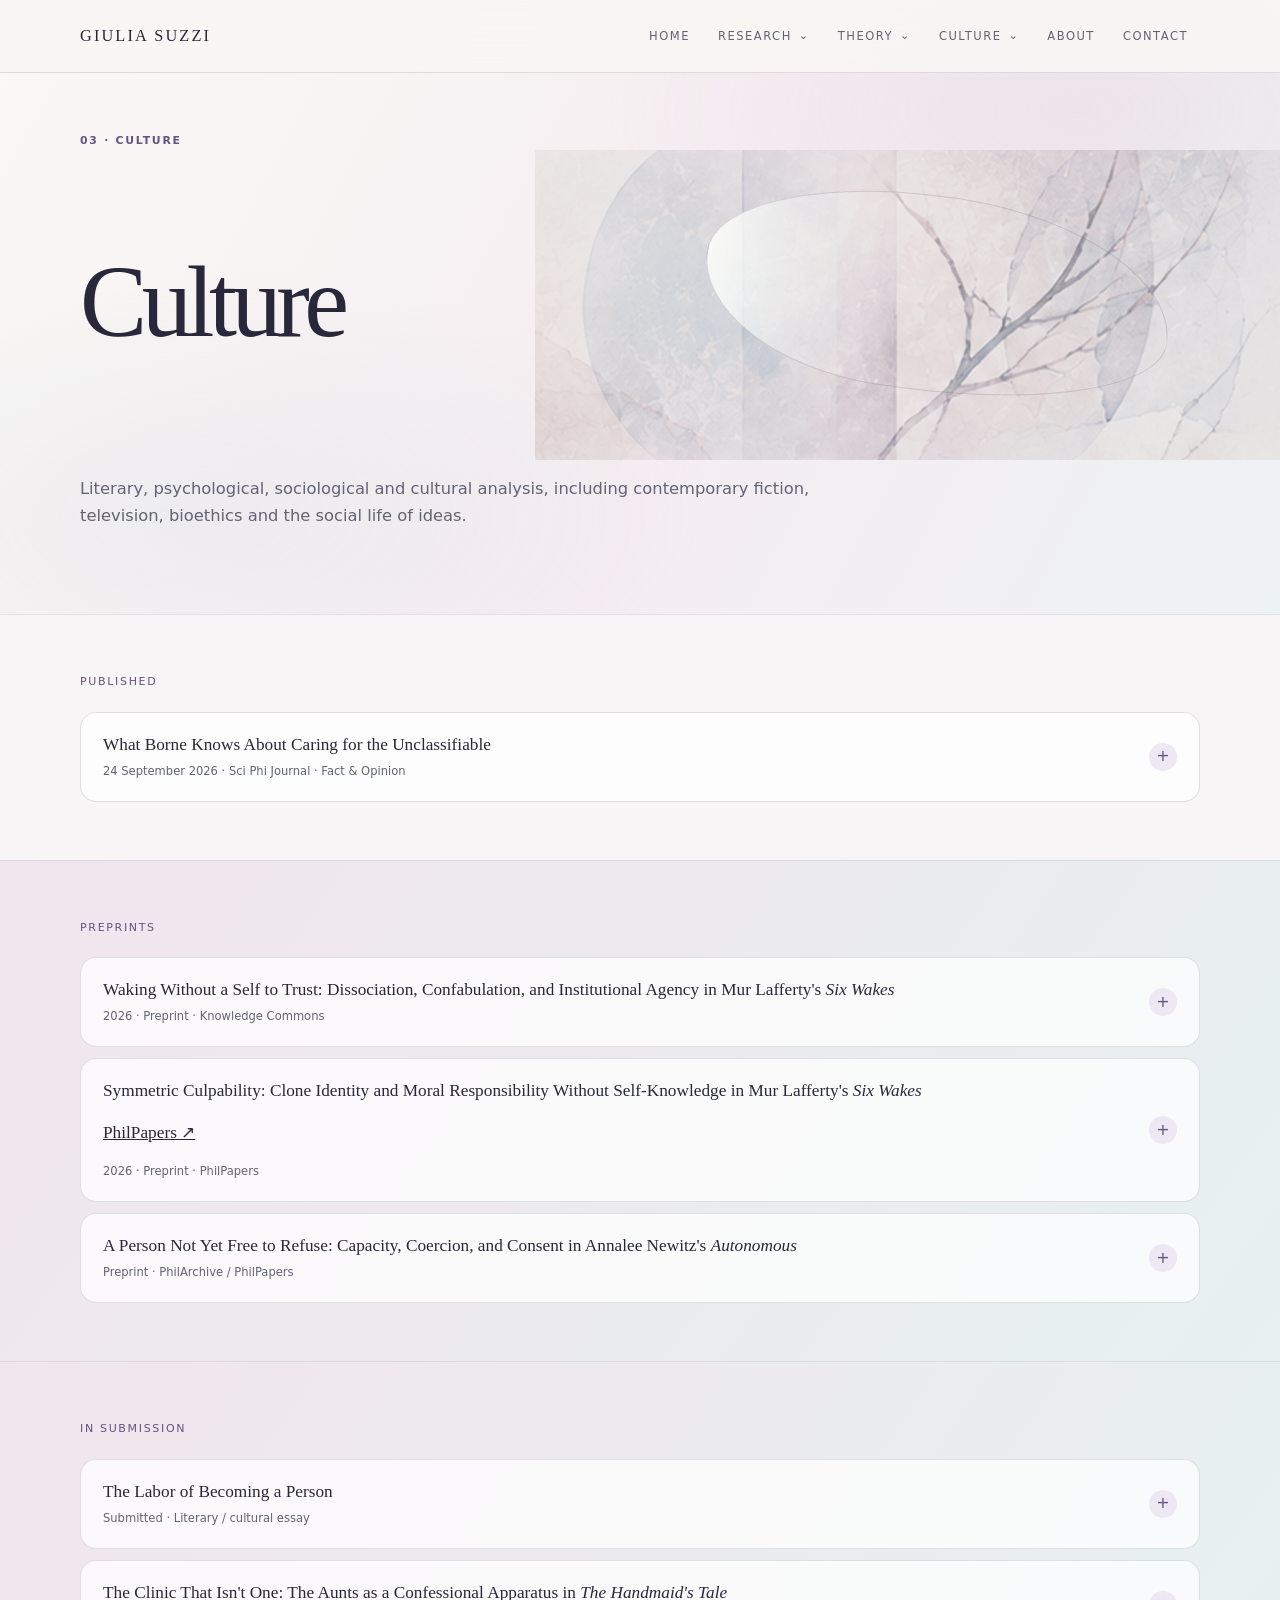
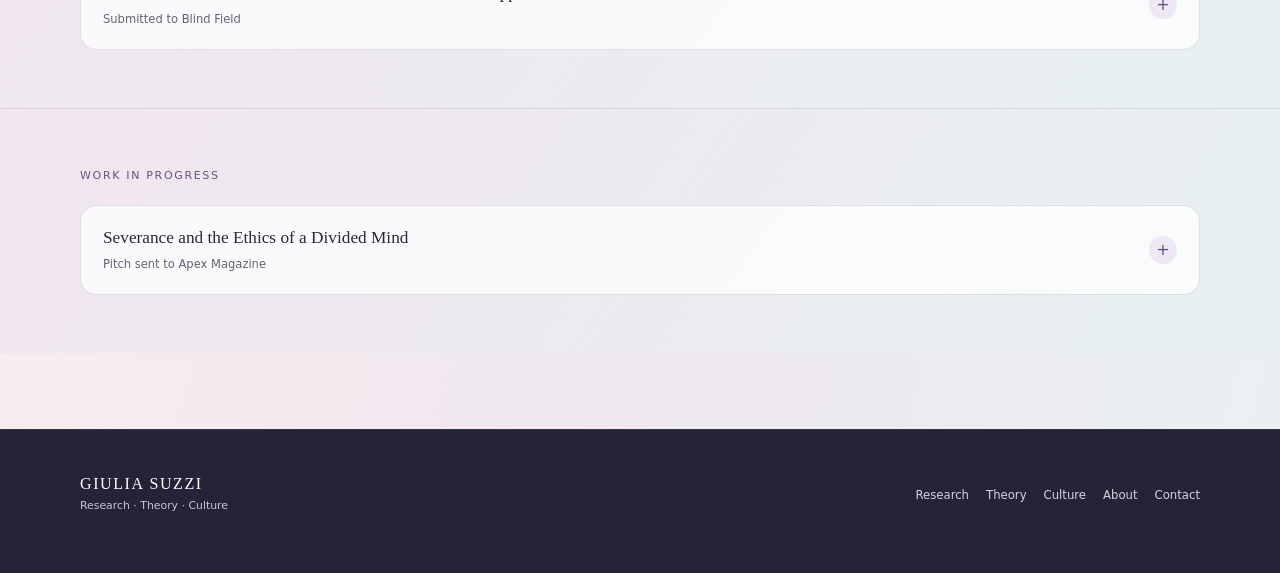
==== commit 9e9a33ea: "Add files via upload" ====
--- a/culture.html
+++ b/culture.html
@@ -3,6 +3,6 @@
 <div class="nav-item"><a class="nav-button" href="research.html">RESEARCH <span class="arrow">⌄</span></a><div class="dropdown"><div class="label">Research</div><a href="research.html#published">Published</a><a href="research.html#preprints">Preprints</a><a href="research.html#submission">In Submission</a><a href="research.html#progress">Work in Progress</a></div></div>
 <div class="nav-item"><a class="nav-button" href="theory.html">THEORY <span class="arrow">⌄</span></a><div class="dropdown"><div class="label">Theory</div><a href="theory.html#published">Published</a><a href="theory.html#preprints">Preprints</a><a href="theory.html#submission">In Submission</a><a href="theory.html#progress">Work in Progress</a></div></div>
 <div class="nav-item"><a class="nav-button" href="culture.html">CULTURE <span class="arrow">⌄</span></a><div class="dropdown"><div class="label">Culture</div><a href="culture.html#published">Published</a><a href="culture.html#preprints">Preprints</a><a href="culture.html#submission">In Submission</a><a href="culture.html#progress">Work in Progress</a></div></div>
-<a class="nav-home" href="index.html#about">ABOUT</a><a class="nav-home" href="index.html#contact">CONTACT</a></div></div></nav><main><section class="page-hero"><div class="container page-hero-inner"><div class="kicker">03 · Culture</div><div class="section-heading section-culture"><div class="section-heading-copy"><h1 class="page-title">Culture</h1></div><div class="section-motif"><img src="culture-art.png" alt="Abstract pastel botanical editorial artwork"></div></div><p class="page-lead">Literary, psychological, sociological and cultural analysis, including contemporary fiction, television, bioethics and the social life of ideas.</p></div></section><section id="published" class="status-section alt"><div class="container"><div class="status-title">Published</div><div class="cards"><details class="card"><summary><div><div class="card-title">No publications listed yet</div><div class="card-meta">Updated when a work is actually published.</div></div><div class="chevron">+</div></summary><div class="card-body"><p>Accepted work remains in In Submission until it is actually published.</p></div></details></div></div></section><section id="preprints" class="status-section culture-band"><div class="container"><div class="status-title">Preprints</div><div class="cards"><details class="card"><summary><div><div class="card-title">Waking Without a Self to Trust: Dissociation, Confabulation, and Institutional Agency in Mur Lafferty's <i>Six Wakes</i></div><div class="card-meta">2026 · Preprint · Knowledge Commons</div></div><div class="chevron">+</div></summary><div class="card-body"><div class="tags"><span class="tag">Six Wakes</span><span class="tag">Dissociation</span><span class="tag">Confabulation</span><span class="tag">Psychology</span><span class="tag">Sociology</span></div><p>A cultural and psychological reading of dissociation, confabulation and institutional agency in Mur Lafferty's Six Wakes.</p><div class="actions"><a class="btn primary" href="https://doi.org/10.17613/OTJEZ-35028" target="_blank" rel="noopener">DOI / Preprint</a></div></div></details><details class="card"><summary><div><div class="card-title">Symmetric Culpability: Clone Identity and Moral Responsibility Without Self-Knowledge in Mur Lafferty's <i>Six Wakes</i><p class="work-link"><a href="https://philpapers.org/rec/SUZSCC" target="_blank" rel="noopener">PhilPapers ↗</a></p>
-</div><div class="card-meta">2026 · Preprint · PhilPapers</div></div><div class="chevron">+</div></summary><div class="card-body"><div class="tags"><span class="tag">Six Wakes</span><span class="tag">Identity</span><span class="tag">Moral Responsibility</span><span class="tag">Psychology</span></div><p>A reading of clone identity and moral responsibility where self-knowledge cannot provide the usual basis for individual culpability.</p></div></details><details class="card" id="a-person-not-yet-free-to-refuse"><summary><div><div class="card-title">A Person Not Yet Free to Refuse: Capacity, Coercion, and Consent in Annalee Newitz's <i>Autonomous</i></div><div class="card-meta">Preprint · PhilArchive / PhilPapers</div></div><div class="chevron">+</div></summary><div class="card-body"><div class="tags"><span class="tag">Autonomous</span><span class="tag">Consent</span><span class="tag">Coercion</span><span class="tag">Capacity</span><span class="tag">Personhood</span></div><p>A philosophical-literary analysis of capacity, coercion and consent through Annalee Newitz's <i>Autonomous</i>, focusing on the conditions under which a person can meaningfully refuse.</p><div class="actions"><a class="btn primary" href="https://philpapers.org/rec/SUZAPN" target="_blank" rel="noopener">PhilPapers ↗</a></div></div></details></div></div></section><section id="submission" class="status-section culture-band"><div class="container"><div class="status-title">In Submission</div><div class="cards"><details class="card" id="the-labor-of-becoming-a-person"><summary><div><div class="card-title">The Labor of Becoming a Person</div><div class="card-meta">Submitted · Literary / cultural essay</div></div><div class="chevron">+</div></summary><div class="card-body"><div class="tags"><span class="tag">Autonomous</span><span class="tag">Personhood</span><span class="tag">Consent</span><span class="tag">Agency</span><span class="tag">Literary Analysis</span></div><p>An essay examining personhood, autonomy and the labor of becoming a recognized person through Paladin in Annalee Newitz's <i>Autonomous</i>.</p></div></details><details class="card"><summary><div><div class="card-title">What Borne Knows About Caring for the Unclassifiable</div><div class="card-meta">Accepted · SciPhi Journal · awaiting publication</div></div><div class="chevron">+</div></summary><div class="card-body"><div class="tags"><span class="tag">Borne</span><span class="tag">Care</span><span class="tag">Nonhuman</span><span class="tag">Classification</span></div><p>An examination of care and classification through Borne, focusing on Rachel's relation to a nonhuman and difficult-to-classify being.</p></div></details><details class="card"><summary><div><div class="card-title">The Clinic That Isn't One: The Aunts as a Confessional Apparatus in <i>The Handmaid's Tale</i></div><div class="card-meta">Submitted to Blind Field</div></div><div class="chevron">+</div></summary><div class="card-body"><div class="tags"><span class="tag">The Handmaid's Tale</span><span class="tag">Confession</span><span class="tag">Surveillance</span><span class="tag">Psychology</span><span class="tag">Language</span></div><p>A psychological, sociological and linguistic reading of Aunt Lydia, pseudo-care, confession, testimony, surveillance, guilt and internalized policing.</p></div></details></div></div></section><section id="progress" class="status-section culture-band"><div class="container"><div class="status-title">Work in Progress</div><div class="cards"><details class="card"><summary><div><div class="card-title">Severance and the Ethics of a Divided Mind</div><div class="card-meta">Pitch sent to Apex Magazine</div></div><div class="chevron">+</div></summary><div class="card-body"><div class="tags"><span class="tag">Severance</span><span class="tag">Philosophy of Mind</span><span class="tag">Clinical Ethics</span><span class="tag">Psychology</span></div><p>An exploration of divided consciousness, responsibility and agency through a clinical and philosophical reading of Severance.</p></div></details></div></div></section><div class="page-palette-band" aria-hidden="true"></div></main><footer><div class="container footer-inner"><div><div class="footer-name">GIULIA SUZZI</div><div class="footer-sub">Research · Theory · Culture</div></div><div class="footer-links"><a href="research.html">Research</a><a href="theory.html">Theory</a><a href="culture.html">Culture</a><a href="index.html#about">About</a><a href="index.html#contact">Contact</a></div></div></footer><script>document.querySelectorAll('a[href$=".html"],a[href*=".html#"]').forEach(function(link){link.addEventListener('click',function(e){var u=new URL(link.href,location.href);if(u.origin===location.origin&&u.pathname!==location.pathname){e.preventDefault();document.body.classList.add('page-leave');setTimeout(function(){location.href=u.href},200)}})});function openCardFromHash(){const id=location.hash.slice(1);if(!id)return;const card=document.getElementById(id);if(card&&card.tagName.toLowerCase()==="details"){card.open=true;setTimeout(()=>card.scrollIntoView({behavior:"smooth",block:"center"}),80)}}
+<a class="nav-home" href="index.html#about">ABOUT</a><a class="nav-home" href="index.html#contact">CONTACT</a></div></div></nav><main><section class="page-hero"><div class="container page-hero-inner"><div class="kicker">03 · Culture</div><div class="section-heading section-culture"><div class="section-heading-copy"><h1 class="page-title">Culture</h1></div><div class="section-motif"><img src="culture-art.png" alt="Abstract pastel botanical editorial artwork"></div></div><p class="page-lead">Literary, psychological, sociological and cultural analysis, including contemporary fiction, television, bioethics and the social life of ideas.</p></div></section><section id="published" class="status-section alt"><div class="container"><div class="status-title">Published</div><div class="cards"><details class="card" id="what-borne-knows"><summary><div><div class="card-title">What Borne Knows About Caring for the Unclassifiable</div><div class="card-meta">24 September 2026 · Sci Phi Journal · Fact &amp; Opinion</div></div><div class="chevron">+</div></summary><div class="card-body"><div class="tags"><span class="tag">Borne</span><span class="tag">Care</span><span class="tag">Nonhuman</span><span class="tag">Personhood</span><span class="tag">Philosophy of Literature</span></div><p>A philosophical exploration of care, personhood and moral attention through Jeff VanderMeer's <i>Borne</i>, focusing on what we owe to beings whose status remains fundamentally difficult to classify.</p><div class="actions"><a class="btn primary" href="https://www.sciphijournal.org/index.php/2026/09/24/what-borne-knows-about-caring-for-the-unclassifiable/" target="_blank" rel="noopener">Read on Sci Phi Journal ↗</a></div></div></details></div></div></section><section id="preprints" class="status-section culture-band"><div class="container"><div class="status-title">Preprints</div><div class="cards"><details class="card"><summary><div><div class="card-title">Waking Without a Self to Trust: Dissociation, Confabulation, and Institutional Agency in Mur Lafferty's <i>Six Wakes</i></div><div class="card-meta">2026 · Preprint · Knowledge Commons</div></div><div class="chevron">+</div></summary><div class="card-body"><div class="tags"><span class="tag">Six Wakes</span><span class="tag">Dissociation</span><span class="tag">Confabulation</span><span class="tag">Psychology</span><span class="tag">Sociology</span></div><p>A cultural and psychological reading of dissociation, confabulation and institutional agency in Mur Lafferty's Six Wakes.</p><div class="actions"><a class="btn primary" href="https://doi.org/10.17613/OTJEZ-35028" target="_blank" rel="noopener">DOI / Preprint</a></div></div></details><details class="card"><summary><div><div class="card-title">Symmetric Culpability: Clone Identity and Moral Responsibility Without Self-Knowledge in Mur Lafferty's <i>Six Wakes</i><p class="work-link"><a href="https://philpapers.org/rec/SUZSCC" target="_blank" rel="noopener">PhilPapers ↗</a></p>
+</div><div class="card-meta">2026 · Preprint · PhilPapers</div></div><div class="chevron">+</div></summary><div class="card-body"><div class="tags"><span class="tag">Six Wakes</span><span class="tag">Identity</span><span class="tag">Moral Responsibility</span><span class="tag">Psychology</span></div><p>A reading of clone identity and moral responsibility where self-knowledge cannot provide the usual basis for individual culpability.</p></div></details><details class="card" id="a-person-not-yet-free-to-refuse"><summary><div><div class="card-title">A Person Not Yet Free to Refuse: Capacity, Coercion, and Consent in Annalee Newitz's <i>Autonomous</i></div><div class="card-meta">Preprint · PhilArchive / PhilPapers</div></div><div class="chevron">+</div></summary><div class="card-body"><div class="tags"><span class="tag">Autonomous</span><span class="tag">Consent</span><span class="tag">Coercion</span><span class="tag">Capacity</span><span class="tag">Personhood</span></div><p>A philosophical-literary analysis of capacity, coercion and consent through Annalee Newitz's <i>Autonomous</i>, focusing on the conditions under which a person can meaningfully refuse.</p><div class="actions"><a class="btn primary" href="https://philpapers.org/rec/SUZAPN" target="_blank" rel="noopener">PhilPapers ↗</a></div></div></details></div></div></section><section id="submission" class="status-section culture-band"><div class="container"><div class="status-title">In Submission</div><div class="cards"><details class="card" id="the-labor-of-becoming-a-person"><summary><div><div class="card-title">The Labor of Becoming a Person</div><div class="card-meta">Submitted · Literary / cultural essay</div></div><div class="chevron">+</div></summary><div class="card-body"><div class="tags"><span class="tag">Autonomous</span><span class="tag">Personhood</span><span class="tag">Consent</span><span class="tag">Agency</span><span class="tag">Literary Analysis</span></div><p>An essay examining personhood, autonomy and the labor of becoming a recognized person through Paladin in Annalee Newitz's <i>Autonomous</i>.</p></div></details><details class="card"><summary><div><div class="card-title">The Clinic That Isn't One: The Aunts as a Confessional Apparatus in <i>The Handmaid's Tale</i></div><div class="card-meta">Submitted to Blind Field</div></div><div class="chevron">+</div></summary><div class="card-body"><div class="tags"><span class="tag">The Handmaid's Tale</span><span class="tag">Confession</span><span class="tag">Surveillance</span><span class="tag">Psychology</span><span class="tag">Language</span></div><p>A psychological, sociological and linguistic reading of Aunt Lydia, pseudo-care, confession, testimony, surveillance, guilt and internalized policing.</p></div></details></div></div></section><section id="progress" class="status-section culture-band"><div class="container"><div class="status-title">Work in Progress</div><div class="cards"><details class="card"><summary><div><div class="card-title">Severance and the Ethics of a Divided Mind</div><div class="card-meta">Pitch sent to Apex Magazine</div></div><div class="chevron">+</div></summary><div class="card-body"><div class="tags"><span class="tag">Severance</span><span class="tag">Philosophy of Mind</span><span class="tag">Clinical Ethics</span><span class="tag">Psychology</span></div><p>An exploration of divided consciousness, responsibility and agency through a clinical and philosophical reading of Severance.</p></div></details></div></div></section><div class="page-palette-band" aria-hidden="true"></div></main><footer><div class="container footer-inner"><div><div class="footer-name">GIULIA SUZZI</div><div class="footer-sub">Research · Theory · Culture</div></div><div class="footer-links"><a href="research.html">Research</a><a href="theory.html">Theory</a><a href="culture.html">Culture</a><a href="index.html#about">About</a><a href="index.html#contact">Contact</a></div></div></footer><script>document.querySelectorAll('a[href$=".html"],a[href*=".html#"]').forEach(function(link){link.addEventListener('click',function(e){var u=new URL(link.href,location.href);if(u.origin===location.origin&&u.pathname!==location.pathname){e.preventDefault();document.body.classList.add('page-leave');setTimeout(function(){location.href=u.href},200)}})});function openCardFromHash(){const id=location.hash.slice(1);if(!id)return;const card=document.getElementById(id);if(card&&card.tagName.toLowerCase()==="details"){card.open=true;setTimeout(()=>card.scrollIntoView({behavior:"smooth",block:"center"}),80)}}
 openCardFromHash();window.addEventListener("hashchange",openCardFromHash);</script></body></html>
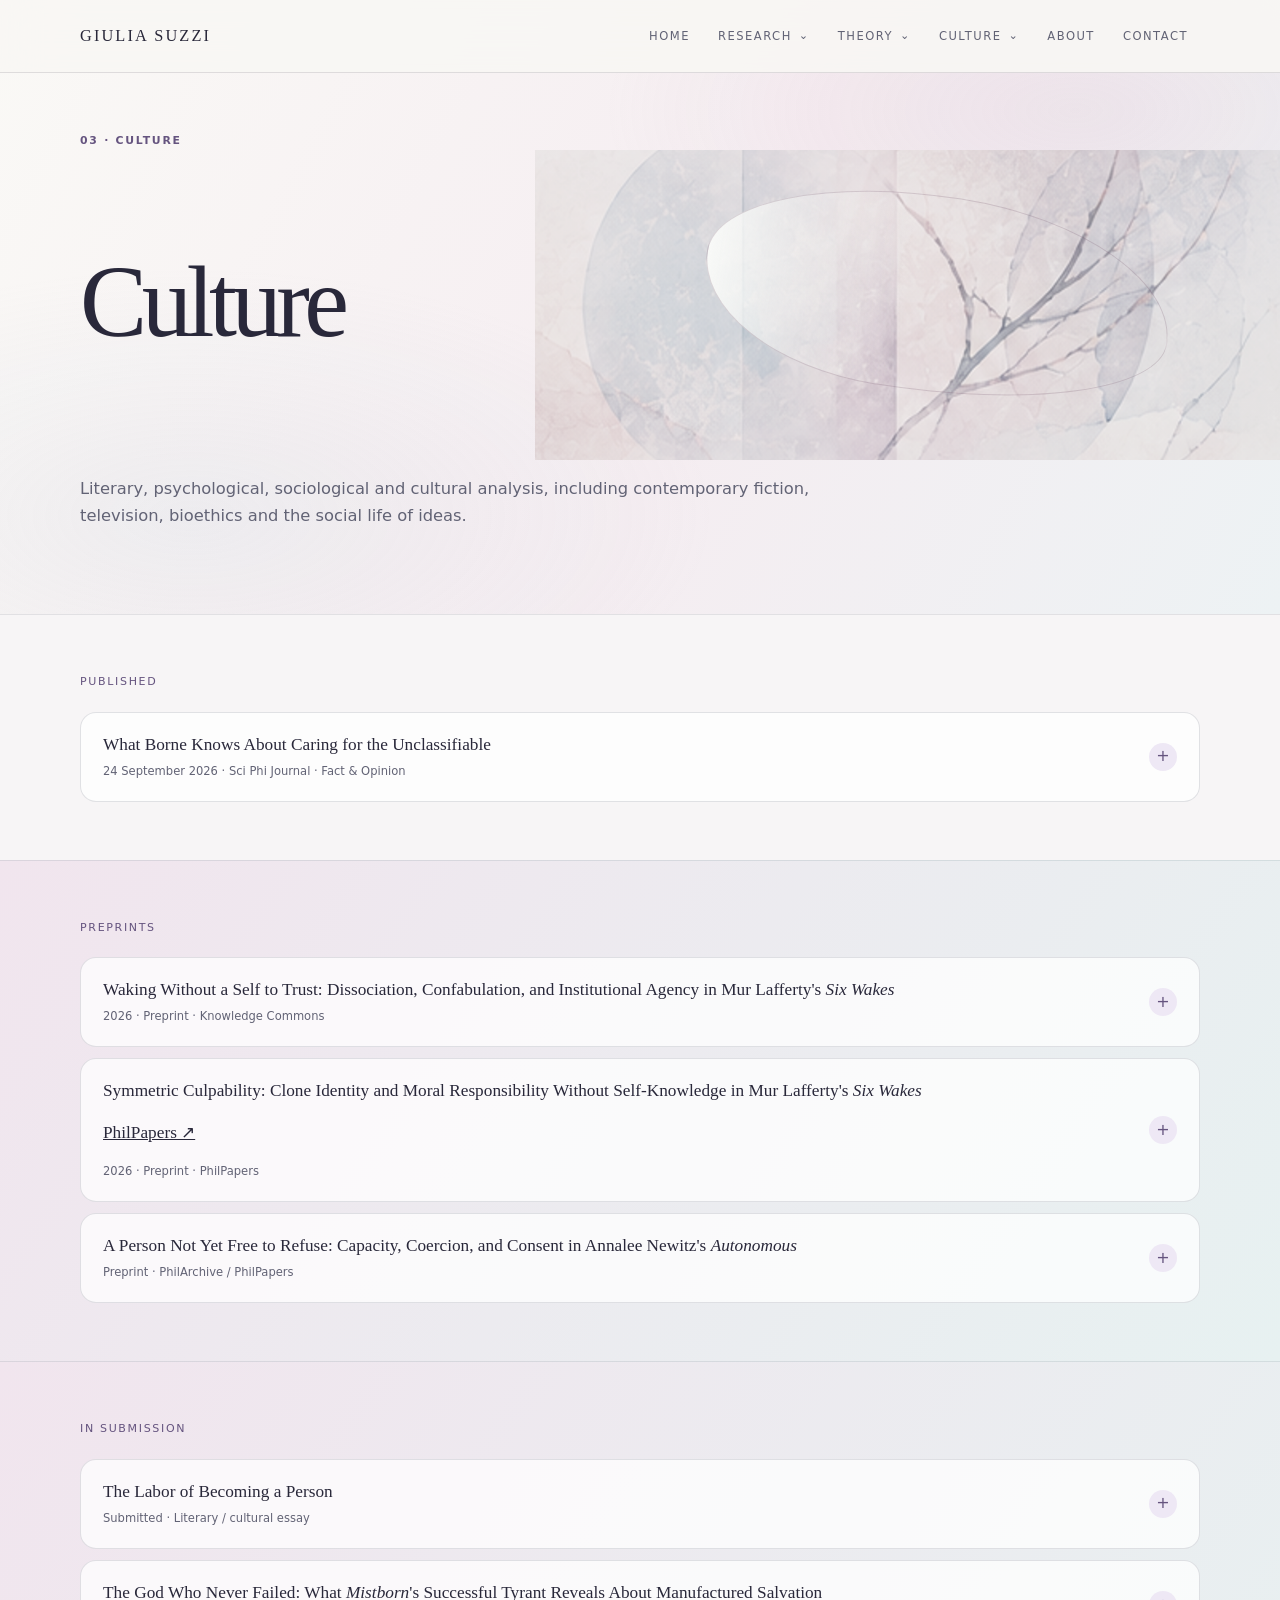
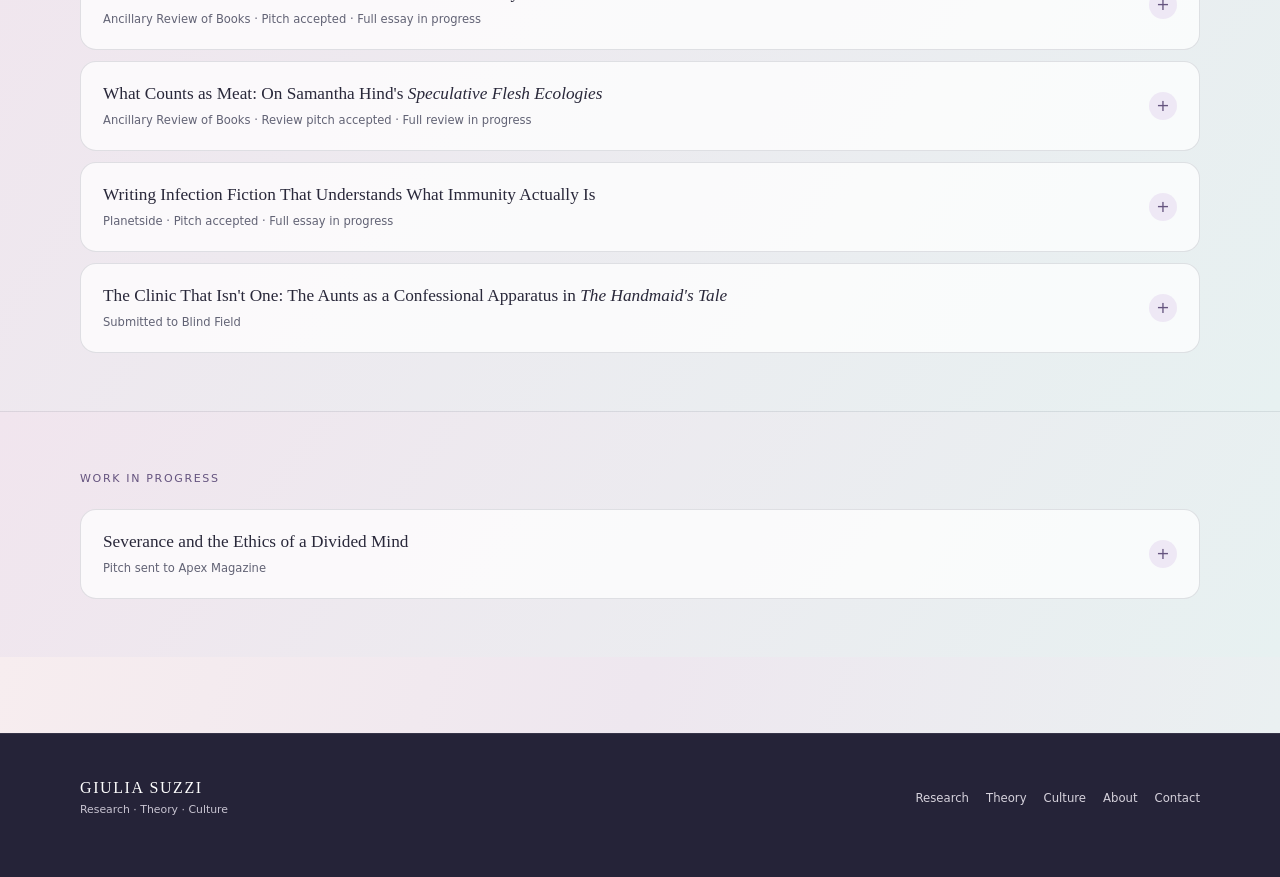
==== commit 91219149: "Add files via upload" ====
--- a/culture.html
+++ b/culture.html
@@ -4,5 +4,5 @@
 <div class="nav-item"><a class="nav-button" href="theory.html">THEORY <span class="arrow">⌄</span></a><div class="dropdown"><div class="label">Theory</div><a href="theory.html#published">Published</a><a href="theory.html#preprints">Preprints</a><a href="theory.html#submission">In Submission</a><a href="theory.html#progress">Work in Progress</a></div></div>
 <div class="nav-item"><a class="nav-button" href="culture.html">CULTURE <span class="arrow">⌄</span></a><div class="dropdown"><div class="label">Culture</div><a href="culture.html#published">Published</a><a href="culture.html#preprints">Preprints</a><a href="culture.html#submission">In Submission</a><a href="culture.html#progress">Work in Progress</a></div></div>
 <a class="nav-home" href="index.html#about">ABOUT</a><a class="nav-home" href="index.html#contact">CONTACT</a></div></div></nav><main><section class="page-hero"><div class="container page-hero-inner"><div class="kicker">03 · Culture</div><div class="section-heading section-culture"><div class="section-heading-copy"><h1 class="page-title">Culture</h1></div><div class="section-motif"><img src="culture-art.png" alt="Abstract pastel botanical editorial artwork"></div></div><p class="page-lead">Literary, psychological, sociological and cultural analysis, including contemporary fiction, television, bioethics and the social life of ideas.</p></div></section><section id="published" class="status-section alt"><div class="container"><div class="status-title">Published</div><div class="cards"><details class="card" id="what-borne-knows"><summary><div><div class="card-title">What Borne Knows About Caring for the Unclassifiable</div><div class="card-meta">24 September 2026 · Sci Phi Journal · Fact &amp; Opinion</div></div><div class="chevron">+</div></summary><div class="card-body"><div class="tags"><span class="tag">Borne</span><span class="tag">Care</span><span class="tag">Nonhuman</span><span class="tag">Personhood</span><span class="tag">Philosophy of Literature</span></div><p>A philosophical exploration of care, personhood and moral attention through Jeff VanderMeer's <i>Borne</i>, focusing on what we owe to beings whose status remains fundamentally difficult to classify.</p><div class="actions"><a class="btn primary" href="https://www.sciphijournal.org/index.php/2026/09/24/what-borne-knows-about-caring-for-the-unclassifiable/" target="_blank" rel="noopener">Read on Sci Phi Journal ↗</a></div></div></details></div></div></section><section id="preprints" class="status-section culture-band"><div class="container"><div class="status-title">Preprints</div><div class="cards"><details class="card"><summary><div><div class="card-title">Waking Without a Self to Trust: Dissociation, Confabulation, and Institutional Agency in Mur Lafferty's <i>Six Wakes</i></div><div class="card-meta">2026 · Preprint · Knowledge Commons</div></div><div class="chevron">+</div></summary><div class="card-body"><div class="tags"><span class="tag">Six Wakes</span><span class="tag">Dissociation</span><span class="tag">Confabulation</span><span class="tag">Psychology</span><span class="tag">Sociology</span></div><p>A cultural and psychological reading of dissociation, confabulation and institutional agency in Mur Lafferty's Six Wakes.</p><div class="actions"><a class="btn primary" href="https://doi.org/10.17613/OTJEZ-35028" target="_blank" rel="noopener">DOI / Preprint</a></div></div></details><details class="card"><summary><div><div class="card-title">Symmetric Culpability: Clone Identity and Moral Responsibility Without Self-Knowledge in Mur Lafferty's <i>Six Wakes</i><p class="work-link"><a href="https://philpapers.org/rec/SUZSCC" target="_blank" rel="noopener">PhilPapers ↗</a></p>
-</div><div class="card-meta">2026 · Preprint · PhilPapers</div></div><div class="chevron">+</div></summary><div class="card-body"><div class="tags"><span class="tag">Six Wakes</span><span class="tag">Identity</span><span class="tag">Moral Responsibility</span><span class="tag">Psychology</span></div><p>A reading of clone identity and moral responsibility where self-knowledge cannot provide the usual basis for individual culpability.</p></div></details><details class="card" id="a-person-not-yet-free-to-refuse"><summary><div><div class="card-title">A Person Not Yet Free to Refuse: Capacity, Coercion, and Consent in Annalee Newitz's <i>Autonomous</i></div><div class="card-meta">Preprint · PhilArchive / PhilPapers</div></div><div class="chevron">+</div></summary><div class="card-body"><div class="tags"><span class="tag">Autonomous</span><span class="tag">Consent</span><span class="tag">Coercion</span><span class="tag">Capacity</span><span class="tag">Personhood</span></div><p>A philosophical-literary analysis of capacity, coercion and consent through Annalee Newitz's <i>Autonomous</i>, focusing on the conditions under which a person can meaningfully refuse.</p><div class="actions"><a class="btn primary" href="https://philpapers.org/rec/SUZAPN" target="_blank" rel="noopener">PhilPapers ↗</a></div></div></details></div></div></section><section id="submission" class="status-section culture-band"><div class="container"><div class="status-title">In Submission</div><div class="cards"><details class="card" id="the-labor-of-becoming-a-person"><summary><div><div class="card-title">The Labor of Becoming a Person</div><div class="card-meta">Submitted · Literary / cultural essay</div></div><div class="chevron">+</div></summary><div class="card-body"><div class="tags"><span class="tag">Autonomous</span><span class="tag">Personhood</span><span class="tag">Consent</span><span class="tag">Agency</span><span class="tag">Literary Analysis</span></div><p>An essay examining personhood, autonomy and the labor of becoming a recognized person through Paladin in Annalee Newitz's <i>Autonomous</i>.</p></div></details><details class="card"><summary><div><div class="card-title">The Clinic That Isn't One: The Aunts as a Confessional Apparatus in <i>The Handmaid's Tale</i></div><div class="card-meta">Submitted to Blind Field</div></div><div class="chevron">+</div></summary><div class="card-body"><div class="tags"><span class="tag">The Handmaid's Tale</span><span class="tag">Confession</span><span class="tag">Surveillance</span><span class="tag">Psychology</span><span class="tag">Language</span></div><p>A psychological, sociological and linguistic reading of Aunt Lydia, pseudo-care, confession, testimony, surveillance, guilt and internalized policing.</p></div></details></div></div></section><section id="progress" class="status-section culture-band"><div class="container"><div class="status-title">Work in Progress</div><div class="cards"><details class="card"><summary><div><div class="card-title">Severance and the Ethics of a Divided Mind</div><div class="card-meta">Pitch sent to Apex Magazine</div></div><div class="chevron">+</div></summary><div class="card-body"><div class="tags"><span class="tag">Severance</span><span class="tag">Philosophy of Mind</span><span class="tag">Clinical Ethics</span><span class="tag">Psychology</span></div><p>An exploration of divided consciousness, responsibility and agency through a clinical and philosophical reading of Severance.</p></div></details></div></div></section><div class="page-palette-band" aria-hidden="true"></div></main><footer><div class="container footer-inner"><div><div class="footer-name">GIULIA SUZZI</div><div class="footer-sub">Research · Theory · Culture</div></div><div class="footer-links"><a href="research.html">Research</a><a href="theory.html">Theory</a><a href="culture.html">Culture</a><a href="index.html#about">About</a><a href="index.html#contact">Contact</a></div></div></footer><script>document.querySelectorAll('a[href$=".html"],a[href*=".html#"]').forEach(function(link){link.addEventListener('click',function(e){var u=new URL(link.href,location.href);if(u.origin===location.origin&&u.pathname!==location.pathname){e.preventDefault();document.body.classList.add('page-leave');setTimeout(function(){location.href=u.href},200)}})});function openCardFromHash(){const id=location.hash.slice(1);if(!id)return;const card=document.getElementById(id);if(card&&card.tagName.toLowerCase()==="details"){card.open=true;setTimeout(()=>card.scrollIntoView({behavior:"smooth",block:"center"}),80)}}
+</div><div class="card-meta">2026 · Preprint · PhilPapers</div></div><div class="chevron">+</div></summary><div class="card-body"><div class="tags"><span class="tag">Six Wakes</span><span class="tag">Identity</span><span class="tag">Moral Responsibility</span><span class="tag">Psychology</span></div><p>A reading of clone identity and moral responsibility where self-knowledge cannot provide the usual basis for individual culpability.</p></div></details><details class="card" id="a-person-not-yet-free-to-refuse"><summary><div><div class="card-title">A Person Not Yet Free to Refuse: Capacity, Coercion, and Consent in Annalee Newitz's <i>Autonomous</i></div><div class="card-meta">Preprint · PhilArchive / PhilPapers</div></div><div class="chevron">+</div></summary><div class="card-body"><div class="tags"><span class="tag">Autonomous</span><span class="tag">Consent</span><span class="tag">Coercion</span><span class="tag">Capacity</span><span class="tag">Personhood</span></div><p>A philosophical-literary analysis of capacity, coercion and consent through Annalee Newitz's <i>Autonomous</i>, focusing on the conditions under which a person can meaningfully refuse.</p><div class="actions"><a class="btn primary" href="https://philpapers.org/rec/SUZAPN" target="_blank" rel="noopener">PhilPapers ↗</a></div></div><details class="card" id="killing-to-prevent-a-worse-fate"><summary><div><div class="card-title">Killing to Prevent a Worse Fate: Paternalism, Substituted Judgment, and Moral Uncertainty in Cormac McCarthy's <i>The Road</i></div><div class="card-meta">Preprint · PhilPapers</div></div><div class="chevron">+</div></summary><div class="card-body"><div class="tags"><span class="tag">The Road</span><span class="tag">Paternalism</span><span class="tag">Bioethics</span><span class="tag">Moral Uncertainty</span></div><p>A philosophical analysis of the father's intention to kill his son rather than allow him to be captured, examining paternalism, substituted judgment and the limits of moral justification under uncertainty.</p><div class="actions"><a class="btn primary" href="https://philpapers.org/rec/SUZKTP" target="_blank" rel="noopener">PhilPapers ↗</a></div></div></details><details class="card" id="human-waste"><summary><div><div class="card-title">Human Waste: Bare Life, Abjection, and the Ethics of Classification in Johanna Stoberock's <i>Pigs</i></div><div class="card-meta">Preprint · PhilPapers</div></div><div class="chevron">+</div></summary><div class="card-body"><div class="tags"><span class="tag">Pigs</span><span class="tag">Bare Life</span><span class="tag">Abjection</span><span class="tag">Classification</span><span class="tag">Political Philosophy</span></div><p>A philosophical-literary analysis of how systems of classification determine which lives are recognized as persons and which are treated as disposable.</p><div class="actions"><a class="btn primary" href="https://philpapers.org/rec/SUZHWB" target="_blank" rel="noopener">PhilPapers ↗</a></div></div></details></details></div></div></section><section id="submission" class="status-section culture-band"><div class="container"><div class="status-title">In Submission</div><div class="cards"><details class="card" id="the-labor-of-becoming-a-person"><summary><div><div class="card-title">The Labor of Becoming a Person</div><div class="card-meta">Submitted · Literary / cultural essay</div></div><div class="chevron">+</div></summary><div class="card-body"><div class="tags"><span class="tag">Autonomous</span><span class="tag">Personhood</span><span class="tag">Consent</span><span class="tag">Agency</span><span class="tag">Literary Analysis</span></div><p>An essay examining personhood, autonomy and the labor of becoming a recognized person through Paladin in Annalee Newitz's <i>Autonomous</i>.</p></div></details><details class="card" id="the-god-who-never-failed"><summary><div><div class="card-title">The God Who Never Failed: What <i>Mistborn</i>'s Successful Tyrant Reveals About Manufactured Salvation</div><div class="card-meta">Ancillary Review of Books · Pitch accepted · Full essay in progress</div></div><div class="chevron">+</div></summary><div class="card-body"><div class="tags"><span class="tag">Mistborn</span><span class="tag">Brandon Sanderson</span><span class="tag">Political Theology</span><span class="tag">Speculative Fiction</span></div><p>An essay on the Lord Ruler as an engineered god and on the inversion of the messiah narrative in Brandon Sanderson's <i>Mistborn: The Final Empire</i>.</p></div></details><details class="card" id="what-counts-as-meat"><summary><div><div class="card-title">What Counts as Meat: On Samantha Hind's <i>Speculative Flesh Ecologies</i></div><div class="card-meta">Ancillary Review of Books · Review pitch accepted · Full review in progress</div></div><div class="chevron">+</div></summary><div class="card-body"><div class="tags"><span class="tag">Book Review</span><span class="tag">Samantha Hind</span><span class="tag">Speculative Fiction</span><span class="tag">Flesh</span><span class="tag">Ecology</span></div><p>A review of Samantha Hind's nonfiction study <i>Speculative Flesh Ecologies: Flesh, Indistinction and Speculative Fiction</i>, considering how speculative fiction unsettles boundaries between bodies, species and material life.</p></div></details><details class="card" id="writing-infection-fiction"><summary><div><div class="card-title">Writing Infection Fiction That Understands What Immunity Actually Is</div><div class="card-meta">Planetside · Pitch accepted · Full essay in progress</div></div><div class="chevron">+</div></summary><div class="card-body"><div class="tags"><span class="tag">Infection Fiction</span><span class="tag">Immunology</span><span class="tag">Biology</span><span class="tag">Speculative Fiction</span></div><p>Most infection fiction reduces disease to a simple intrusion-and-resistance narrative. This essay explores how distinct infectious-disease mechanisms carry different narrative possibilities, and why choosing the disease architecture first can produce sharper, biologically informed fiction.</p></div></details><details class="card"><summary><div><div class="card-title">The Clinic That Isn't One: The Aunts as a Confessional Apparatus in <i>The Handmaid's Tale</i></div><div class="card-meta">Submitted to Blind Field</div></div><div class="chevron">+</div></summary><div class="card-body"><div class="tags"><span class="tag">The Handmaid's Tale</span><span class="tag">Confession</span><span class="tag">Surveillance</span><span class="tag">Psychology</span><span class="tag">Language</span></div><p>A psychological, sociological and linguistic reading of Aunt Lydia, pseudo-care, confession, testimony, surveillance, guilt and internalized policing.</p></div></details></div></div></section><section id="progress" class="status-section culture-band"><div class="container"><div class="status-title">Work in Progress</div><div class="cards"><details class="card"><summary><div><div class="card-title">Severance and the Ethics of a Divided Mind</div><div class="card-meta">Pitch sent to Apex Magazine</div></div><div class="chevron">+</div></summary><div class="card-body"><div class="tags"><span class="tag">Severance</span><span class="tag">Philosophy of Mind</span><span class="tag">Clinical Ethics</span><span class="tag">Psychology</span></div><p>An exploration of divided consciousness, responsibility and agency through a clinical and philosophical reading of Severance.</p></div></details></div></div></section><div class="page-palette-band" aria-hidden="true"></div></main><footer><div class="container footer-inner"><div><div class="footer-name">GIULIA SUZZI</div><div class="footer-sub">Research · Theory · Culture</div></div><div class="footer-links"><a href="research.html">Research</a><a href="theory.html">Theory</a><a href="culture.html">Culture</a><a href="index.html#about">About</a><a href="index.html#contact">Contact</a></div></div></footer><script>document.querySelectorAll('a[href$=".html"],a[href*=".html#"]').forEach(function(link){link.addEventListener('click',function(e){var u=new URL(link.href,location.href);if(u.origin===location.origin&&u.pathname!==location.pathname){e.preventDefault();document.body.classList.add('page-leave');setTimeout(function(){location.href=u.href},200)}})});function openCardFromHash(){const id=location.hash.slice(1);if(!id)return;const card=document.getElementById(id);if(card&&card.tagName.toLowerCase()==="details"){card.open=true;setTimeout(()=>card.scrollIntoView({behavior:"smooth",block:"center"}),80)}}
 openCardFromHash();window.addEventListener("hashchange",openCardFromHash);</script></body></html>
